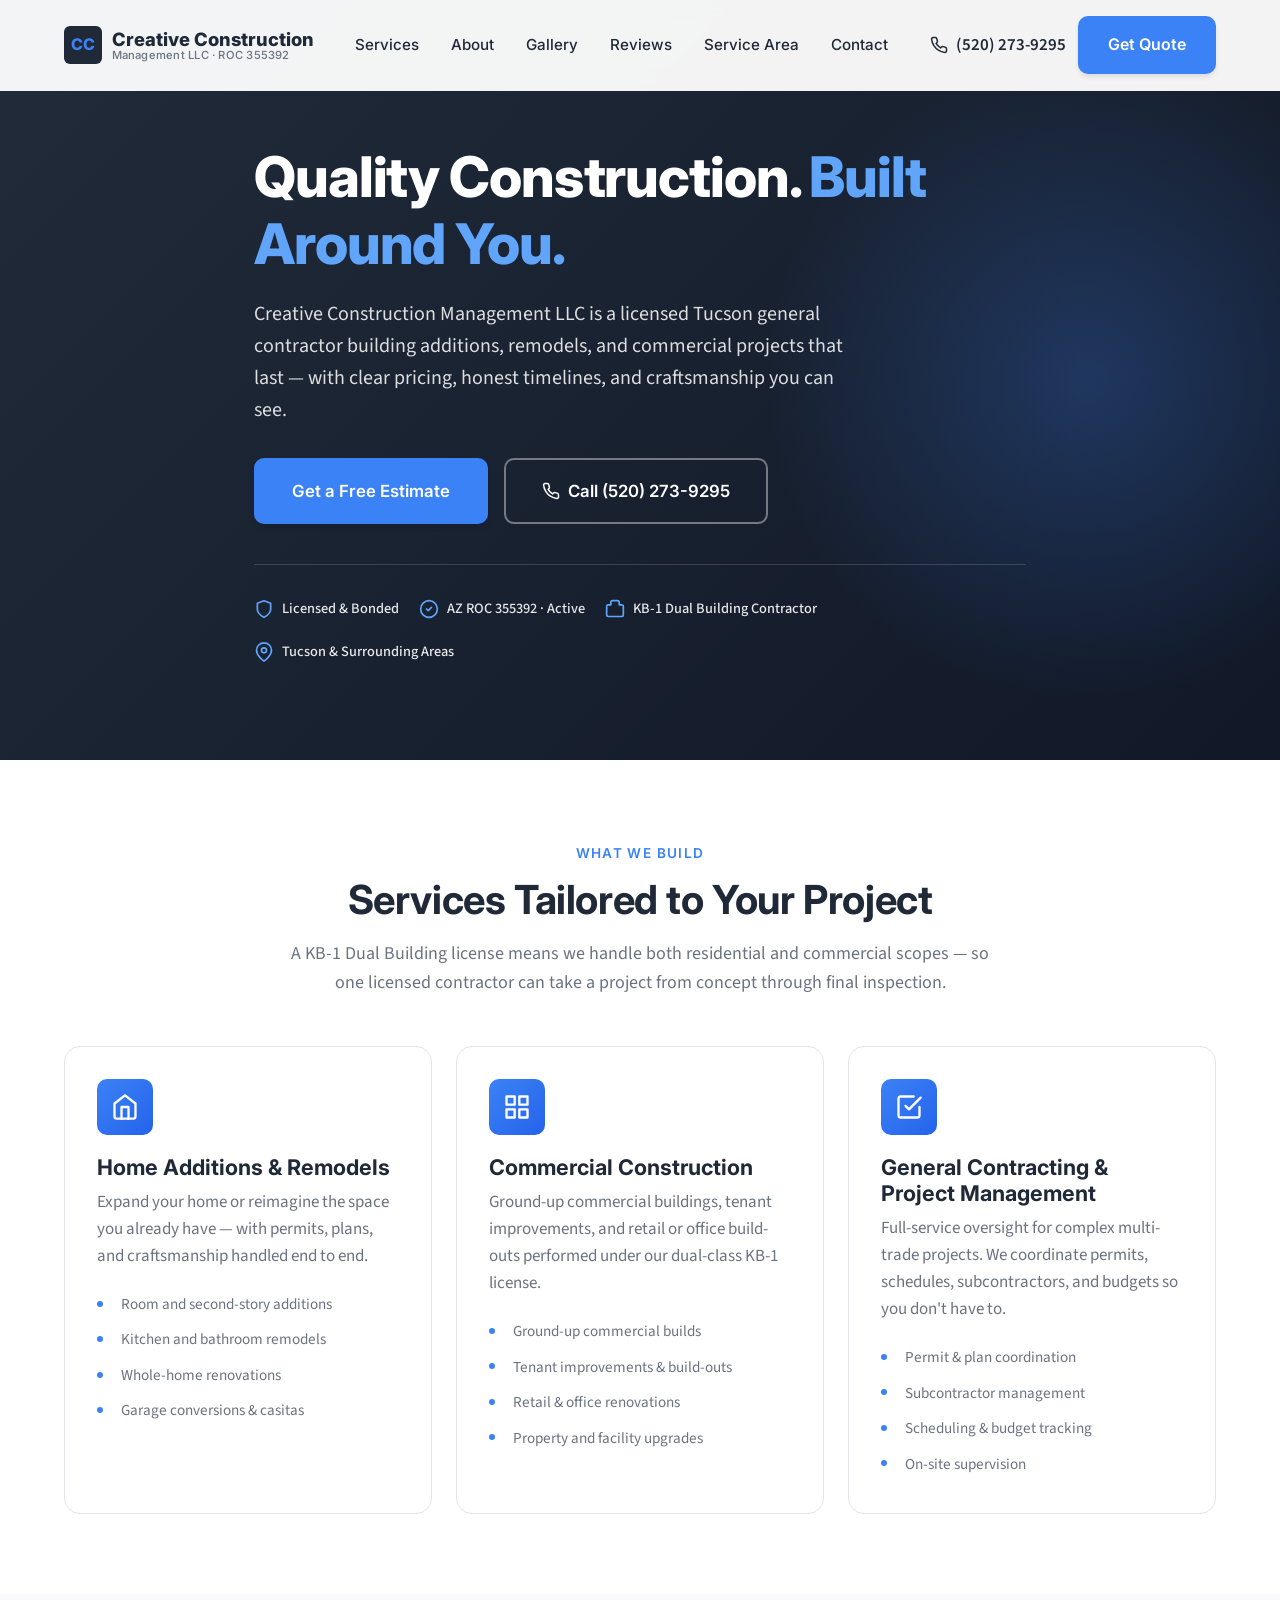
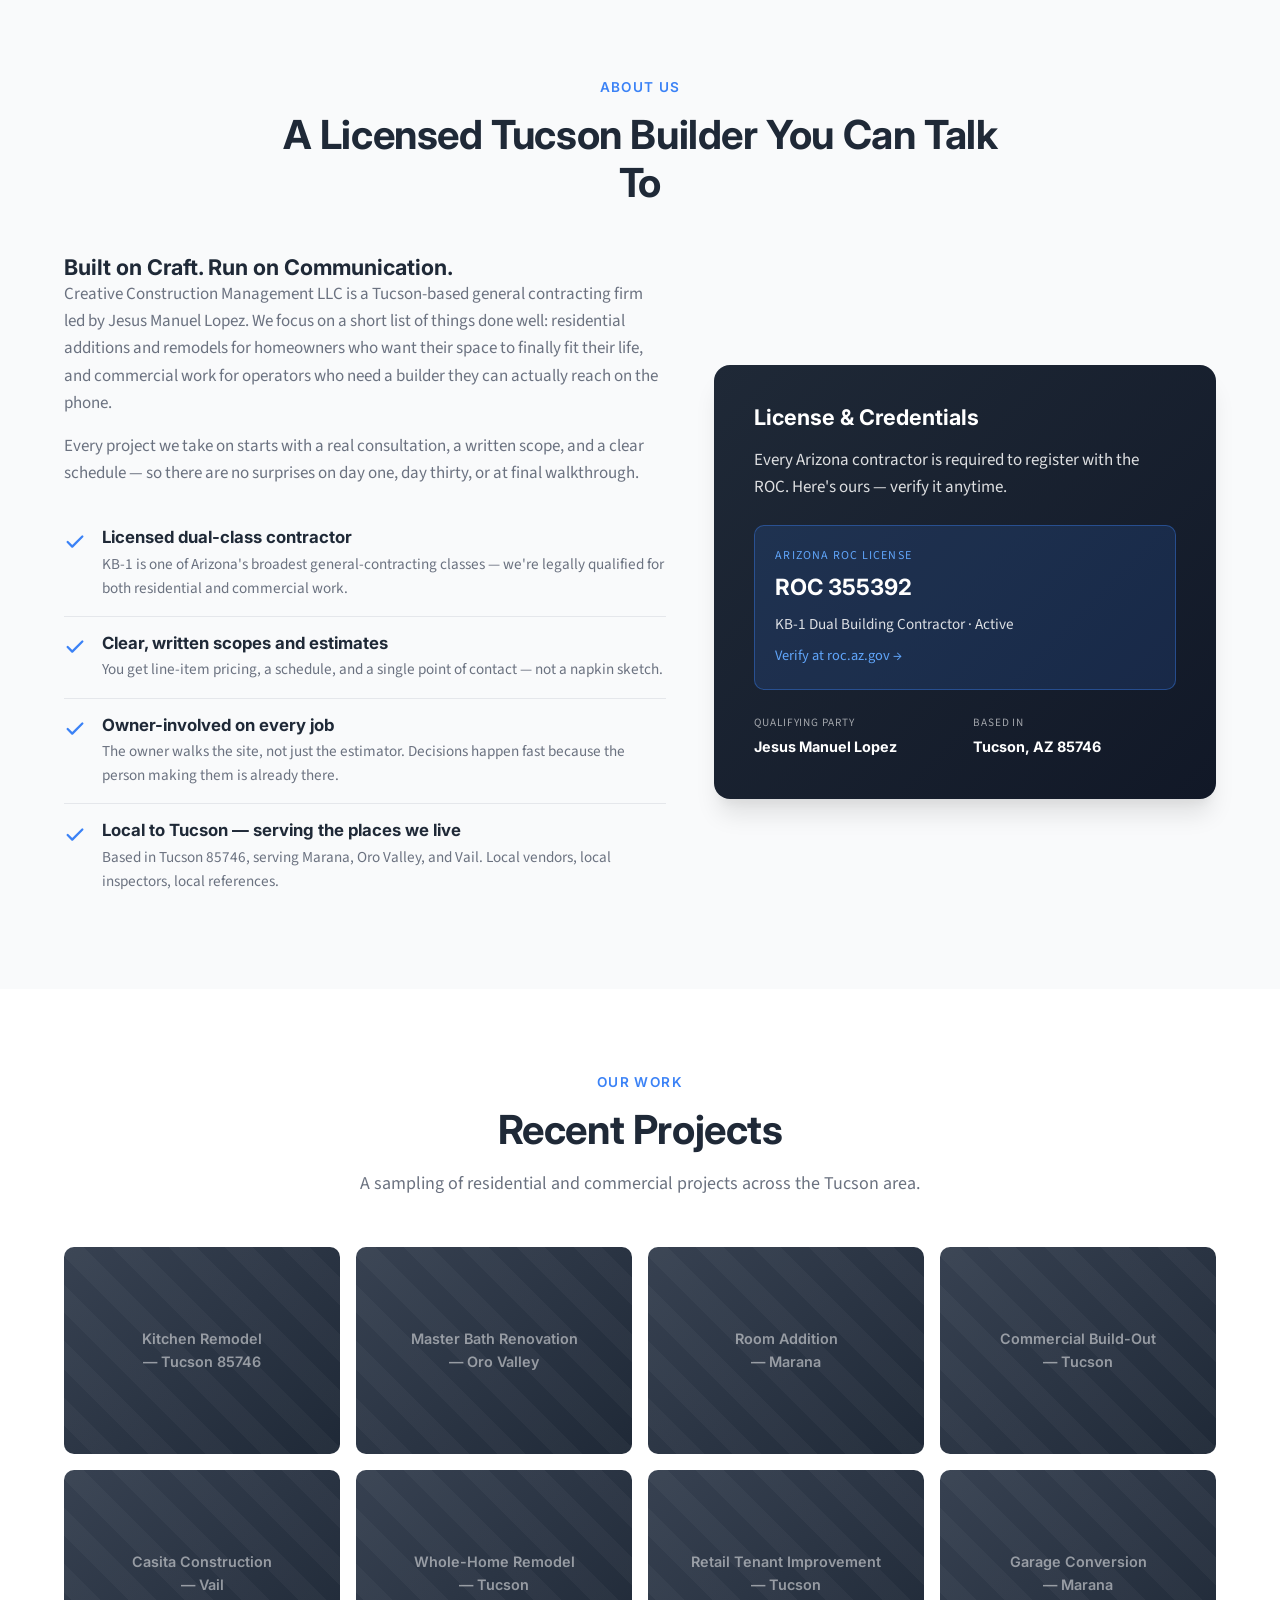
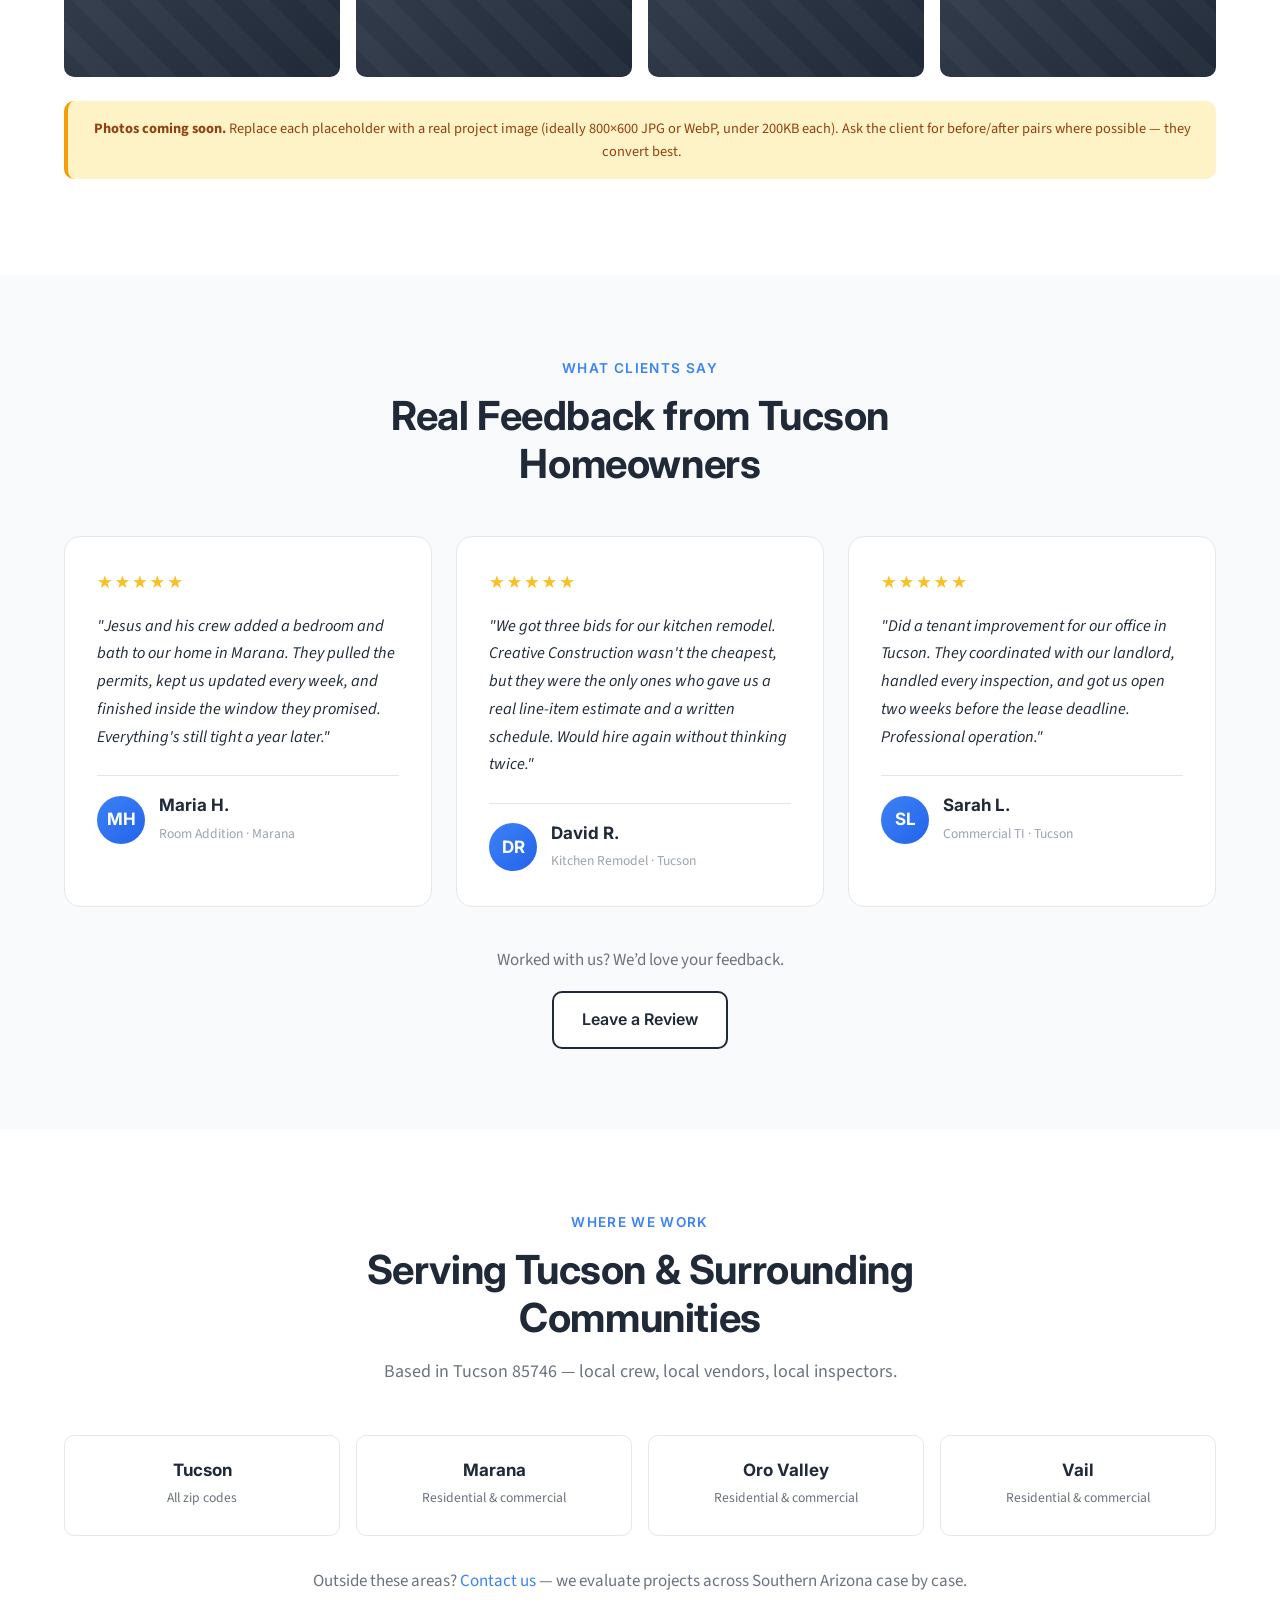
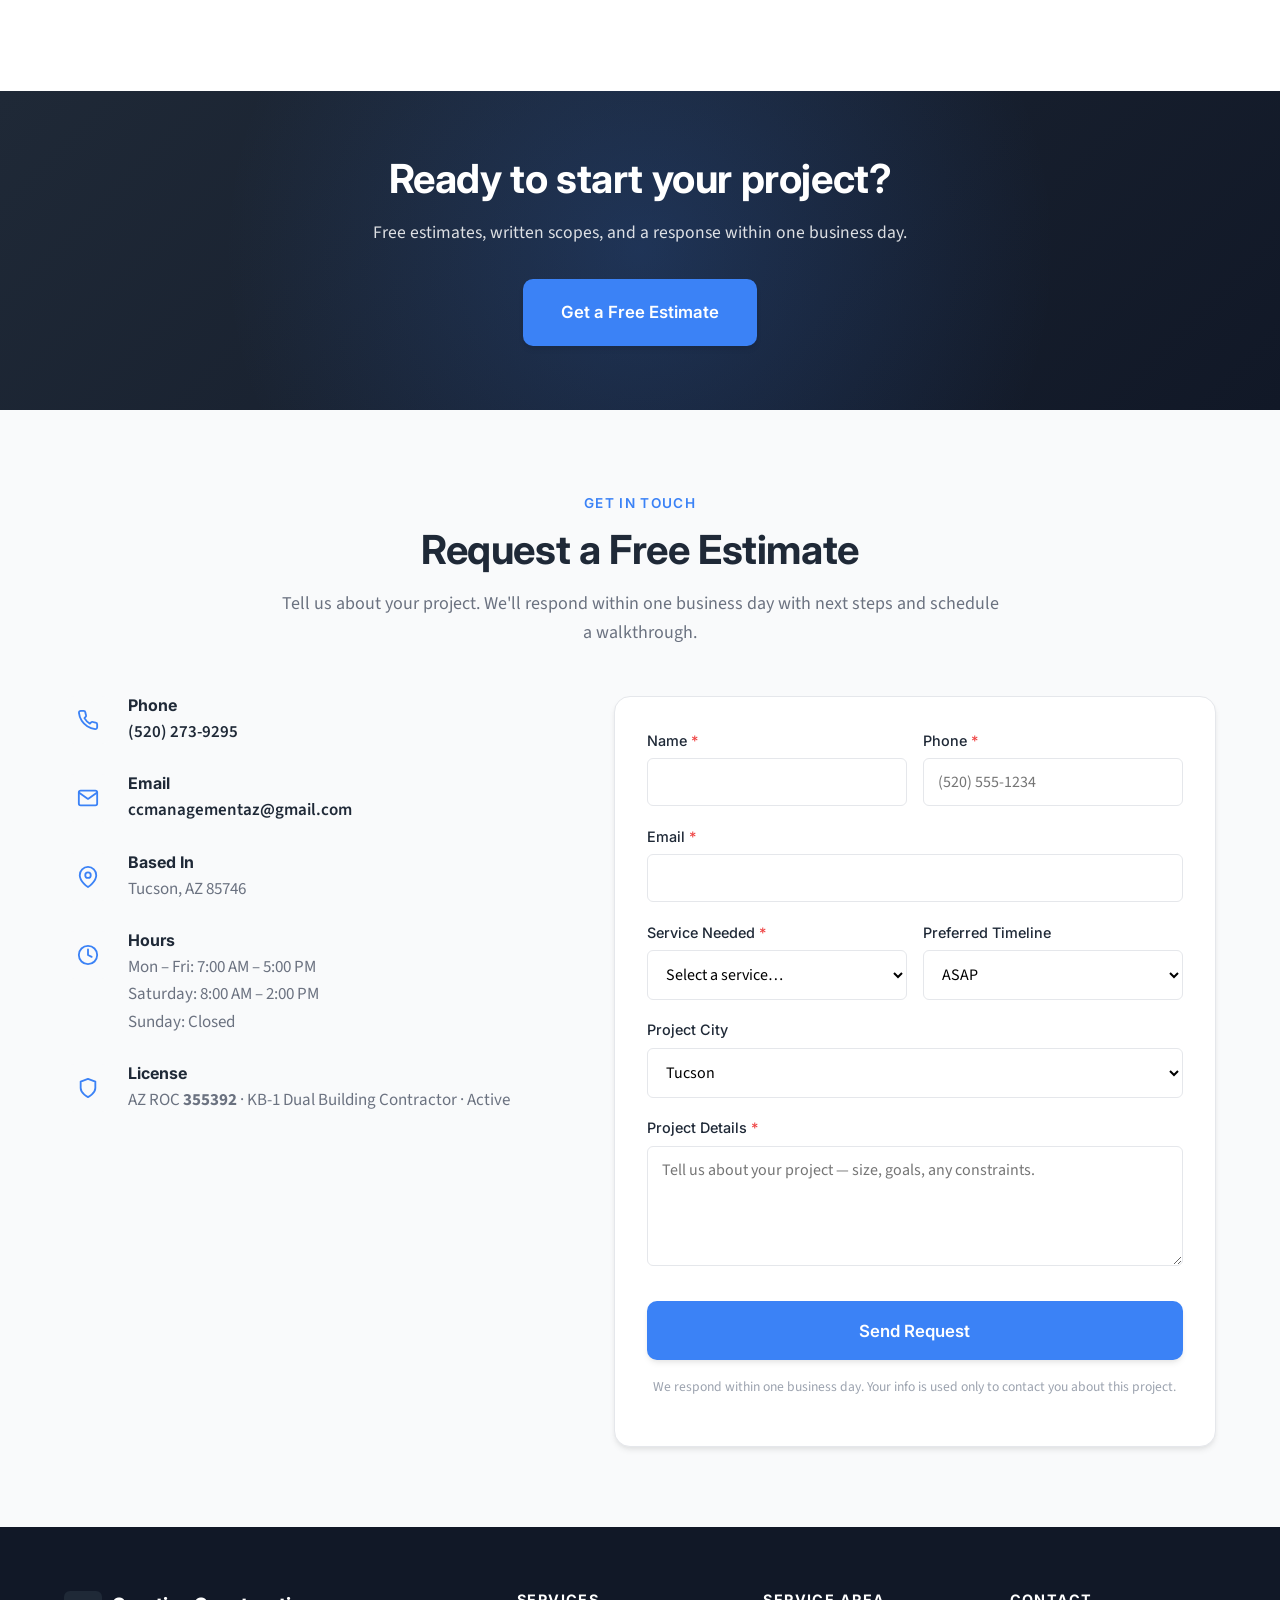
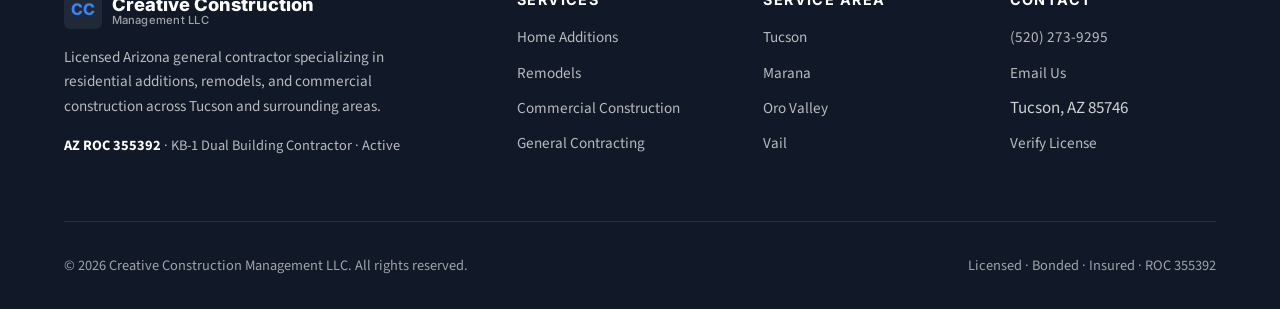
==== index.html @ 7d5b752c "Add files via upload" ====
<!DOCTYPE html>
<html lang="en">
<head>
<meta charset="UTF-8" />
<meta name="viewport" content="width=device-width, initial-scale=1.0" />
<title>Creative Construction Management LLC | Licensed Tucson General Contractor | ROC 355392</title>
<meta name="description" content="Licensed KB-1 Dual Building Contractor in Tucson, AZ. Home additions, remodels, and commercial construction. ROC 355392. Call (520) 273-9295 for a free estimate." />
<meta name="keywords" content="Tucson general contractor, home additions Tucson, remodel Tucson, commercial construction Tucson, licensed contractor AZ, ROC 355392, KB-1 contractor, Marana contractor, Oro Valley contractor, Vail contractor" />
<meta name="author" content="Creative Construction Management LLC" />
<meta name="robots" content="index, follow" />
<link rel="canonical" href="https://creativeconstructionmanagementaz.com/" />

<!-- Open Graph -->
<meta property="og:type" content="website" />
<meta property="og:title" content="Creative Construction Management LLC | Licensed Tucson Contractor" />
<meta property="og:description" content="Quality Construction. Built Around You. Licensed KB-1 contractor serving Tucson, Marana, Oro Valley, and Vail. ROC 355392." />
<meta property="og:url" content="https://creativeconstructionmanagementaz.com/" />
<meta property="og:site_name" content="Creative Construction Management LLC" />
<meta property="og:locale" content="en_US" />

<!-- Twitter Card -->
<meta name="twitter:card" content="summary_large_image" />
<meta name="twitter:title" content="Creative Construction Management LLC | Tucson Contractor" />
<meta name="twitter:description" content="Licensed home additions, remodels, and commercial construction in Tucson, AZ. ROC 355392." />

<!-- Favicon (inline SVG) -->
<link rel="icon" href="data:image/svg+xml,<svg xmlns='http://www.w3.org/2000/svg' viewBox='0 0 64 64'><rect width='64' height='64' rx='10' fill='%231f2937'/><text x='50%25' y='58%25' font-family='Inter,sans-serif' font-size='34' font-weight='800' fill='%233b82f6' text-anchor='middle'>CC</text></svg>" />

<!-- Google Fonts -->
<link rel="preconnect" href="https://fonts.googleapis.com" />
<link rel="preconnect" href="https://fonts.gstatic.com" crossorigin />
<link href="https://fonts.googleapis.com/css2?family=Inter:wght@400;500;600;700;800&family=Source+Sans+3:wght@400;500;600;700&display=swap" rel="stylesheet" />

<!-- JSON-LD: LocalBusiness -->
<script type="application/ld+json">
{
  "@context": "https://schema.org",
  "@type": "GeneralContractor",
  "name": "Creative Construction Management LLC",
  "alternateName": "Creative Construction Management",
  "description": "Licensed KB-1 Dual Building Contractor serving Tucson, Arizona. Specializing in home additions, remodels, commercial construction, and general contracting project management. ROC 355392.",
  "url": "https://creativeconstructionmanagementaz.com/",
  "telephone": "+1-520-273-9295",
  "email": "ccmanagementaz@gmail.com",
  "image": "https://creativeconstructionmanagementaz.com/og-image.jpg",
  "logo": "https://creativeconstructionmanagementaz.com/logo.png",
  "address": {
    "@type": "PostalAddress",
    "addressLocality": "Tucson",
    "addressRegion": "AZ",
    "postalCode": "85746",
    "addressCountry": "US"
  },
  "geo": {
    "@type": "GeoCoordinates",
    "latitude": "32.1540",
    "longitude": "-111.0351"
  },
  "areaServed": [
    { "@type": "City", "name": "Tucson" },
    { "@type": "City", "name": "Marana" },
    { "@type": "City", "name": "Oro Valley" },
    { "@type": "City", "name": "Vail" }
  ],
  "hasCredential": {
    "@type": "EducationalOccupationalCredential",
    "credentialCategory": "Arizona ROC License",
    "name": "KB-1 Dual Building Contractor",
    "identifier": "355392",
    "recognizedBy": {
      "@type": "GovernmentOrganization",
      "name": "Arizona Registrar of Contractors",
      "url": "https://roc.az.gov/"
    }
  },
  "priceRange": "$$",
  "paymentAccepted": ["Cash", "Check", "Credit Card"],
  "currenciesAccepted": "USD",
  "openingHoursSpecification": [
    {
      "@type": "OpeningHoursSpecification",
      "dayOfWeek": ["Monday","Tuesday","Wednesday","Thursday","Friday"],
      "opens": "07:00",
      "closes": "17:00"
    },
    {
      "@type": "OpeningHoursSpecification",
      "dayOfWeek": "Saturday",
      "opens": "08:00",
      "closes": "14:00"
    }
  ],
  "founder": { "@type": "Person", "name": "Jesus Manuel Lopez" },
  "slogan": "Quality Construction. Built Around You."
}
</script>

<!-- JSON-LD: Services -->
<script type="application/ld+json">
{
  "@context": "https://schema.org",
  "@type": "ItemList",
  "name": "Creative Construction Management Services",
  "itemListElement": [
    {
      "@type": "Service",
      "position": 1,
      "name": "Home Additions & Remodels",
      "serviceType": "Residential Construction",
      "provider": { "@type": "GeneralContractor", "name": "Creative Construction Management LLC", "identifier": "ROC 355392" },
      "areaServed": ["Tucson, AZ", "Marana, AZ", "Oro Valley, AZ", "Vail, AZ"],
      "description": "Room additions, kitchen and bathroom remodels, whole-home renovations, and custom upgrades for Tucson-area homeowners. Permits, plans, and project management handled end-to-end."
    },
    {
      "@type": "Service",
      "position": 2,
      "name": "Commercial Construction",
      "serviceType": "Commercial Construction",
      "provider": { "@type": "GeneralContractor", "name": "Creative Construction Management LLC", "identifier": "ROC 355392" },
      "areaServed": ["Tucson, AZ", "Marana, AZ", "Oro Valley, AZ", "Vail, AZ"],
      "description": "Ground-up commercial buildings, tenant improvements, and retail or office build-outs. KB-1 dual license covers both residential and commercial scopes."
    },
    {
      "@type": "Service",
      "position": 3,
      "name": "General Contracting & Project Management",
      "serviceType": "Construction Project Management",
      "provider": { "@type": "GeneralContractor", "name": "Creative Construction Management LLC", "identifier": "ROC 355392" },
      "areaServed": ["Tucson, AZ", "Marana, AZ", "Oro Valley, AZ", "Vail, AZ"],
      "description": "Full-service general contracting: permit coordination, subcontractor management, scheduling, budgets, and on-site supervision from pre-construction through final inspection."
    }
  ]
}
</script>

<!-- JSON-LD: FAQPage -->
<script type="application/ld+json">
{
  "@context": "https://schema.org",
  "@type": "FAQPage",
  "mainEntity": [
    {
      "@type": "Question",
      "name": "Is Creative Construction Management a licensed contractor in Arizona?",
      "acceptedAnswer": {
        "@type": "Answer",
        "text": "Yes. Creative Construction Management LLC is a fully licensed Arizona contractor holding a KB-1 Dual Building Contractor license, ROC 355392, in active status. The license covers both residential and commercial general construction and can be verified on the Arizona Registrar of Contractors website at roc.az.gov."
      }
    },
    {
      "@type": "Question",
      "name": "What areas around Tucson do you serve?",
      "acceptedAnswer": {
        "@type": "Answer",
        "text": "We serve Tucson and the surrounding communities including Marana, Oro Valley, and Vail. For projects outside these areas in Southern Arizona, call (520) 273-9295 to discuss feasibility."
      }
    },
    {
      "@type": "Question",
      "name": "Do you offer free estimates?",
      "acceptedAnswer": {
        "@type": "Answer",
        "text": "Yes. Free, no-obligation estimates are available for home additions, remodels, and commercial projects in our service area. Request one using the quote form on this site or call (520) 273-9295. We typically respond within one business day."
      }
    },
    {
      "@type": "Question",
      "name": "What does your project process look like?",
      "acceptedAnswer": {
        "@type": "Answer",
        "text": "Every project follows a clear four-step process: (1) consultation and on-site assessment, (2) detailed written estimate and project plan, (3) permits, scheduling, and construction with regular progress updates, (4) final walkthrough, inspection, and warranty handoff. Most residential remodels begin within two to four weeks of contract signing, depending on scope and permit timing."
      }
    },
    {
      "@type": "Question",
      "name": "Does your KB-1 license cover both residential and commercial work?",
      "acceptedAnswer": {
        "@type": "Answer",
        "text": "Yes. A KB-1 is a Dual Building Contractor license, which means we are legally permitted to perform both residential (homes, additions, remodels) and commercial (retail, office, light industrial) general construction in the state of Arizona. This is one of the broadest general-contracting license classes issued by the Arizona ROC."
      }
    },
    {
      "@type": "Question",
      "name": "How long do home additions and remodels typically take?",
      "acceptedAnswer": {
        "@type": "Answer",
        "text": "Timeline depends on scope. A bathroom remodel typically runs three to six weeks. A kitchen remodel runs six to ten weeks. Room additions commonly take three to six months from permit approval to final inspection. We provide a realistic written schedule with every estimate so you know what to expect."
      }
    }
  ]
}
</script>

<!-- JSON-LD: Organization -->
<script type="application/ld+json">
{
  "@context": "https://schema.org",
  "@type": "Organization",
  "name": "Creative Construction Management LLC",
  "url": "https://creativeconstructionmanagementaz.com/",
  "telephone": "+1-520-273-9295",
  "email": "ccmanagementaz@gmail.com",
  "contactPoint": {
    "@type": "ContactPoint",
    "telephone": "+1-520-273-9295",
    "email": "ccmanagementaz@gmail.com",
    "contactType": "Customer Service",
    "areaServed": "US-AZ",
    "availableLanguage": ["English", "Spanish"]
  },
  "address": {
    "@type": "PostalAddress",
    "addressLocality": "Tucson",
    "addressRegion": "AZ",
    "postalCode": "85746",
    "addressCountry": "US"
  }
}
</script>

<style>
:root {
  --primary: #1f2937;
  --primary-light: #374151;
  --primary-dark: #111827;
  --accent: #3b82f6;
  --accent-light: #60a5fa;
  --accent-dark: #2563eb;
  --text: #1f2937;
  --text-light: #6b7280;
  --text-muted: #9ca3af;
  --bg: #ffffff;
  --bg-alt: #f9fafb;
  --bg-card: #ffffff;
  --border: #e5e7eb;
  --shadow-sm: 0 1px 2px rgba(0,0,0,.05);
  --shadow-md: 0 4px 6px -1px rgba(0,0,0,.08), 0 2px 4px -1px rgba(0,0,0,.04);
  --shadow-lg: 0 10px 15px -3px rgba(0,0,0,.1), 0 4px 6px -2px rgba(0,0,0,.05);
  --shadow-xl: 0 20px 25px -5px rgba(0,0,0,.1), 0 10px 10px -5px rgba(0,0,0,.04);
  --radius-sm: 6px;
  --radius: 10px;
  --radius-lg: 16px;
  --font-heading: 'Inter', system-ui, sans-serif;
  --font-body: 'Source Sans 3', system-ui, sans-serif;
  --container: 1200px;
}

* { margin: 0; padding: 0; box-sizing: border-box; }
html { scroll-behavior: smooth; }
body {
  font-family: var(--font-body);
  font-size: 17px;
  line-height: 1.6;
  color: var(--text);
  background: var(--bg);
  -webkit-font-smoothing: antialiased;
}
h1, h2, h3, h4 { font-family: var(--font-heading); font-weight: 700; line-height: 1.2; color: var(--primary); }
h1 { font-size: clamp(2rem, 5vw, 3.5rem); font-weight: 800; letter-spacing: -.02em; }
h2 { font-size: clamp(1.75rem, 3.5vw, 2.5rem); letter-spacing: -.01em; }
h3 { font-size: 1.35rem; }
p { margin-bottom: 1rem; color: var(--text-light); }
a { color: var(--accent); text-decoration: none; transition: color .2s; }
a:hover { color: var(--accent-dark); }
img { max-width: 100%; height: auto; display: block; }

.container { max-width: var(--container); margin: 0 auto; padding: 0 1.5rem; }
.section { padding: 5rem 0; }
.section-alt { background: var(--bg-alt); }
.section-header { text-align: center; max-width: 720px; margin: 0 auto 3rem; }
.section-header .eyebrow {
  display: inline-block;
  font-family: var(--font-heading);
  font-size: .85rem;
  font-weight: 600;
  color: var(--accent);
  text-transform: uppercase;
  letter-spacing: .1em;
  margin-bottom: .75rem;
}
.section-header h2 { margin-bottom: 1rem; }
.section-header p { font-size: 1.125rem; }

/* Buttons */
.btn {
  display: inline-flex;
  align-items: center;
  justify-content: center;
  gap: .5rem;
  padding: .9rem 1.75rem;
  border-radius: var(--radius);
  font-family: var(--font-heading);
  font-weight: 600;
  font-size: 1rem;
  cursor: pointer;
  border: 2px solid transparent;
  transition: all .2s;
  white-space: nowrap;
  text-decoration: none;
}
.btn-primary {
  background: var(--accent);
  color: #fff;
  box-shadow: var(--shadow-md);
}
.btn-primary:hover { background: var(--accent-dark); color: #fff; transform: translateY(-2px); box-shadow: var(--shadow-lg); }
.btn-secondary {
  background: #fff;
  color: var(--primary);
  border-color: var(--primary);
}
.btn-secondary:hover { background: var(--primary); color: #fff; }
.btn-ghost { background: transparent; color: #fff; border-color: rgba(255,255,255,.4); }
.btn-ghost:hover { background: rgba(255,255,255,.1); color: #fff; border-color: #fff; }
.btn-lg { padding: 1.1rem 2.25rem; font-size: 1.05rem; }

/* Nav */
.nav {
  position: fixed;
  top: 0; left: 0; right: 0;
  z-index: 100;
  background: rgba(255,255,255,.95);
  backdrop-filter: blur(10px);
  border-bottom: 1px solid transparent;
  transition: all .3s;
}
.nav.scrolled { box-shadow: var(--shadow-md); border-bottom-color: var(--border); }
.nav-inner {
  display: flex;
  align-items: center;
  justify-content: space-between;
  padding: 1rem 1.5rem;
  max-width: var(--container);
  margin: 0 auto;
}
.nav-logo {
  display: flex;
  align-items: center;
  gap: .6rem;
  font-family: var(--font-heading);
  font-weight: 800;
  font-size: 1.15rem;
  color: var(--primary);
}
.nav-logo-mark {
  width: 38px; height: 38px;
  background: var(--primary);
  border-radius: var(--radius-sm);
  display: flex; align-items: center; justify-content: center;
  color: var(--accent);
  font-weight: 800;
  font-size: 1rem;
}
.nav-logo-text { line-height: 1.1; }
.nav-logo-text small { display: block; font-size: .7rem; font-weight: 500; color: var(--text-light); letter-spacing: .02em; }
.nav-links {
  display: flex;
  align-items: center;
  gap: 2rem;
  list-style: none;
}
.nav-links a {
  font-family: var(--font-heading);
  color: var(--primary);
  font-weight: 500;
  font-size: .95rem;
}
.nav-links a:hover { color: var(--accent); }
.nav-cta { display: flex; align-items: center; gap: .75rem; }
.nav-phone {
  display: none;
  align-items: center;
  gap: .5rem;
  color: var(--primary);
  font-weight: 600;
}
.mobile-toggle {
  display: none;
  background: none;
  border: none;
  cursor: pointer;
  padding: .5rem;
  color: var(--primary);
}
.mobile-toggle svg { width: 28px; height: 28px; }

@media (max-width: 900px) {
  .nav-links {
    position: fixed;
    top: 70px;
    left: 0; right: 0;
    flex-direction: column;
    background: #fff;
    padding: 1.5rem;
    gap: 1rem;
    box-shadow: var(--shadow-lg);
    transform: translateY(-150%);
    transition: transform .3s;
    align-items: flex-start;
  }
  .nav-links.open { transform: translateY(0); }
  .mobile-toggle { display: block; }
  .nav-cta .btn { display: none; }
}
@media (min-width: 901px) {
  .nav-phone { display: flex; }
}

/* Hero */
.hero {
  background:
    linear-gradient(135deg, rgba(31,41,55,.92) 0%, rgba(17,24,39,.88) 100%),
    linear-gradient(135deg, #334155 0%, #0f172a 100%);
  color: #fff;
  padding: 9rem 0 6rem;
  position: relative;
  overflow: hidden;
}
.hero::before {
  content: '';
  position: absolute;
  top: 0; right: -15%;
  width: 60%; height: 100%;
  background: radial-gradient(circle, rgba(59,130,246,.25) 0%, transparent 60%);
  pointer-events: none;
}
.hero-inner { position: relative; z-index: 1; max-width: 820px; }
.hero h1 { color: #fff; margin-bottom: 1.25rem; }
.hero h1 .accent { color: var(--accent-light); }
.hero-tagline {
  font-size: 1.25rem;
  color: rgba(255,255,255,.85);
  margin-bottom: 2rem;
  max-width: 600px;
}
.hero-ctas { display: flex; gap: 1rem; flex-wrap: wrap; margin-bottom: 2.5rem; }
.hero-badges {
  display: flex;
  gap: 1.25rem;
  flex-wrap: wrap;
  padding-top: 2rem;
  border-top: 1px solid rgba(255,255,255,.15);
}
.badge {
  display: flex;
  align-items: center;
  gap: .5rem;
  font-size: .9rem;
  color: rgba(255,255,255,.9);
  font-weight: 500;
}
.badge svg { color: var(--accent-light); }

/* Services */
.services-grid {
  display: grid;
  grid-template-columns: repeat(auto-fit, minmax(300px, 1fr));
  gap: 1.5rem;
}
.service-card {
  background: var(--bg-card);
  border: 1px solid var(--border);
  border-radius: var(--radius-lg);
  padding: 2rem;
  transition: all .3s;
  position: relative;
  overflow: hidden;
}
.service-card::before {
  content: '';
  position: absolute;
  top: 0; left: 0;
  width: 4px; height: 100%;
  background: var(--accent);
  transform: scaleY(0);
  transform-origin: top;
  transition: transform .3s;
}
.service-card:hover { border-color: var(--accent); box-shadow: var(--shadow-lg); transform: translateY(-4px); }
.service-card:hover::before { transform: scaleY(1); }
.service-icon {
  width: 56px; height: 56px;
  background: linear-gradient(135deg, var(--accent) 0%, var(--accent-dark) 100%);
  border-radius: var(--radius);
  display: flex; align-items: center; justify-content: center;
  color: #fff;
  margin-bottom: 1.25rem;
}
.service-card h3 { margin-bottom: .5rem; }
.service-card ul {
  list-style: none;
  margin-top: 1rem;
}
.service-card ul li {
  padding: .35rem 0 .35rem 1.5rem;
  position: relative;
  color: var(--text-light);
  font-size: .95rem;
}
.service-card ul li::before {
  content: '';
  position: absolute;
  left: 0; top: .9rem;
  width: 6px; height: 6px;
  background: var(--accent);
  border-radius: 50%;
}

/* About */
.about-grid {
  display: grid;
  grid-template-columns: 1.2fr 1fr;
  gap: 3rem;
  align-items: center;
}
@media (max-width: 800px) { .about-grid { grid-template-columns: 1fr; } }
.about-card {
  background: linear-gradient(135deg, var(--primary) 0%, var(--primary-dark) 100%);
  color: #fff;
  border-radius: var(--radius-lg);
  padding: 2.5rem;
  box-shadow: var(--shadow-xl);
}
.about-card h3 { color: #fff; margin-bottom: 1rem; }
.about-card .roc-card {
  background: rgba(59,130,246,.15);
  border: 1px solid rgba(59,130,246,.4);
  border-radius: var(--radius);
  padding: 1.25rem;
  margin: 1.5rem 0;
}
.about-card .roc-card small {
  display: block;
  font-size: .75rem;
  text-transform: uppercase;
  letter-spacing: .1em;
  color: var(--accent-light);
  margin-bottom: .25rem;
}
.about-card .roc-card strong { font-size: 1.4rem; font-family: var(--font-heading); }
.about-card .roc-card a { display: inline-block; margin-top: .5rem; color: var(--accent-light); font-size: .9rem; }
.about-card p { color: rgba(255,255,255,.85); }
.why-list { list-style: none; margin-top: 1.5rem; }
.why-list li {
  display: flex;
  gap: 1rem;
  padding: 1rem 0;
  border-bottom: 1px solid var(--border);
}
.why-list li:last-child { border-bottom: none; }
.why-list svg {
  flex-shrink: 0;
  color: var(--accent);
  margin-top: .2rem;
}
.why-list h4 { font-size: 1.05rem; margin-bottom: .25rem; color: var(--primary); }
.why-list p { font-size: .95rem; margin: 0; }

/* Gallery */
.gallery-grid {
  display: grid;
  grid-template-columns: repeat(auto-fit, minmax(250px, 1fr));
  gap: 1rem;
}
.gallery-item {
  aspect-ratio: 4/3;
  border-radius: var(--radius);
  background: linear-gradient(135deg, var(--primary-light) 0%, var(--primary) 100%);
  display: flex;
  align-items: center;
  justify-content: center;
  color: rgba(255,255,255,.5);
  font-family: var(--font-heading);
  font-weight: 600;
  font-size: .9rem;
  text-align: center;
  padding: 1rem;
  cursor: pointer;
  transition: transform .3s;
  position: relative;
  overflow: hidden;
}
.gallery-item::before {
  content: '';
  position: absolute;
  inset: 0;
  background: repeating-linear-gradient(45deg, transparent, transparent 20px, rgba(255,255,255,.03) 20px, rgba(255,255,255,.03) 40px);
}
.gallery-item:hover { transform: scale(1.02); }
.gallery-item span { position: relative; z-index: 1; }
.gallery-note {
  text-align: center;
  margin-top: 1.5rem;
  padding: 1rem;
  background: #fef3c7;
  color: #92400e;
  border-radius: var(--radius);
  font-size: .9rem;
  border-left: 4px solid #f59e0b;
}

/* Reviews */
.reviews-grid {
  display: grid;
  grid-template-columns: repeat(auto-fit, minmax(300px, 1fr));
  gap: 1.5rem;
}
.review-card {
  background: #fff;
  border: 1px solid var(--border);
  border-radius: var(--radius-lg);
  padding: 2rem;
  position: relative;
}
.review-stars {
  color: #fbbf24;
  font-size: 1.1rem;
  margin-bottom: 1rem;
  letter-spacing: .1em;
}
.review-text {
  font-size: 1.02rem;
  color: var(--text);
  font-style: italic;
  margin-bottom: 1.5rem;
  line-height: 1.7;
}
.review-author {
  display: flex;
  align-items: center;
  gap: .9rem;
  padding-top: 1rem;
  border-top: 1px solid var(--border);
}
.review-avatar {
  width: 48px; height: 48px;
  border-radius: 50%;
  background: linear-gradient(135deg, var(--accent) 0%, var(--accent-dark) 100%);
  color: #fff;
  display: flex; align-items: center; justify-content: center;
  font-family: var(--font-heading);
  font-weight: 700;
}
.review-author strong { display: block; color: var(--primary); font-family: var(--font-heading); }
.review-author small { color: var(--text-muted); font-size: .85rem; }

/* Service Area */
.area-grid {
  display: grid;
  grid-template-columns: repeat(auto-fit, minmax(200px, 1fr));
  gap: 1rem;
}
.area-card {
  background: #fff;
  border: 1px solid var(--border);
  border-radius: var(--radius);
  padding: 1.5rem;
  text-align: center;
  transition: all .2s;
}
.area-card:hover {
  border-color: var(--accent);
  transform: translateY(-2px);
  box-shadow: var(--shadow-md);
}
.area-card h4 { color: var(--primary); margin-bottom: .25rem; }
.area-card small { color: var(--text-light); font-size: .85rem; }

/* Contact */
.contact-grid {
  display: grid;
  grid-template-columns: 1fr 1.2fr;
  gap: 3rem;
  align-items: start;
}
@media (max-width: 800px) { .contact-grid { grid-template-columns: 1fr; } }
.contact-info { }
.contact-info-item {
  display: flex;
  gap: 1rem;
  margin-bottom: 1.75rem;
}
.contact-info-icon {
  flex-shrink: 0;
  width: 48px; height: 48px;
  background: var(--bg-alt);
  border-radius: var(--radius);
  display: flex; align-items: center; justify-content: center;
  color: var(--accent);
}
.contact-info-item h4 { color: var(--primary); font-size: 1rem; margin-bottom: .25rem; }
.contact-info-item p { margin: 0; }
.contact-info-item a { color: var(--primary); font-weight: 600; }

.contact-form {
  background: #fff;
  border: 1px solid var(--border);
  border-radius: var(--radius-lg);
  padding: 2rem;
  box-shadow: var(--shadow-md);
}
.form-row {
  display: grid;
  grid-template-columns: 1fr 1fr;
  gap: 1rem;
}
@media (max-width: 600px) { .form-row { grid-template-columns: 1fr; } }
.form-group { margin-bottom: 1.15rem; }
.form-group label {
  display: block;
  font-family: var(--font-heading);
  font-weight: 500;
  font-size: .9rem;
  color: var(--primary);
  margin-bottom: .4rem;
}
.form-group label .req { color: #ef4444; }
.form-group input,
.form-group select,
.form-group textarea {
  width: 100%;
  padding: .75rem .9rem;
  border: 1px solid var(--border);
  border-radius: var(--radius-sm);
  font-family: var(--font-body);
  font-size: 1rem;
  background: #fff;
  transition: border-color .2s, box-shadow .2s;
}
.form-group input:focus,
.form-group select:focus,
.form-group textarea:focus {
  outline: none;
  border-color: var(--accent);
  box-shadow: 0 0 0 3px rgba(59,130,246,.15);
}
.form-group textarea { resize: vertical; min-height: 120px; }
.form-submit { width: 100%; margin-top: .5rem; }
.form-status {
  margin-top: 1rem;
  padding: 1rem;
  border-radius: var(--radius);
  font-size: .95rem;
  display: none;
}
.form-status.success { background: #d1fae5; color: #065f46; border: 1px solid #10b981; display: block; }
.form-status.error { background: #fee2e2; color: #991b1b; border: 1px solid #ef4444; display: block; }

/* CTA Banner */
.cta-banner {
  background: linear-gradient(135deg, var(--primary) 0%, var(--primary-dark) 100%);
  color: #fff;
  padding: 4rem 1.5rem;
  text-align: center;
  position: relative;
  overflow: hidden;
}
.cta-banner::before {
  content: '';
  position: absolute;
  top: -50%; left: -10%;
  width: 120%; height: 200%;
  background: radial-gradient(circle at center, rgba(59,130,246,.2) 0%, transparent 50%);
}
.cta-banner-inner { position: relative; z-index: 1; max-width: 720px; margin: 0 auto; }
.cta-banner h2 { color: #fff; margin-bottom: 1rem; }
.cta-banner p { color: rgba(255,255,255,.85); font-size: 1.1rem; margin-bottom: 2rem; }
.cta-banner .btn-primary { background: var(--accent); }

/* Footer */
.footer {
  background: var(--primary-dark);
  color: rgba(255,255,255,.8);
  padding: 4rem 0 2rem;
}
.footer-grid {
  display: grid;
  grid-template-columns: 2fr 1fr 1fr 1fr;
  gap: 2.5rem;
  margin-bottom: 3rem;
}
@media (max-width: 800px) { .footer-grid { grid-template-columns: 1fr 1fr; } }
@media (max-width: 500px) { .footer-grid { grid-template-columns: 1fr; } }
.footer h4 {
  color: #fff;
  font-size: .9rem;
  text-transform: uppercase;
  letter-spacing: .1em;
  margin-bottom: 1rem;
}
.footer-brand .nav-logo { color: #fff; margin-bottom: 1rem; }
.footer-brand .nav-logo-text small { color: rgba(255,255,255,.6); }
.footer-brand p { color: rgba(255,255,255,.7); max-width: 340px; font-size: .95rem; }
.footer ul { list-style: none; }
.footer ul li { margin-bottom: .5rem; }
.footer ul a { color: rgba(255,255,255,.7); font-size: .95rem; }
.footer ul a:hover { color: var(--accent-light); }
.footer-bottom {
  padding-top: 2rem;
  border-top: 1px solid rgba(255,255,255,.1);
  display: flex;
  justify-content: space-between;
  flex-wrap: wrap;
  gap: 1rem;
  font-size: .9rem;
  color: rgba(255,255,255,.6);
}
.footer-bottom a { color: rgba(255,255,255,.8); }

/* Scroll animations */
.reveal {
  opacity: 0;
  transform: translateY(30px);
  transition: opacity .7s ease, transform .7s ease;
}
.reveal.visible { opacity: 1; transform: translateY(0); }

/* Click-to-call mobile sticky */
.sticky-call {
  display: none;
  position: fixed;
  bottom: 1rem;
  right: 1rem;
  z-index: 90;
  background: var(--accent);
  color: #fff;
  width: 60px; height: 60px;
  border-radius: 50%;
  box-shadow: var(--shadow-xl);
  align-items: center;
  justify-content: center;
}
@media (max-width: 600px) { .sticky-call { display: flex; } }

/* Print */
@media print {
  .nav, .mobile-toggle, .sticky-call, .hero-ctas, .cta-banner, .footer-bottom { display: none; }
  .hero { background: #fff; color: #000; padding: 2rem 0; }
  .hero h1, .hero h1 .accent, .hero-tagline { color: #000; }
  body { font-size: 11pt; }
}
</style>
</head>
<body>

<!-- NAV -->
<nav class="nav" id="nav">
  <div class="nav-inner">
    <a href="#top" class="nav-logo">
      <div class="nav-logo-mark">CC</div>
      <div class="nav-logo-text">
        Creative Construction
        <small>Management LLC &middot; ROC 355392</small>
      </div>
    </a>
    <ul class="nav-links" id="navLinks">
      <li><a href="#services">Services</a></li>
      <li><a href="#about">About</a></li>
      <li><a href="#gallery">Gallery</a></li>
      <li><a href="#reviews">Reviews</a></li>
      <li><a href="#area">Service Area</a></li>
      <li><a href="#contact">Contact</a></li>
    </ul>
    <div class="nav-cta">
      <a href="tel:+15202739295" class="nav-phone" aria-label="Call (520) 273-9295">
        <svg width="18" height="18" viewBox="0 0 24 24" fill="none" stroke="currentColor" stroke-width="2" stroke-linecap="round" stroke-linejoin="round"><path d="M22 16.92v3a2 2 0 0 1-2.18 2 19.79 19.79 0 0 1-8.63-3.07 19.5 19.5 0 0 1-6-6 19.79 19.79 0 0 1-3.07-8.67A2 2 0 0 1 4.11 2h3a2 2 0 0 1 2 1.72 12.84 12.84 0 0 0 .7 2.81 2 2 0 0 1-.45 2.11L8.09 9.91a16 16 0 0 0 6 6l1.27-1.27a2 2 0 0 1 2.11-.45 12.84 12.84 0 0 0 2.81.7A2 2 0 0 1 22 16.92z"/></svg>
        (520) 273-9295
      </a>
      <a href="#contact" class="btn btn-primary">Get Quote</a>
      <button class="mobile-toggle" id="mobileToggle" aria-label="Toggle menu">
        <svg viewBox="0 0 24 24" fill="none" stroke="currentColor" stroke-width="2" stroke-linecap="round" stroke-linejoin="round"><line x1="3" y1="6" x2="21" y2="6"/><line x1="3" y1="12" x2="21" y2="12"/><line x1="3" y1="18" x2="21" y2="18"/></svg>
      </button>
    </div>
  </div>
</nav>

<!-- HERO -->
<header class="hero" id="top">
  <div class="container hero-inner">
    <h1>Quality Construction. <span class="accent">Built Around You.</span></h1>
    <p class="hero-tagline">Creative Construction Management LLC is a licensed Tucson general contractor building additions, remodels, and commercial projects that last &mdash; with clear pricing, honest timelines, and craftsmanship you can see.</p>
    <div class="hero-ctas">
      <a href="#contact" class="btn btn-primary btn-lg">Get a Free Estimate</a>
      <a href="tel:+15202739295" class="btn btn-ghost btn-lg">
        <svg width="18" height="18" viewBox="0 0 24 24" fill="none" stroke="currentColor" stroke-width="2" stroke-linecap="round" stroke-linejoin="round"><path d="M22 16.92v3a2 2 0 0 1-2.18 2 19.79 19.79 0 0 1-8.63-3.07 19.5 19.5 0 0 1-6-6 19.79 19.79 0 0 1-3.07-8.67A2 2 0 0 1 4.11 2h3a2 2 0 0 1 2 1.72 12.84 12.84 0 0 0 .7 2.81 2 2 0 0 1-.45 2.11L8.09 9.91a16 16 0 0 0 6 6l1.27-1.27a2 2 0 0 1 2.11-.45 12.84 12.84 0 0 0 2.81.7A2 2 0 0 1 22 16.92z"/></svg>
        Call (520) 273-9295
      </a>
    </div>
    <div class="hero-badges">
      <div class="badge">
        <svg width="20" height="20" viewBox="0 0 24 24" fill="none" stroke="currentColor" stroke-width="2" stroke-linecap="round" stroke-linejoin="round"><path d="M12 22s8-4 8-10V5l-8-3-8 3v7c0 6 8 10 8 10z"/></svg>
        Licensed & Bonded
      </div>
      <div class="badge">
        <svg width="20" height="20" viewBox="0 0 24 24" fill="none" stroke="currentColor" stroke-width="2" stroke-linecap="round" stroke-linejoin="round"><circle cx="12" cy="12" r="10"/><path d="M9 12l2 2 4-4"/></svg>
        AZ ROC 355392 &middot; Active
      </div>
      <div class="badge">
        <svg width="20" height="20" viewBox="0 0 24 24" fill="none" stroke="currentColor" stroke-width="2" stroke-linecap="round" stroke-linejoin="round"><path d="M20 7h-3V4a2 2 0 0 0-2-2H9a2 2 0 0 0-2 2v3H4a2 2 0 0 0-2 2v10a2 2 0 0 0 2 2h16a2 2 0 0 0 2-2V9a2 2 0 0 0-2-2z"/></svg>
        KB-1 Dual Building Contractor
      </div>
      <div class="badge">
        <svg width="20" height="20" viewBox="0 0 24 24" fill="none" stroke="currentColor" stroke-width="2" stroke-linecap="round" stroke-linejoin="round"><path d="M21 10c0 7-9 13-9 13s-9-6-9-13a9 9 0 0 1 18 0z"/><circle cx="12" cy="10" r="3"/></svg>
        Tucson & Surrounding Areas
      </div>
    </div>
  </div>
</header>

<!-- SERVICES -->
<section class="section" id="services">
  <div class="container">
    <div class="section-header reveal">
      <span class="eyebrow">What We Build</span>
      <h2>Services Tailored to Your Project</h2>
      <p>A KB-1 Dual Building license means we handle both residential and commercial scopes &mdash; so one licensed contractor can take a project from concept through final inspection.</p>
    </div>
    <div class="services-grid">

      <article class="service-card reveal">
        <div class="service-icon">
          <svg width="28" height="28" viewBox="0 0 24 24" fill="none" stroke="currentColor" stroke-width="2" stroke-linecap="round" stroke-linejoin="round"><path d="M3 9l9-7 9 7v11a2 2 0 0 1-2 2H5a2 2 0 0 1-2-2z"/><polyline points="9 22 9 12 15 12 15 22"/></svg>
        </div>
        <h3>Home Additions &amp; Remodels</h3>
        <p>Expand your home or reimagine the space you already have &mdash; with permits, plans, and craftsmanship handled end to end.</p>
        <ul>
          <li>Room and second-story additions</li>
          <li>Kitchen and bathroom remodels</li>
          <li>Whole-home renovations</li>
          <li>Garage conversions &amp; casitas</li>
        </ul>
      </article>

      <article class="service-card reveal">
        <div class="service-icon">
          <svg width="28" height="28" viewBox="0 0 24 24" fill="none" stroke="currentColor" stroke-width="2" stroke-linecap="round" stroke-linejoin="round"><rect x="3" y="3" width="7" height="7"/><rect x="14" y="3" width="7" height="7"/><rect x="3" y="14" width="7" height="7"/><rect x="14" y="14" width="7" height="7"/></svg>
        </div>
        <h3>Commercial Construction</h3>
        <p>Ground-up commercial buildings, tenant improvements, and retail or office build-outs performed under our dual-class KB-1 license.</p>
        <ul>
          <li>Ground-up commercial builds</li>
          <li>Tenant improvements &amp; build-outs</li>
          <li>Retail &amp; office renovations</li>
          <li>Property and facility upgrades</li>
        </ul>
      </article>

      <article class="service-card reveal">
        <div class="service-icon">
          <svg width="28" height="28" viewBox="0 0 24 24" fill="none" stroke="currentColor" stroke-width="2" stroke-linecap="round" stroke-linejoin="round"><path d="M9 11l3 3L22 4"/><path d="M21 12v7a2 2 0 0 1-2 2H5a2 2 0 0 1-2-2V5a2 2 0 0 1 2-2h11"/></svg>
        </div>
        <h3>General Contracting &amp; Project Management</h3>
        <p>Full-service oversight for complex multi-trade projects. We coordinate permits, schedules, subcontractors, and budgets so you don't have to.</p>
        <ul>
          <li>Permit &amp; plan coordination</li>
          <li>Subcontractor management</li>
          <li>Scheduling &amp; budget tracking</li>
          <li>On-site supervision</li>
        </ul>
      </article>

    </div>
  </div>
</section>

<!-- ABOUT -->
<section class="section section-alt" id="about">
  <div class="container">
    <div class="section-header reveal">
      <span class="eyebrow">About Us</span>
      <h2>A Licensed Tucson Builder You Can Talk To</h2>
    </div>
    <div class="about-grid">
      <div class="reveal">
        <h3>Built on Craft. Run on Communication.</h3>
        <p>Creative Construction Management LLC is a Tucson-based general contracting firm led by Jesus Manuel Lopez. We focus on a short list of things done well: residential additions and remodels for homeowners who want their space to finally fit their life, and commercial work for operators who need a builder they can actually reach on the phone.</p>
        <p>Every project we take on starts with a real consultation, a written scope, and a clear schedule &mdash; so there are no surprises on day one, day thirty, or at final walkthrough.</p>
        <ul class="why-list">
          <li>
            <svg width="22" height="22" viewBox="0 0 24 24" fill="none" stroke="currentColor" stroke-width="2.5" stroke-linecap="round" stroke-linejoin="round"><polyline points="20 6 9 17 4 12"/></svg>
            <div>
              <h4>Licensed dual-class contractor</h4>
              <p>KB-1 is one of Arizona's broadest general-contracting classes &mdash; we're legally qualified for both residential and commercial work.</p>
            </div>
          </li>
          <li>
            <svg width="22" height="22" viewBox="0 0 24 24" fill="none" stroke="currentColor" stroke-width="2.5" stroke-linecap="round" stroke-linejoin="round"><polyline points="20 6 9 17 4 12"/></svg>
            <div>
              <h4>Clear, written scopes and estimates</h4>
              <p>You get line-item pricing, a schedule, and a single point of contact &mdash; not a napkin sketch.</p>
            </div>
          </li>
          <li>
            <svg width="22" height="22" viewBox="0 0 24 24" fill="none" stroke="currentColor" stroke-width="2.5" stroke-linecap="round" stroke-linejoin="round"><polyline points="20 6 9 17 4 12"/></svg>
            <div>
              <h4>Owner-involved on every job</h4>
              <p>The owner walks the site, not just the estimator. Decisions happen fast because the person making them is already there.</p>
            </div>
          </li>
          <li>
            <svg width="22" height="22" viewBox="0 0 24 24" fill="none" stroke="currentColor" stroke-width="2.5" stroke-linecap="round" stroke-linejoin="round"><polyline points="20 6 9 17 4 12"/></svg>
            <div>
              <h4>Local to Tucson &mdash; serving the places we live</h4>
              <p>Based in Tucson 85746, serving Marana, Oro Valley, and Vail. Local vendors, local inspectors, local references.</p>
            </div>
          </li>
        </ul>
      </div>

      <div class="about-card reveal">
        <h3>License &amp; Credentials</h3>
        <p>Every Arizona contractor is required to register with the ROC. Here's ours &mdash; verify it anytime.</p>
        <div class="roc-card">
          <small>Arizona ROC License</small>
          <strong>ROC 355392</strong>
          <div style="margin-top:.4rem;font-size:.95rem;color:rgba(255,255,255,.85);">KB-1 Dual Building Contractor &middot; Active</div>
          <a href="https://roc.az.gov/" target="_blank" rel="noopener">Verify at roc.az.gov &rarr;</a>
        </div>
        <div style="margin-top:1.25rem;">
          <div style="display:grid;grid-template-columns:1fr 1fr;gap:1rem;font-size:.9rem;">
            <div>
              <small style="display:block;color:rgba(255,255,255,.6);text-transform:uppercase;letter-spacing:.08em;font-size:.7rem;margin-bottom:.2rem;">Qualifying Party</small>
              <strong style="font-family:var(--font-heading);">Jesus Manuel Lopez</strong>
            </div>
            <div>
              <small style="display:block;color:rgba(255,255,255,.6);text-transform:uppercase;letter-spacing:.08em;font-size:.7rem;margin-bottom:.2rem;">Based In</small>
              <strong style="font-family:var(--font-heading);">Tucson, AZ 85746</strong>
            </div>
          </div>
        </div>
      </div>
    </div>
  </div>
</section>

<!-- GALLERY -->
<section class="section" id="gallery">
  <div class="container">
    <div class="section-header reveal">
      <span class="eyebrow">Our Work</span>
      <h2>Recent Projects</h2>
      <p>A sampling of residential and commercial projects across the Tucson area.</p>
    </div>
    <div class="gallery-grid">
      <div class="gallery-item reveal"><span>Kitchen Remodel<br/>&mdash; Tucson 85746</span></div>
      <div class="gallery-item reveal"><span>Master Bath Renovation<br/>&mdash; Oro Valley</span></div>
      <div class="gallery-item reveal"><span>Room Addition<br/>&mdash; Marana</span></div>
      <div class="gallery-item reveal"><span>Commercial Build-Out<br/>&mdash; Tucson</span></div>
      <div class="gallery-item reveal"><span>Casita Construction<br/>&mdash; Vail</span></div>
      <div class="gallery-item reveal"><span>Whole-Home Remodel<br/>&mdash; Tucson</span></div>
      <div class="gallery-item reveal"><span>Retail Tenant Improvement<br/>&mdash; Tucson</span></div>
      <div class="gallery-item reveal"><span>Garage Conversion<br/>&mdash; Marana</span></div>
    </div>
    <p class="gallery-note"><strong>Photos coming soon.</strong> Replace each placeholder with a real project image (ideally 800&times;600 JPG or WebP, under 200KB each). Ask the client for before/after pairs where possible &mdash; they convert best.</p>
  </div>
</section>

<!-- REVIEWS -->
<section class="section section-alt" id="reviews">
  <div class="container">
    <div class="section-header reveal">
      <span class="eyebrow">What Clients Say</span>
      <h2>Real Feedback from Tucson Homeowners</h2>
    </div>
    <div class="reviews-grid">

      <article class="review-card reveal">
        <div class="review-stars">&#9733;&#9733;&#9733;&#9733;&#9733;</div>
        <p class="review-text">"Jesus and his crew added a bedroom and bath to our home in Marana. They pulled the permits, kept us updated every week, and finished inside the window they promised. Everything's still tight a year later."</p>
        <div class="review-author">
          <div class="review-avatar">MH</div>
          <div>
            <strong>Maria H.</strong>
            <small>Room Addition &middot; Marana</small>
          </div>
        </div>
      </article>

      <article class="review-card reveal">
        <div class="review-stars">&#9733;&#9733;&#9733;&#9733;&#9733;</div>
        <p class="review-text">"We got three bids for our kitchen remodel. Creative Construction wasn't the cheapest, but they were the only ones who gave us a real line-item estimate and a written schedule. Would hire again without thinking twice."</p>
        <div class="review-author">
          <div class="review-avatar">DR</div>
          <div>
            <strong>David R.</strong>
            <small>Kitchen Remodel &middot; Tucson</small>
          </div>
        </div>
      </article>

      <article class="review-card reveal">
        <div class="review-stars">&#9733;&#9733;&#9733;&#9733;&#9733;</div>
        <p class="review-text">"Did a tenant improvement for our office in Tucson. They coordinated with our landlord, handled every inspection, and got us open two weeks before the lease deadline. Professional operation."</p>
        <div class="review-author">
          <div class="review-avatar">SL</div>
          <div>
            <strong>Sarah L.</strong>
            <small>Commercial TI &middot; Tucson</small>
          </div>
        </div>
      </article>

    </div>
    <div style="text-align:center;margin-top:2.5rem;">
      <p style="color:var(--text-light);margin-bottom:1rem;">Worked with us? We&rsquo;d love your feedback.</p>
      <a href="#contact" class="btn btn-secondary">Leave a Review</a>
    </div>
  </div>
</section>

<!-- SERVICE AREA -->
<section class="section" id="area">
  <div class="container">
    <div class="section-header reveal">
      <span class="eyebrow">Where We Work</span>
      <h2>Serving Tucson &amp; Surrounding Communities</h2>
      <p>Based in Tucson 85746 &mdash; local crew, local vendors, local inspectors.</p>
    </div>
    <div class="area-grid">
      <div class="area-card reveal"><h4>Tucson</h4><small>All zip codes</small></div>
      <div class="area-card reveal"><h4>Marana</h4><small>Residential &amp; commercial</small></div>
      <div class="area-card reveal"><h4>Oro Valley</h4><small>Residential &amp; commercial</small></div>
      <div class="area-card reveal"><h4>Vail</h4><small>Residential &amp; commercial</small></div>
    </div>
    <p style="text-align:center;margin-top:2rem;color:var(--text-light);">Outside these areas? <a href="#contact">Contact us</a> &mdash; we evaluate projects across Southern Arizona case by case.</p>
  </div>
</section>

<!-- CTA -->
<section class="cta-banner">
  <div class="cta-banner-inner">
    <h2>Ready to start your project?</h2>
    <p>Free estimates, written scopes, and a response within one business day.</p>
    <a href="#contact" class="btn btn-primary btn-lg">Get a Free Estimate</a>
  </div>
</section>

<!-- CONTACT -->
<section class="section section-alt" id="contact">
  <div class="container">
    <div class="section-header reveal">
      <span class="eyebrow">Get In Touch</span>
      <h2>Request a Free Estimate</h2>
      <p>Tell us about your project. We'll respond within one business day with next steps and schedule a walkthrough.</p>
    </div>
    <div class="contact-grid">

      <div class="contact-info reveal">
        <div class="contact-info-item">
          <div class="contact-info-icon">
            <svg width="22" height="22" viewBox="0 0 24 24" fill="none" stroke="currentColor" stroke-width="2" stroke-linecap="round" stroke-linejoin="round"><path d="M22 16.92v3a2 2 0 0 1-2.18 2 19.79 19.79 0 0 1-8.63-3.07 19.5 19.5 0 0 1-6-6 19.79 19.79 0 0 1-3.07-8.67A2 2 0 0 1 4.11 2h3a2 2 0 0 1 2 1.72 12.84 12.84 0 0 0 .7 2.81 2 2 0 0 1-.45 2.11L8.09 9.91a16 16 0 0 0 6 6l1.27-1.27a2 2 0 0 1 2.11-.45 12.84 12.84 0 0 0 2.81.7A2 2 0 0 1 22 16.92z"/></svg>
          </div>
          <div>
            <h4>Phone</h4>
            <p><a href="tel:+15202739295">(520) 273-9295</a></p>
          </div>
        </div>
        <div class="contact-info-item">
          <div class="contact-info-icon">
            <svg width="22" height="22" viewBox="0 0 24 24" fill="none" stroke="currentColor" stroke-width="2" stroke-linecap="round" stroke-linejoin="round"><path d="M4 4h16c1.1 0 2 .9 2 2v12c0 1.1-.9 2-2 2H4c-1.1 0-2-.9-2-2V6c0-1.1.9-2 2-2z"/><polyline points="22,6 12,13 2,6"/></svg>
          </div>
          <div>
            <h4>Email</h4>
            <p><a href="mailto:ccmanagementaz@gmail.com">ccmanagementaz@gmail.com</a></p>
          </div>
        </div>
        <div class="contact-info-item">
          <div class="contact-info-icon">
            <svg width="22" height="22" viewBox="0 0 24 24" fill="none" stroke="currentColor" stroke-width="2" stroke-linecap="round" stroke-linejoin="round"><path d="M21 10c0 7-9 13-9 13s-9-6-9-13a9 9 0 0 1 18 0z"/><circle cx="12" cy="10" r="3"/></svg>
          </div>
          <div>
            <h4>Based In</h4>
            <p>Tucson, AZ 85746</p>
          </div>
        </div>
        <div class="contact-info-item">
          <div class="contact-info-icon">
            <svg width="22" height="22" viewBox="0 0 24 24" fill="none" stroke="currentColor" stroke-width="2" stroke-linecap="round" stroke-linejoin="round"><circle cx="12" cy="12" r="10"/><polyline points="12 6 12 12 16 14"/></svg>
          </div>
          <div>
            <h4>Hours</h4>
            <p>Mon &ndash; Fri: 7:00 AM &ndash; 5:00 PM<br/>Saturday: 8:00 AM &ndash; 2:00 PM<br/>Sunday: Closed</p>
          </div>
        </div>
        <div class="contact-info-item">
          <div class="contact-info-icon">
            <svg width="22" height="22" viewBox="0 0 24 24" fill="none" stroke="currentColor" stroke-width="2" stroke-linecap="round" stroke-linejoin="round"><path d="M12 22s8-4 8-10V5l-8-3-8 3v7c0 6 8 10 8 10z"/></svg>
          </div>
          <div>
            <h4>License</h4>
            <p>AZ ROC <strong>355392</strong> &middot; KB-1 Dual Building Contractor &middot; Active</p>
          </div>
        </div>
      </div>

      <form class="contact-form reveal" id="quoteForm" novalidate>
        <div class="form-row">
          <div class="form-group">
            <label for="name">Name <span class="req">*</span></label>
            <input type="text" id="name" name="name" required autocomplete="name" />
          </div>
          <div class="form-group">
            <label for="phone">Phone <span class="req">*</span></label>
            <input type="tel" id="phone" name="phone" required autocomplete="tel" placeholder="(520) 555-1234" />
          </div>
        </div>
        <div class="form-group">
          <label for="email">Email <span class="req">*</span></label>
          <input type="email" id="email" name="email" required autocomplete="email" />
        </div>
        <div class="form-row">
          <div class="form-group">
            <label for="service">Service Needed <span class="req">*</span></label>
            <select id="service" name="service" required>
              <option value="">Select a service&hellip;</option>
              <option value="Home Addition">Home Addition</option>
              <option value="Kitchen Remodel">Kitchen Remodel</option>
              <option value="Bathroom Remodel">Bathroom Remodel</option>
              <option value="Whole-Home Renovation">Whole-Home Renovation</option>
              <option value="Commercial Construction">Commercial Construction</option>
              <option value="Tenant Improvement">Tenant Improvement</option>
              <option value="General Contracting">General Contracting / Project Management</option>
              <option value="Other">Other</option>
            </select>
          </div>
          <div class="form-group">
            <label for="timeline">Preferred Timeline</label>
            <select id="timeline" name="timeline">
              <option value="ASAP">ASAP</option>
              <option value="1-3 months">1 &ndash; 3 months</option>
              <option value="3-6 months">3 &ndash; 6 months</option>
              <option value="6+ months">6+ months</option>
              <option value="Just planning">Just planning / exploring</option>
            </select>
          </div>
        </div>
        <div class="form-group">
          <label for="city">Project City</label>
          <select id="city" name="city">
            <option value="Tucson">Tucson</option>
            <option value="Marana">Marana</option>
            <option value="Oro Valley">Oro Valley</option>
            <option value="Vail">Vail</option>
            <option value="Other">Other (please note in message)</option>
          </select>
        </div>
        <div class="form-group">
          <label for="message">Project Details <span class="req">*</span></label>
          <textarea id="message" name="message" required placeholder="Tell us about your project &mdash; size, goals, any constraints."></textarea>
        </div>
        <button type="submit" class="btn btn-primary form-submit btn-lg">Send Request</button>
        <div class="form-status" id="formStatus" role="status" aria-live="polite"></div>
        <p style="margin-top:1rem;font-size:.85rem;color:var(--text-muted);text-align:center;">We respond within one business day. Your info is used only to contact you about this project.</p>
      </form>

    </div>
  </div>
</section>

<!-- FOOTER -->
<footer class="footer">
  <div class="container">
    <div class="footer-grid">
      <div class="footer-brand">
        <div class="nav-logo">
          <div class="nav-logo-mark">CC</div>
          <div class="nav-logo-text">
            Creative Construction
            <small>Management LLC</small>
          </div>
        </div>
        <p>Licensed Arizona general contractor specializing in residential additions, remodels, and commercial construction across Tucson and surrounding areas.</p>
        <p style="margin-top:1rem;font-size:.9rem;">
          <strong style="color:#fff;">AZ ROC 355392</strong> &middot; KB-1 Dual Building Contractor &middot; Active
        </p>
      </div>
      <div>
        <h4>Services</h4>
        <ul>
          <li><a href="#services">Home Additions</a></li>
          <li><a href="#services">Remodels</a></li>
          <li><a href="#services">Commercial Construction</a></li>
          <li><a href="#services">General Contracting</a></li>
        </ul>
      </div>
      <div>
        <h4>Service Area</h4>
        <ul>
          <li><a href="#area">Tucson</a></li>
          <li><a href="#area">Marana</a></li>
          <li><a href="#area">Oro Valley</a></li>
          <li><a href="#area">Vail</a></li>
        </ul>
      </div>
      <div>
        <h4>Contact</h4>
        <ul>
          <li><a href="tel:+15202739295">(520) 273-9295</a></li>
          <li><a href="mailto:ccmanagementaz@gmail.com">Email Us</a></li>
          <li>Tucson, AZ 85746</li>
          <li><a href="https://roc.az.gov/" target="_blank" rel="noopener">Verify License</a></li>
        </ul>
      </div>
    </div>
    <div class="footer-bottom">
      <div>&copy; <span id="year">2026</span> Creative Construction Management LLC. All rights reserved.</div>
      <div>Licensed &middot; Bonded &middot; Insured &middot; ROC 355392</div>
    </div>
  </div>
</footer>

<!-- Sticky mobile call button -->
<a href="tel:+15202739295" class="sticky-call" aria-label="Call (520) 273-9295">
  <svg width="26" height="26" viewBox="0 0 24 24" fill="none" stroke="currentColor" stroke-width="2.2" stroke-linecap="round" stroke-linejoin="round"><path d="M22 16.92v3a2 2 0 0 1-2.18 2 19.79 19.79 0 0 1-8.63-3.07 19.5 19.5 0 0 1-6-6 19.79 19.79 0 0 1-3.07-8.67A2 2 0 0 1 4.11 2h3a2 2 0 0 1 2 1.72 12.84 12.84 0 0 0 .7 2.81 2 2 0 0 1-.45 2.11L8.09 9.91a16 16 0 0 0 6 6l1.27-1.27a2 2 0 0 1 2.11-.45 12.84 12.84 0 0 0 2.81.7A2 2 0 0 1 22 16.92z"/></svg>
</a>

<script>
// ====== CONFIG ======
// Paste your deployed Google Apps Script Web App URL here once Sheets is set up.
// Leave as 'TBD' to run the form in "demo" mode (shows success without posting).
const GOOGLE_SHEET_URL = 'TBD';

// ====== NAV: scroll state + mobile menu ======
const nav = document.getElementById('nav');
const mobileToggle = document.getElementById('mobileToggle');
const navLinks = document.getElementById('navLinks');

window.addEventListener('scroll', () => {
  if (window.scrollY > 20) nav.classList.add('scrolled');
  else nav.classList.remove('scrolled');
});

mobileToggle.addEventListener('click', () => {
  navLinks.classList.toggle('open');
});

document.querySelectorAll('.nav-links a').forEach(a => {
  a.addEventListener('click', () => navLinks.classList.remove('open'));
});

// ====== Scroll reveal ======
const io = new IntersectionObserver((entries) => {
  entries.forEach(e => {
    if (e.isIntersecting) {
      e.target.classList.add('visible');
      io.unobserve(e.target);
    }
  });
}, { threshold: 0.12, rootMargin: '0px 0px -40px 0px' });

document.querySelectorAll('.reveal').forEach(el => io.observe(el));

// ====== Year ======
document.getElementById('year').textContent = new Date().getFullYear();

// ====== Form submission ======
const form = document.getElementById('quoteForm');
const formStatus = document.getElementById('formStatus');

form.addEventListener('submit', async (e) => {
  e.preventDefault();
  formStatus.className = 'form-status';
  formStatus.textContent = '';

  // Simple validation
  const required = ['name', 'phone', 'email', 'service', 'message'];
  for (const field of required) {
    const el = form.elements[field];
    if (!el.value.trim()) {
      el.focus();
      showStatus('error', 'Please fill out all required fields.');
      return;
    }
  }

  const data = {
    name: form.elements.name.value.trim(),
    phone: form.elements.phone.value.trim(),
    email: form.elements.email.value.trim(),
    service: form.elements.service.value,
    timeline: form.elements.timeline.value,
    city: form.elements.city.value,
    message: form.elements.message.value.trim(),
    submittedAt: new Date().toISOString(),
    source: 'website',
    business: 'Creative Construction Management LLC'
  };

  const submitBtn = form.querySelector('button[type="submit"]');
  submitBtn.disabled = true;
  submitBtn.textContent = 'Sending...';

  try {
    if (GOOGLE_SHEET_URL && GOOGLE_SHEET_URL !== 'TBD') {
      await fetch(GOOGLE_SHEET_URL, {
        method: 'POST',
        mode: 'no-cors',
        headers: { 'Content-Type': 'application/json' },
        body: JSON.stringify(data)
      });
    } else {
      // Demo mode: simulate latency
      await new Promise(r => setTimeout(r, 600));
      console.log('[demo] Form submission (no GOOGLE_SHEET_URL set):', data);
    }
    showStatus('success', 'Thanks! We received your request and will respond within one business day. For urgent matters, call (520) 273-9295.');
    form.reset();
  } catch (err) {
    console.error(err);
    showStatus('error', 'Something went wrong submitting the form. Please call (520) 273-9295 or email ccmanagementaz@gmail.com.');
  } finally {
    submitBtn.disabled = false;
    submitBtn.textContent = 'Send Request';
  }
});

function showStatus(type, msg) {
  formStatus.className = 'form-status ' + type;
  formStatus.textContent = msg;
  formStatus.scrollIntoView({ behavior: 'smooth', block: 'nearest' });
}
</script>

</body>
</html>
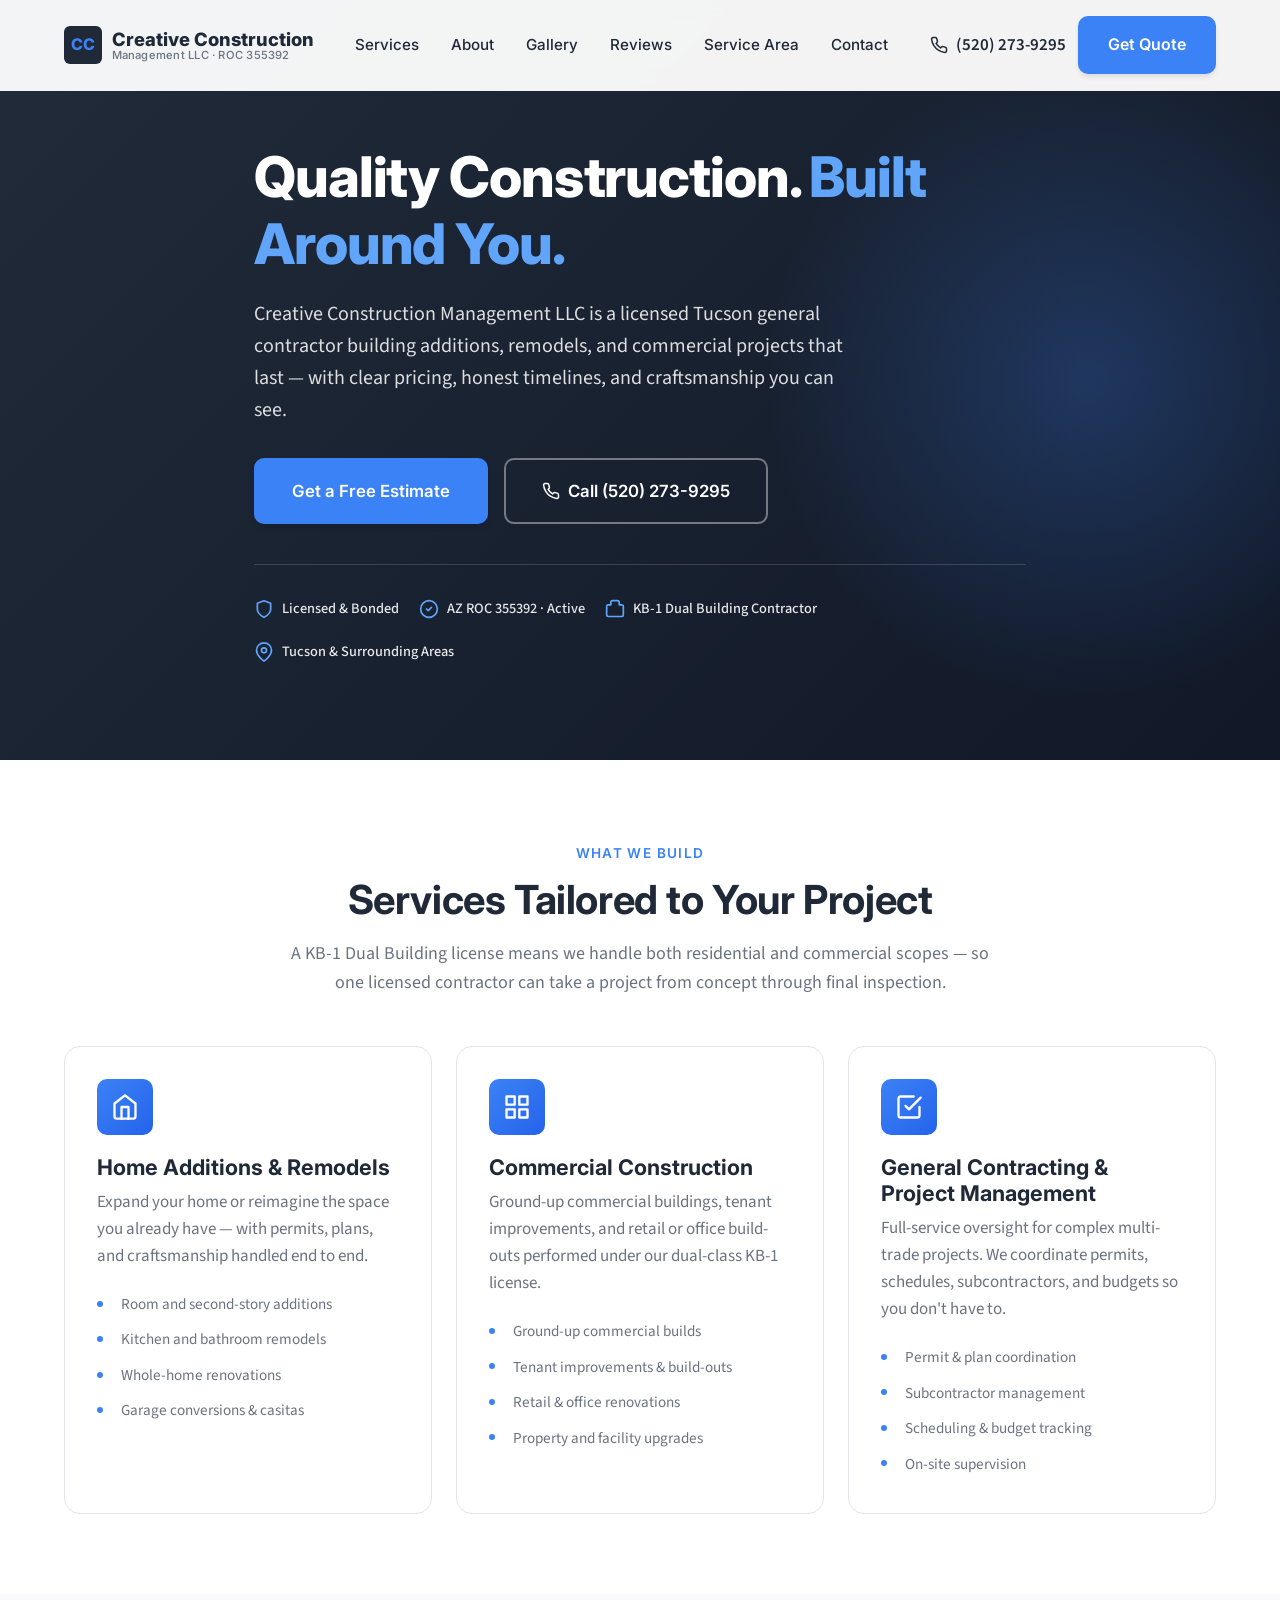
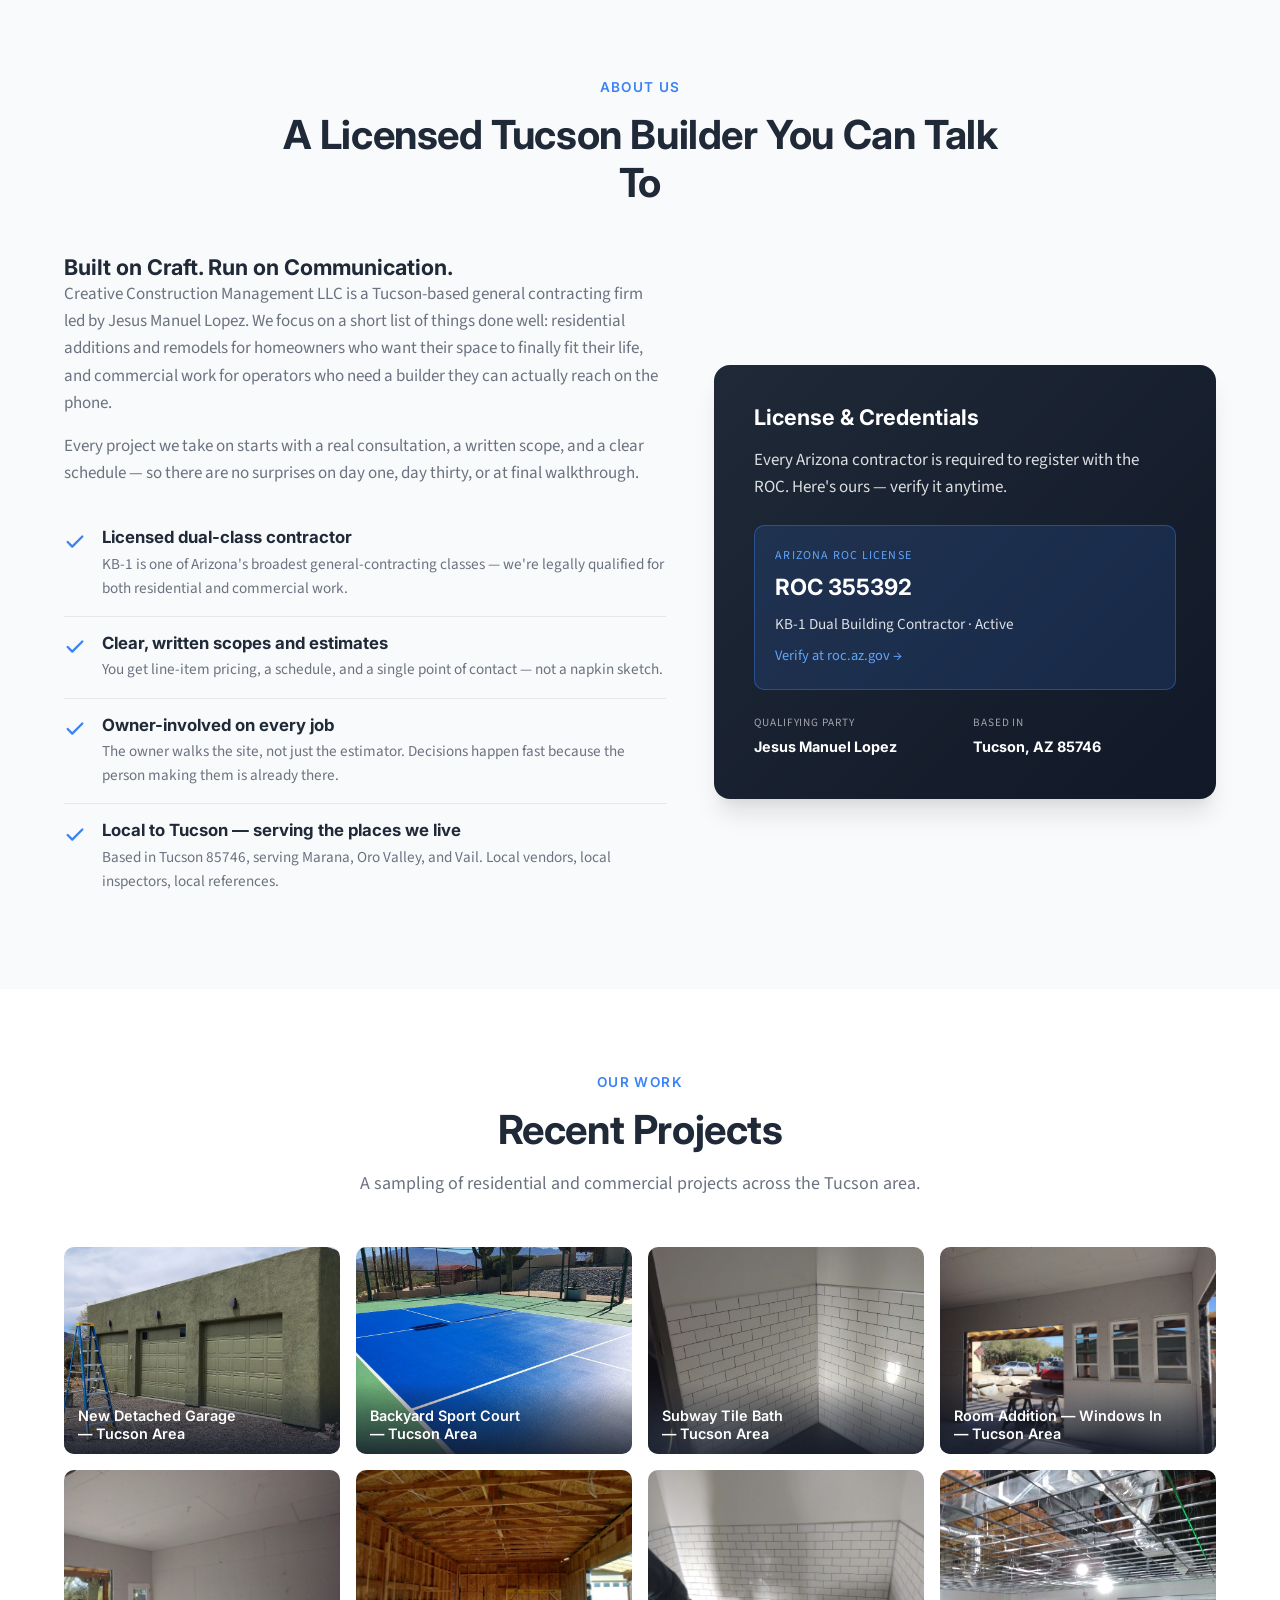
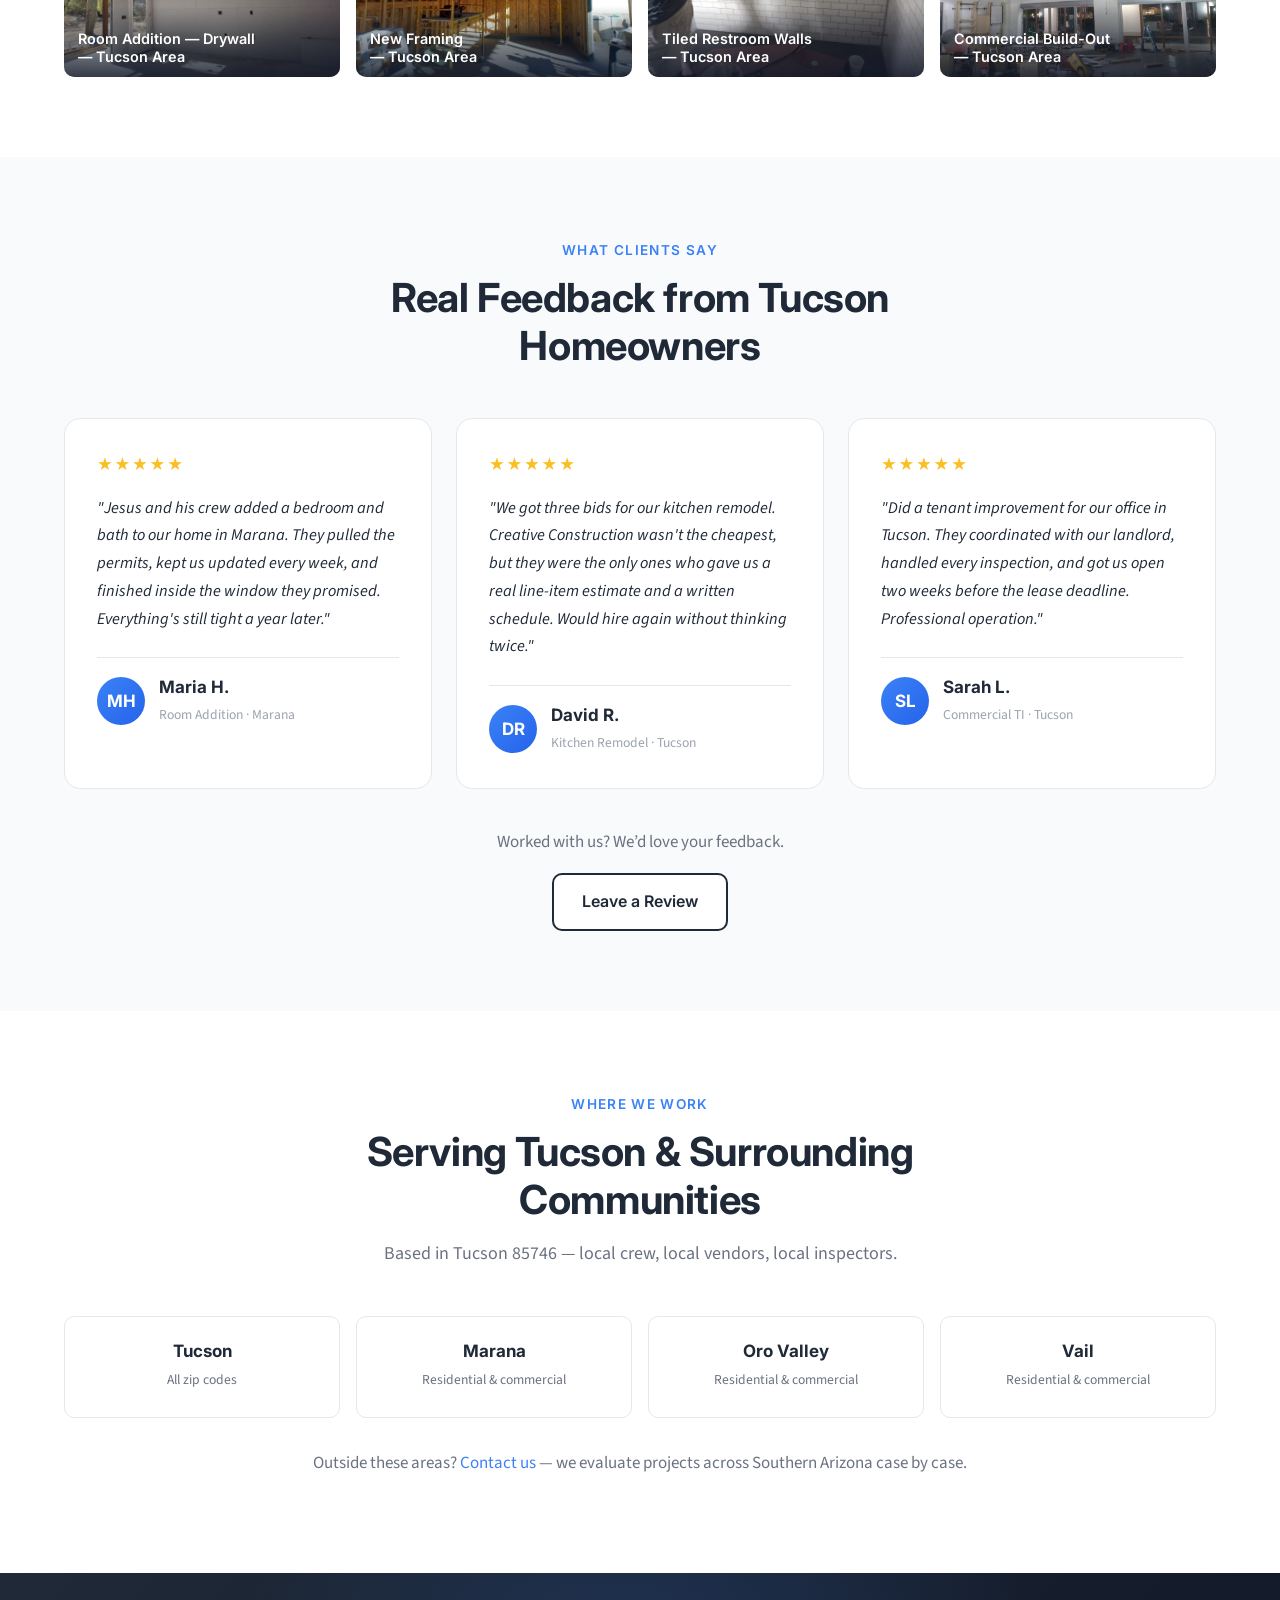
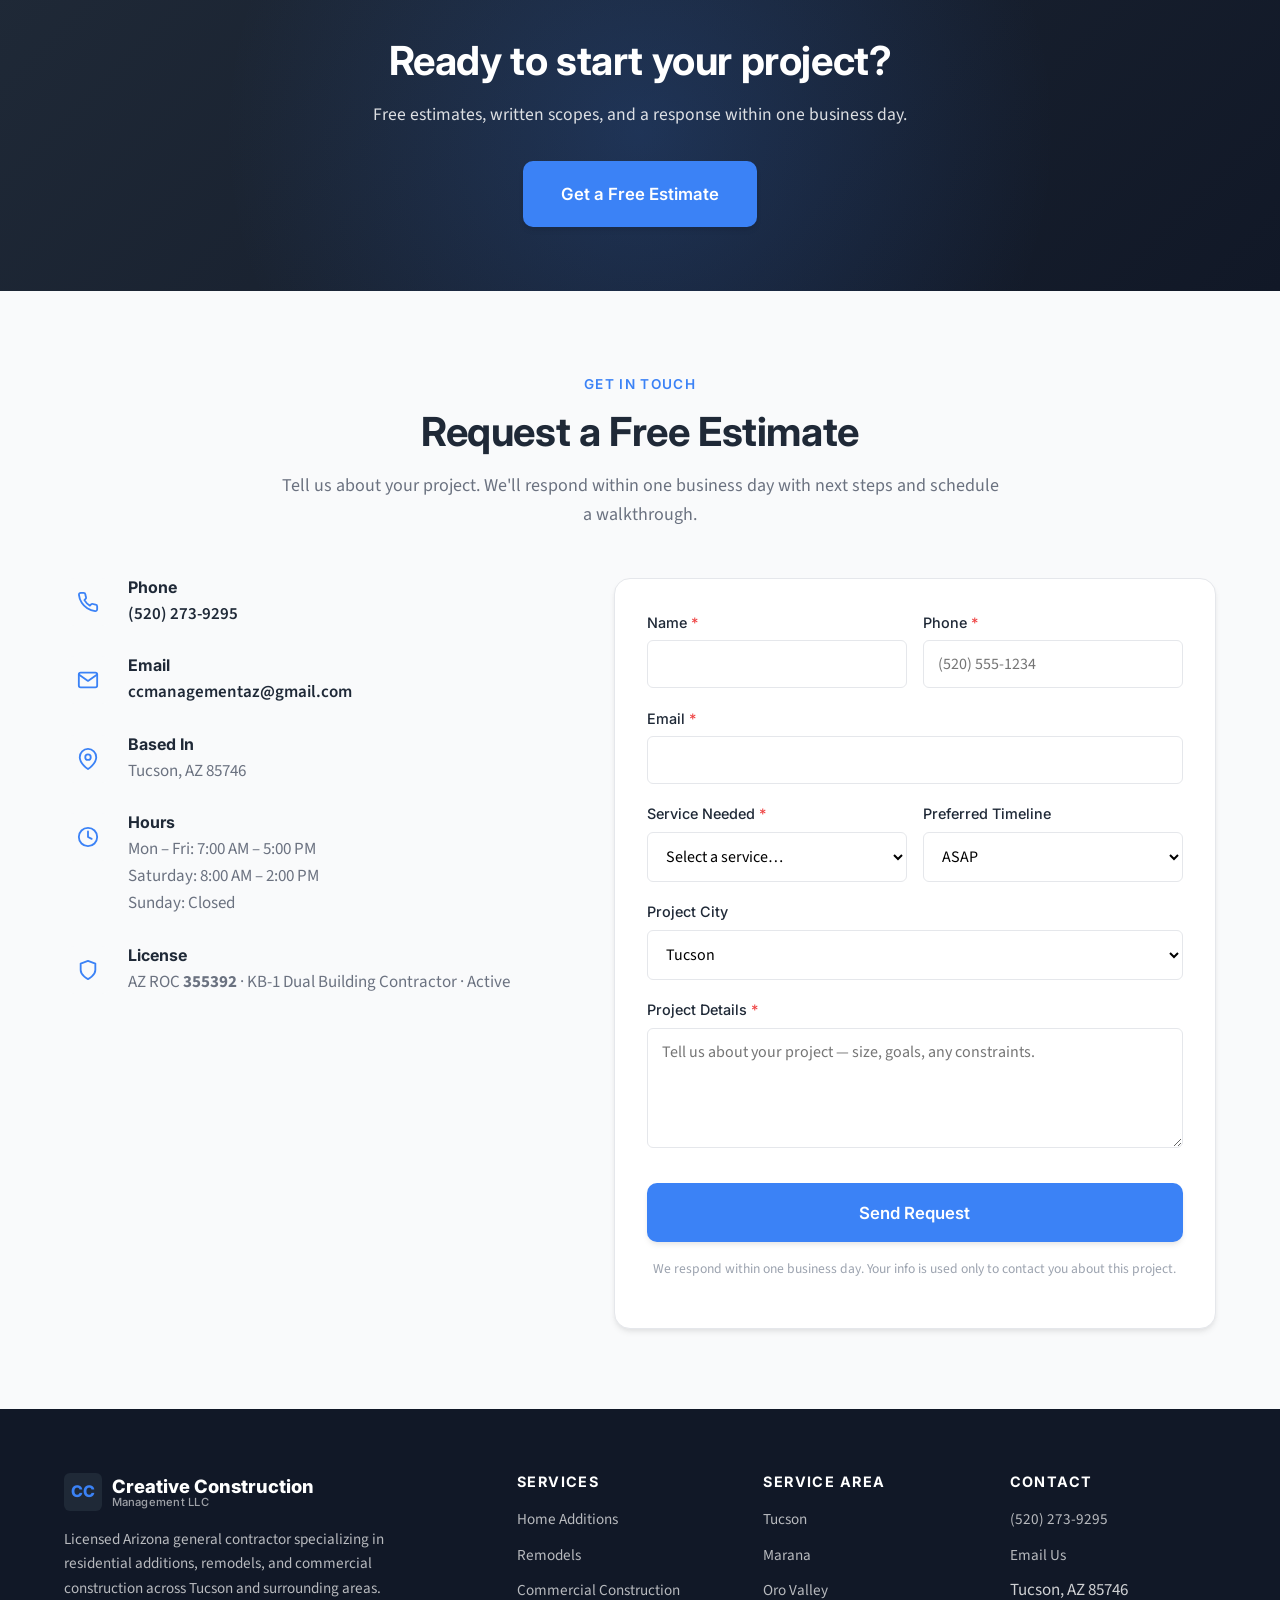
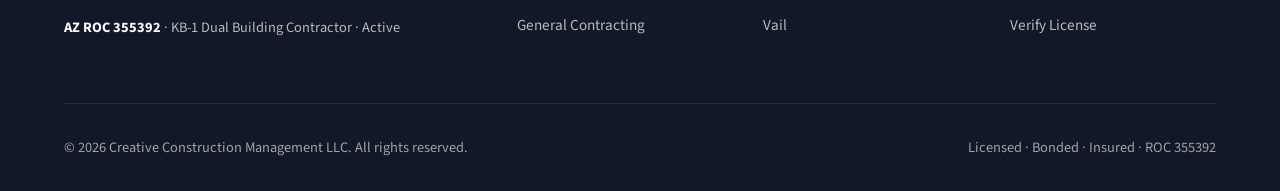
==== commit 6c4b563e: "Replace gallery placeholders with real project photos - Add 8 optimized project photos (images/proje" ====
--- a/index.html
+++ b/index.html
@@ -17,11 +17,16 @@
 <meta property="og:url" content="https://creativeconstructionmanagementaz.com/" />
 <meta property="og:site_name" content="Creative Construction Management LLC" />
 <meta property="og:locale" content="en_US" />
+<meta property="og:image" content="https://creativeconstructionmanagementaz.com/og-image.png" />
+<meta property="og:image:width" content="1200" />
+<meta property="og:image:height" content="630" />
+<meta property="og:image:alt" content="Creative Construction Management LLC — Quality Construction. Built Around You. Licensed Tucson contractor, AZ ROC 355392." />
 
 <!-- Twitter Card -->
 <meta name="twitter:card" content="summary_large_image" />
 <meta name="twitter:title" content="Creative Construction Management LLC | Tucson Contractor" />
 <meta name="twitter:description" content="Licensed home additions, remodels, and commercial construction in Tucson, AZ. ROC 355392." />
+<meta name="twitter:image" content="https://creativeconstructionmanagementaz.com/og-image.png" />
 
 <!-- Favicon (inline SVG) -->
 <link rel="icon" href="data:image/svg+xml,<svg xmlns='http://www.w3.org/2000/svg' viewBox='0 0 64 64'><rect width='64' height='64' rx='10' fill='%231f2937'/><text x='50%25' y='58%25' font-family='Inter,sans-serif' font-size='34' font-weight='800' fill='%233b82f6' text-anchor='middle'>CC</text></svg>" />
@@ -566,28 +571,33 @@
   aspect-ratio: 4/3;
   border-radius: var(--radius);
   background: linear-gradient(135deg, var(--primary-light) 0%, var(--primary) 100%);
-  display: flex;
-  align-items: center;
-  justify-content: center;
-  color: rgba(255,255,255,.5);
+  cursor: pointer;
+  position: relative;
+  overflow: hidden;
+}
+.gallery-item img {
+  width: 100%;
+  height: 100%;
+  object-fit: cover;
+  display: block;
+  transition: transform .45s ease;
+}
+.gallery-item:hover img { transform: scale(1.06); }
+.gallery-item span {
+  position: absolute;
+  left: 0;
+  right: 0;
+  bottom: 0;
+  z-index: 1;
+  padding: 1.5rem .9rem .7rem;
+  color: #fff;
   font-family: var(--font-heading);
   font-weight: 600;
   font-size: .9rem;
-  text-align: center;
-  padding: 1rem;
-  cursor: pointer;
-  transition: transform .3s;
-  position: relative;
-  overflow: hidden;
-}
-.gallery-item::before {
-  content: '';
-  position: absolute;
-  inset: 0;
-  background: repeating-linear-gradient(45deg, transparent, transparent 20px, rgba(255,255,255,.03) 20px, rgba(255,255,255,.03) 40px);
-}
-.gallery-item:hover { transform: scale(1.02); }
-.gallery-item span { position: relative; z-index: 1; }
+  line-height: 1.25;
+  text-align: left;
+  background: linear-gradient(to top, rgba(17,24,39,.85) 0%, rgba(17,24,39,.45) 55%, transparent 100%);
+}
 .gallery-note {
   text-align: center;
   margin-top: 1.5rem;
@@ -1042,16 +1052,15 @@
       <p>A sampling of residential and commercial projects across the Tucson area.</p>
     </div>
     <div class="gallery-grid">
-      <div class="gallery-item reveal"><span>Kitchen Remodel<br/>&mdash; Tucson 85746</span></div>
-      <div class="gallery-item reveal"><span>Master Bath Renovation<br/>&mdash; Oro Valley</span></div>
-      <div class="gallery-item reveal"><span>Room Addition<br/>&mdash; Marana</span></div>
-      <div class="gallery-item reveal"><span>Commercial Build-Out<br/>&mdash; Tucson</span></div>
-      <div class="gallery-item reveal"><span>Casita Construction<br/>&mdash; Vail</span></div>
-      <div class="gallery-item reveal"><span>Whole-Home Remodel<br/>&mdash; Tucson</span></div>
-      <div class="gallery-item reveal"><span>Retail Tenant Improvement<br/>&mdash; Tucson</span></div>
-      <div class="gallery-item reveal"><span>Garage Conversion<br/>&mdash; Marana</span></div>
-    </div>
-    <p class="gallery-note"><strong>Photos coming soon.</strong> Replace each placeholder with a real project image (ideally 800&times;600 JPG or WebP, under 200KB each). Ask the client for before/after pairs where possible &mdash; they convert best.</p>
+      <div class="gallery-item reveal"><img src="images/projects/detached-garage-tucson.jpg" alt="Finished detached three-car garage with stucco exterior, Tucson area" loading="lazy" width="900" height="1200" /><span>New Detached Garage<br/>&mdash; Tucson Area</span></div>
+      <div class="gallery-item reveal"><img src="images/projects/sport-court-tucson.jpg" alt="Resurfaced backyard sport court with mountain and saguaro views, Tucson area" loading="lazy" width="900" height="1200" /><span>Backyard Sport Court<br/>&mdash; Tucson Area</span></div>
+      <div class="gallery-item reveal"><img src="images/projects/subway-tile-bath-tucson.jpg" alt="White subway tile wainscot installation in a bathroom, Tucson area" loading="lazy" width="900" height="1200" /><span>Subway Tile Bath<br/>&mdash; Tucson Area</span></div>
+      <div class="gallery-item reveal"><img src="images/projects/room-addition-windows-tucson.jpg" alt="Room addition with new windows installed and drywall hung, Tucson area" loading="lazy" width="1200" height="900" /><span>Room Addition &mdash; Windows In<br/>&mdash; Tucson Area</span></div>
+      <div class="gallery-item reveal"><img src="images/projects/room-addition-drywall-tucson.jpg" alt="Room addition with drywall and exterior door overlooking desert, Tucson area" loading="lazy" width="1200" height="900" /><span>Room Addition &mdash; Drywall<br/>&mdash; Tucson Area</span></div>
+      <div class="gallery-item reveal"><img src="images/projects/new-framing-tucson.jpg" alt="New wood framing for a residential addition, Tucson area" loading="lazy" width="1200" height="900" /><span>New Framing<br/>&mdash; Tucson Area</span></div>
+      <div class="gallery-item reveal"><img src="images/projects/tiled-restroom-tucson.jpg" alt="Subway-tiled restroom walls with dark grout, Tucson area" loading="lazy" width="1200" height="900" /><span>Tiled Restroom Walls<br/>&mdash; Tucson Area</span></div>
+      <div class="gallery-item reveal"><img src="images/projects/commercial-buildout-tucson.jpg" alt="Commercial interior build-out with exposed ductwork and ceiling grid, Tucson area" loading="lazy" width="900" height="1200" /><span>Commercial Build-Out<br/>&mdash; Tucson Area</span></div>
+    </div>
   </div>
 </section>
 
@@ -1318,7 +1327,7 @@
 // ====== CONFIG ======
 // Paste your deployed Google Apps Script Web App URL here once Sheets is set up.
 // Leave as 'TBD' to run the form in "demo" mode (shows success without posting).
-const GOOGLE_SHEET_URL = 'TBD';
+const GOOGLE_SHEET_URL = 'https://script.google.com/macros/s/AKfycbwlihyUs3vU13qy2AEcAbfmpl5RethtSP72KS4L25szgd2l-7EBZEoEBXR9Z38odhKL/exec';
 
 // ====== NAV: scroll state + mobile menu ======
 const nav = document.getElementById('nav');
@@ -1392,12 +1401,20 @@
 
   try {
     if (GOOGLE_SHEET_URL && GOOGLE_SHEET_URL !== 'TBD') {
-      await fetch(GOOGLE_SHEET_URL, {
-        method: 'POST',
-        mode: 'no-cors',
-        headers: { 'Content-Type': 'application/json' },
-        body: JSON.stringify(data)
-      });
+      // Abort if the request hangs so the button never gets stuck on "Sending...".
+      const controller = new AbortController();
+      const timeout = setTimeout(() => controller.abort(), 15000);
+      try {
+        await fetch(GOOGLE_SHEET_URL, {
+          method: 'POST',
+          mode: 'no-cors',
+          headers: { 'Content-Type': 'application/json' },
+          body: JSON.stringify(data),
+          signal: controller.signal
+        });
+      } finally {
+        clearTimeout(timeout);
+      }
     } else {
       // Demo mode: simulate latency
       await new Promise(r => setTimeout(r, 600));
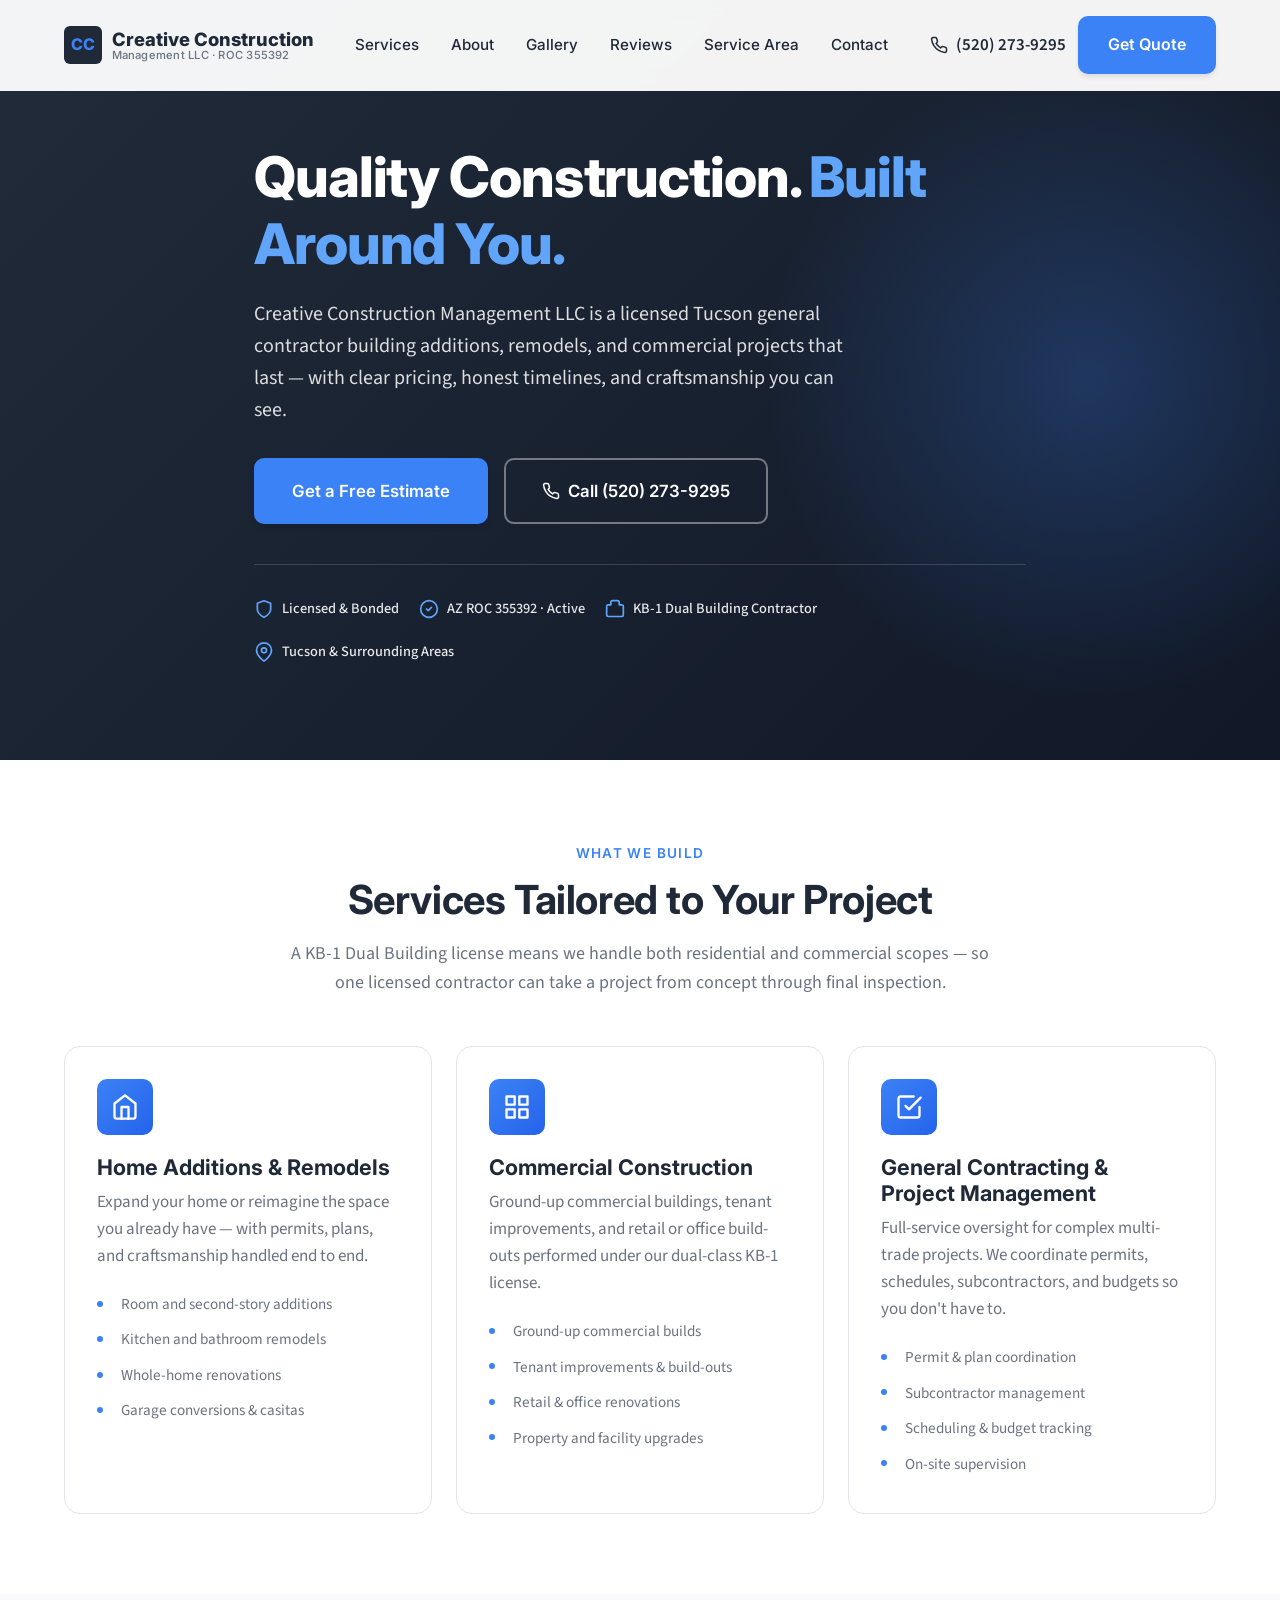
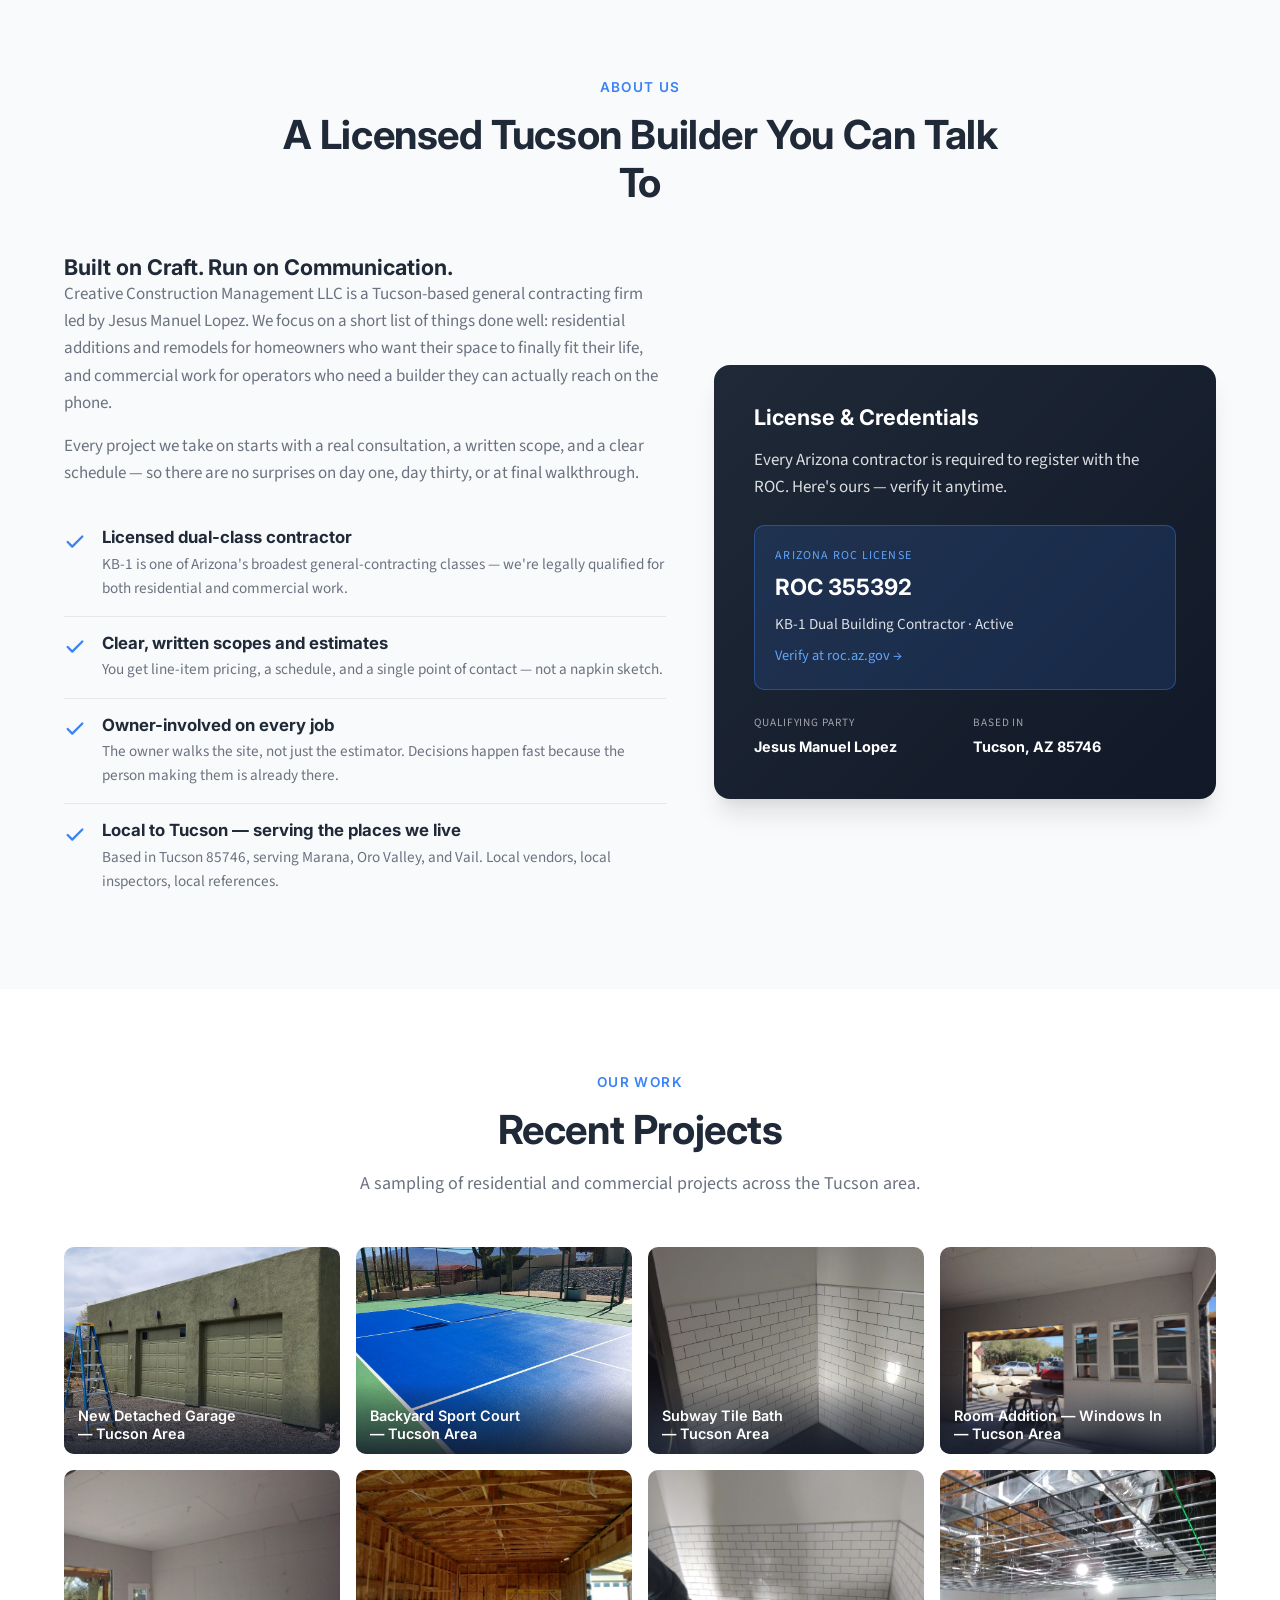
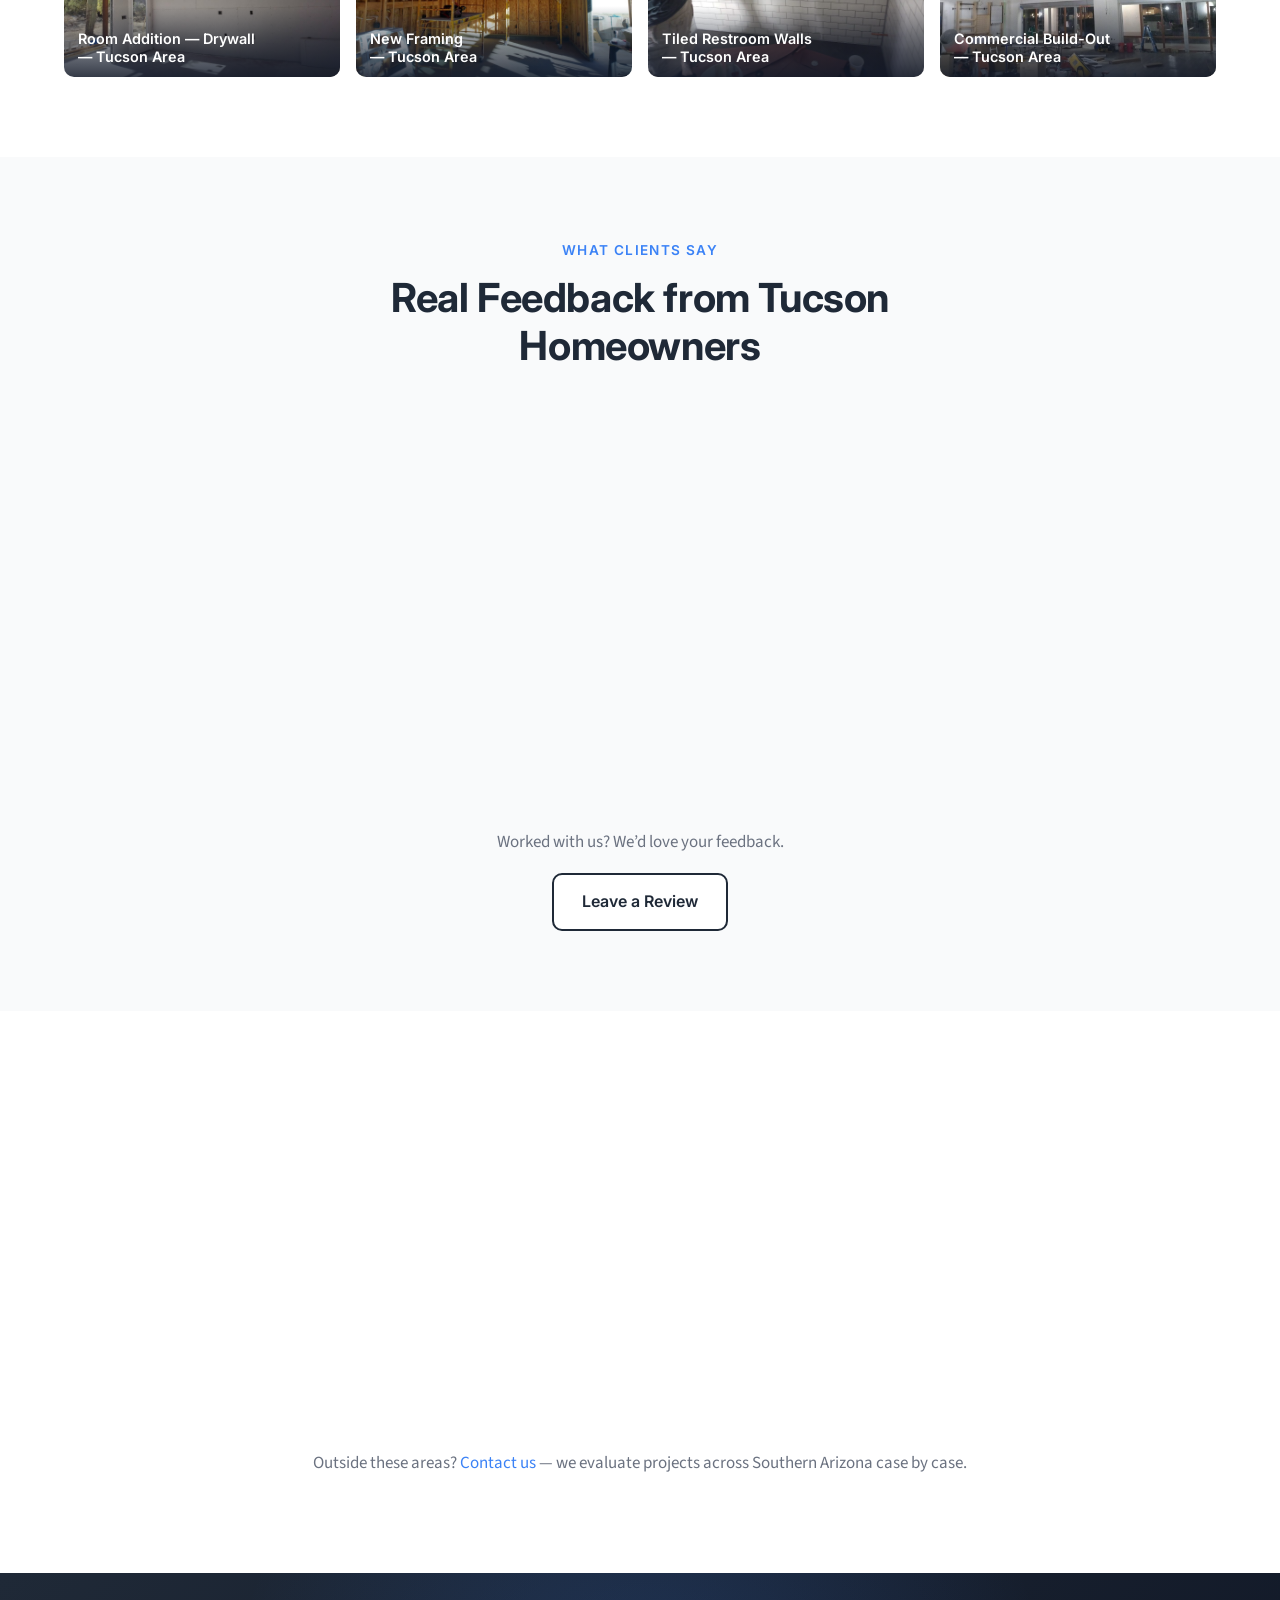
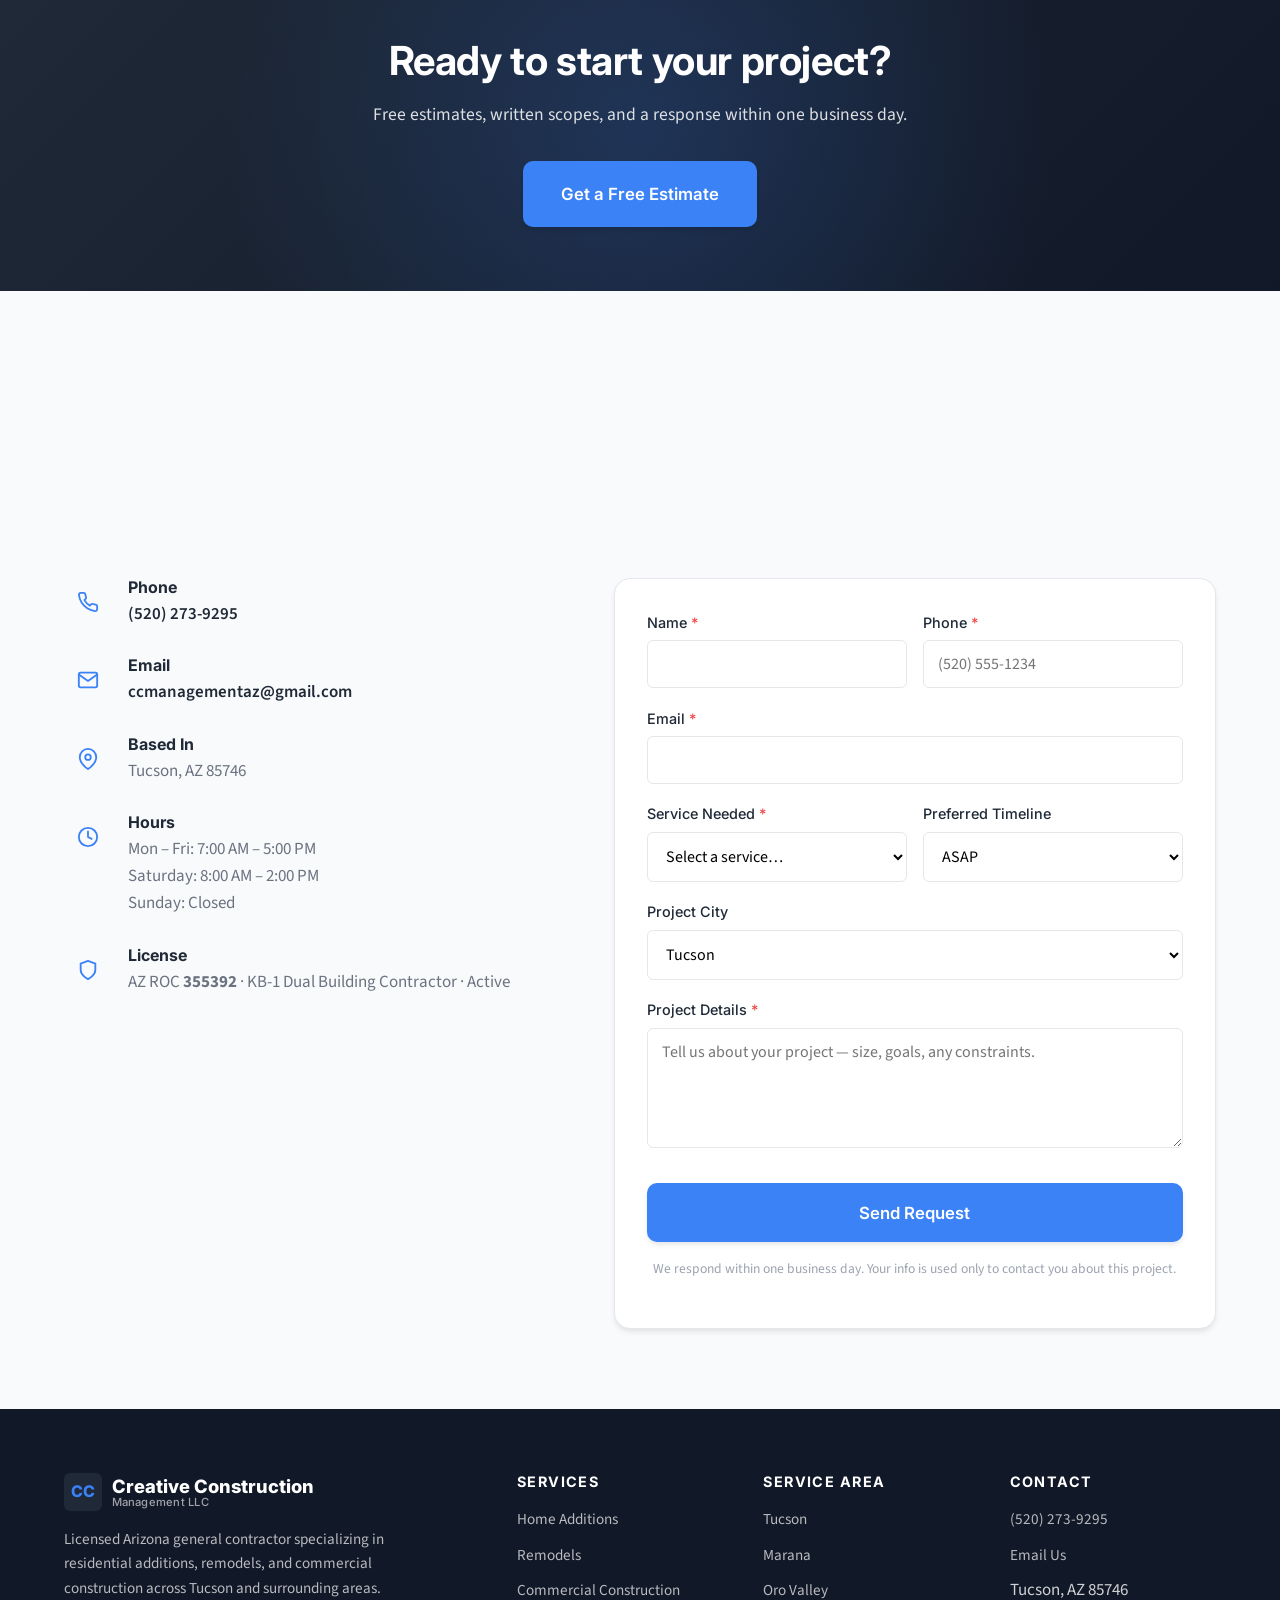
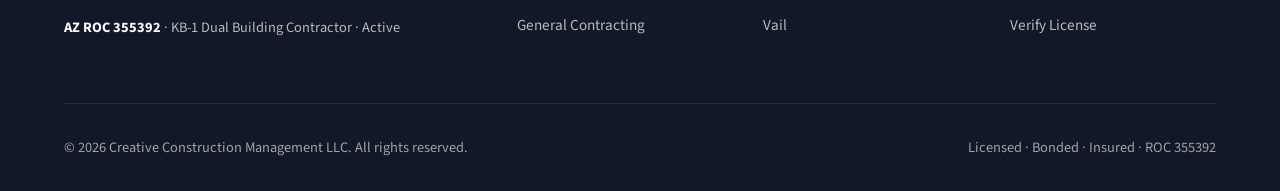
==== commit ea23a41e: "Scroll estimate CTAs directly to the form - Point the 'Get a Free Estimate' buttons and the nav 'Get" ====
--- a/index.html
+++ b/index.html
@@ -252,6 +252,8 @@
 
 * { margin: 0; padding: 0; box-sizing: border-box; }
 html { scroll-behavior: smooth; }
+/* Offset in-page jumps so targets clear the fixed navbar */
+#quoteForm { scroll-margin-top: 96px; }
 body {
   font-family: var(--font-body);
   font-size: 17px;
@@ -876,7 +878,7 @@
         <svg width="18" height="18" viewBox="0 0 24 24" fill="none" stroke="currentColor" stroke-width="2" stroke-linecap="round" stroke-linejoin="round"><path d="M22 16.92v3a2 2 0 0 1-2.18 2 19.79 19.79 0 0 1-8.63-3.07 19.5 19.5 0 0 1-6-6 19.79 19.79 0 0 1-3.07-8.67A2 2 0 0 1 4.11 2h3a2 2 0 0 1 2 1.72 12.84 12.84 0 0 0 .7 2.81 2 2 0 0 1-.45 2.11L8.09 9.91a16 16 0 0 0 6 6l1.27-1.27a2 2 0 0 1 2.11-.45 12.84 12.84 0 0 0 2.81.7A2 2 0 0 1 22 16.92z"/></svg>
         (520) 273-9295
       </a>
-      <a href="#contact" class="btn btn-primary">Get Quote</a>
+      <a href="#quoteForm" class="btn btn-primary">Get Quote</a>
       <button class="mobile-toggle" id="mobileToggle" aria-label="Toggle menu">
         <svg viewBox="0 0 24 24" fill="none" stroke="currentColor" stroke-width="2" stroke-linecap="round" stroke-linejoin="round"><line x1="3" y1="6" x2="21" y2="6"/><line x1="3" y1="12" x2="21" y2="12"/><line x1="3" y1="18" x2="21" y2="18"/></svg>
       </button>
@@ -890,7 +892,7 @@
     <h1>Quality Construction. <span class="accent">Built Around You.</span></h1>
     <p class="hero-tagline">Creative Construction Management LLC is a licensed Tucson general contractor building additions, remodels, and commercial projects that last &mdash; with clear pricing, honest timelines, and craftsmanship you can see.</p>
     <div class="hero-ctas">
-      <a href="#contact" class="btn btn-primary btn-lg">Get a Free Estimate</a>
+      <a href="#quoteForm" class="btn btn-primary btn-lg">Get a Free Estimate</a>
       <a href="tel:+15202739295" class="btn btn-ghost btn-lg">
         <svg width="18" height="18" viewBox="0 0 24 24" fill="none" stroke="currentColor" stroke-width="2" stroke-linecap="round" stroke-linejoin="round"><path d="M22 16.92v3a2 2 0 0 1-2.18 2 19.79 19.79 0 0 1-8.63-3.07 19.5 19.5 0 0 1-6-6 19.79 19.79 0 0 1-3.07-8.67A2 2 0 0 1 4.11 2h3a2 2 0 0 1 2 1.72 12.84 12.84 0 0 0 .7 2.81 2 2 0 0 1-.45 2.11L8.09 9.91a16 16 0 0 0 6 6l1.27-1.27a2 2 0 0 1 2.11-.45 12.84 12.84 0 0 0 2.81.7A2 2 0 0 1 22 16.92z"/></svg>
         Call (520) 273-9295
@@ -1140,7 +1142,7 @@
   <div class="cta-banner-inner">
     <h2>Ready to start your project?</h2>
     <p>Free estimates, written scopes, and a response within one business day.</p>
-    <a href="#contact" class="btn btn-primary btn-lg">Get a Free Estimate</a>
+    <a href="#quoteForm" class="btn btn-primary btn-lg">Get a Free Estimate</a>
   </div>
 </section>
 
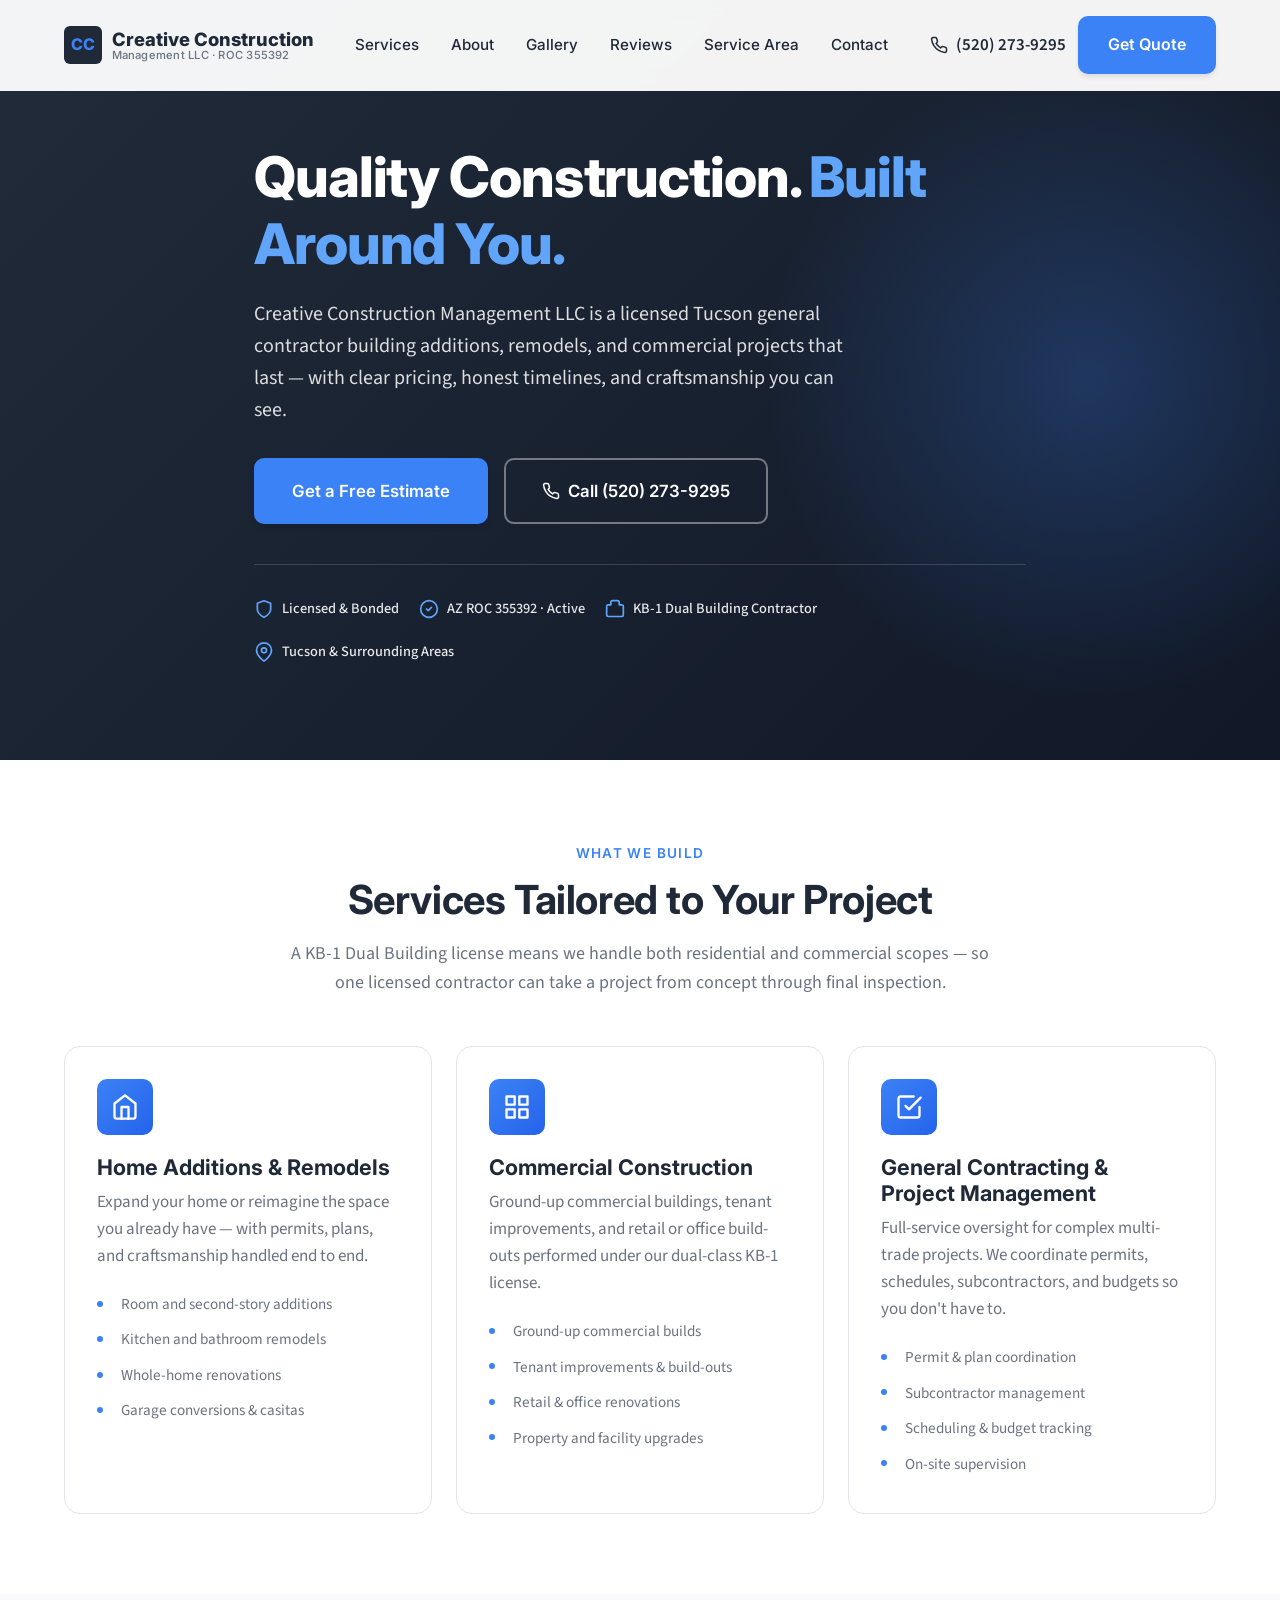
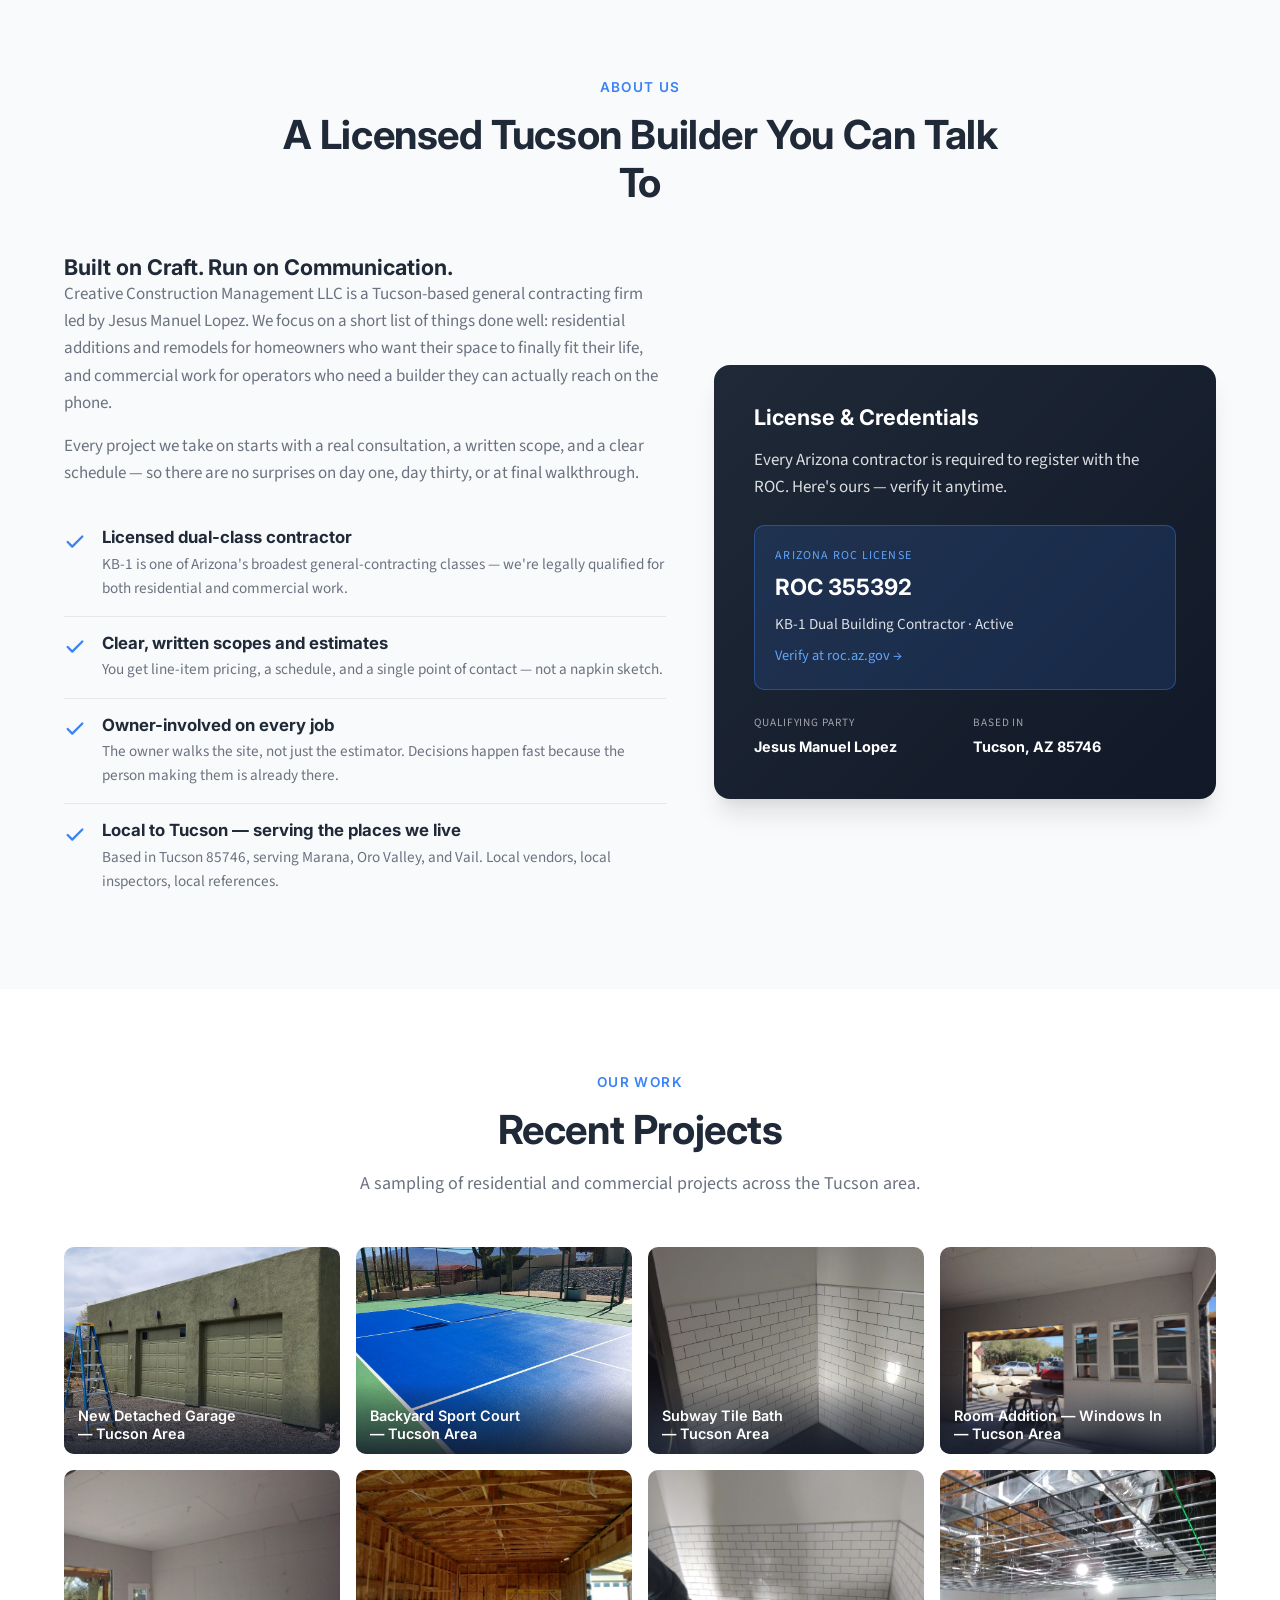
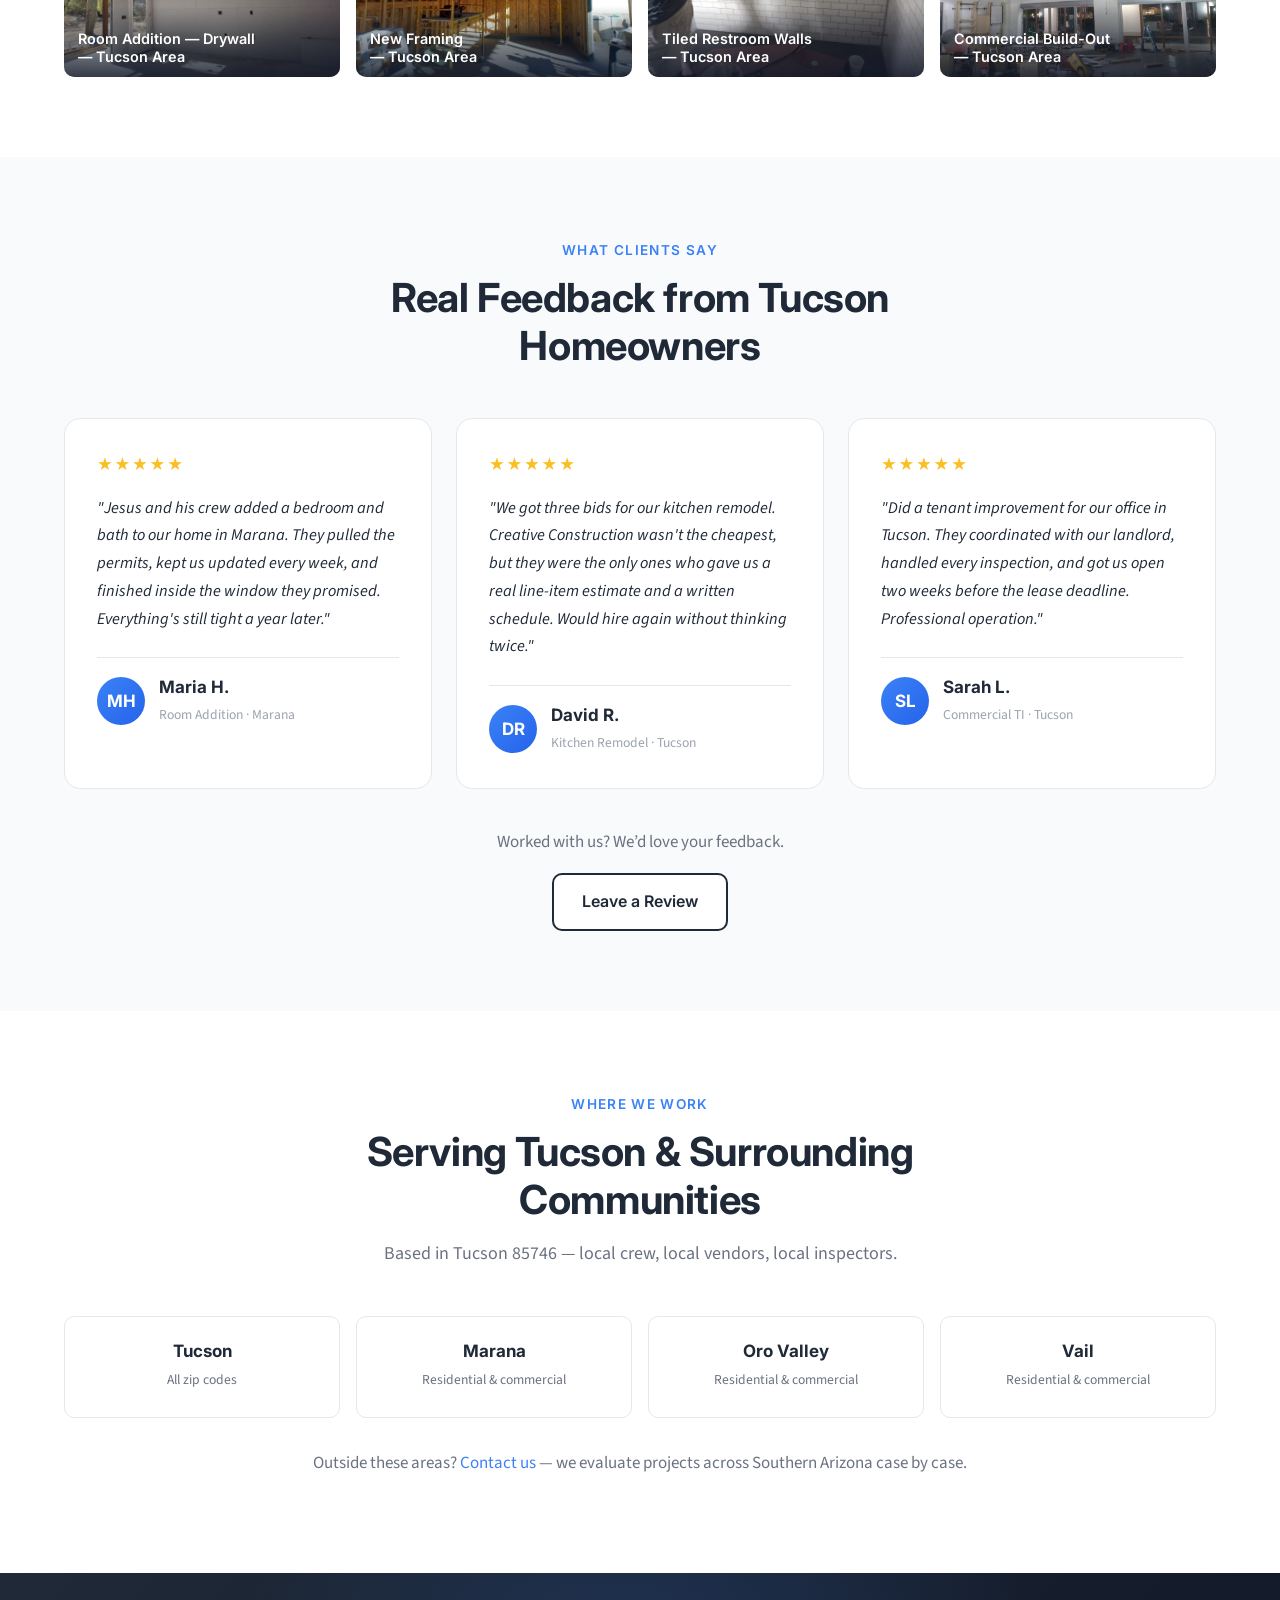
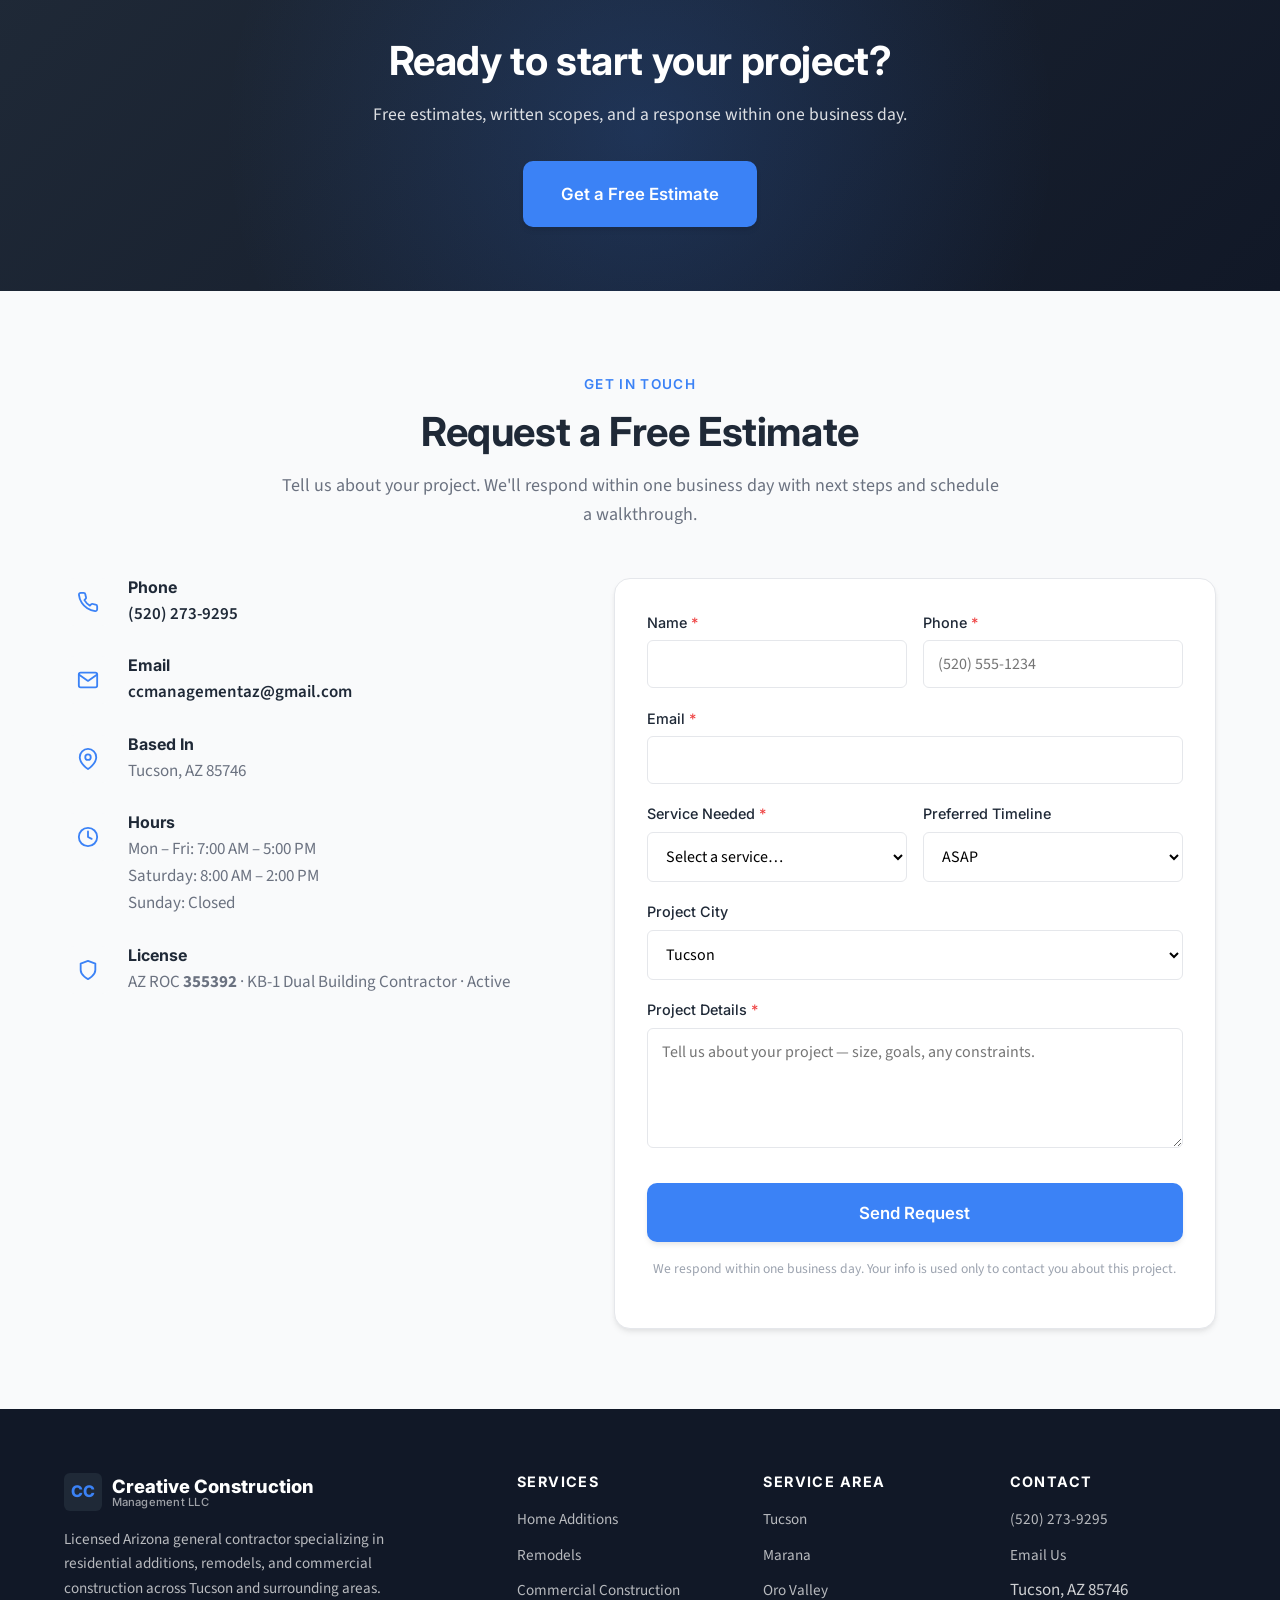
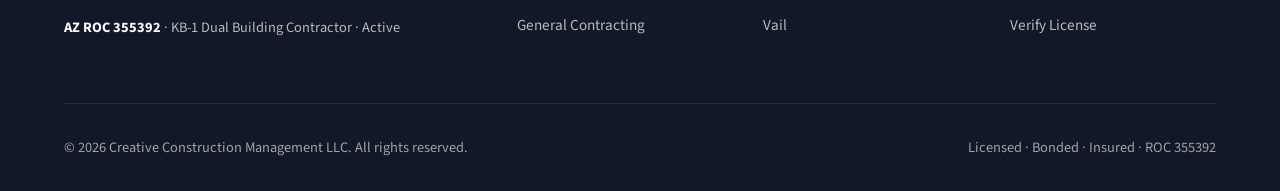
==== commit 3ef0f71b: "Improve SEO and accessibility - Fix broken JSON-LD image/logo URLs (og-image.jpg 404 → .png, remove " ====
--- a/index.html
+++ b/index.html
@@ -47,8 +47,7 @@
   "url": "https://creativeconstructionmanagementaz.com/",
   "telephone": "+1-520-273-9295",
   "email": "ccmanagementaz@gmail.com",
-  "image": "https://creativeconstructionmanagementaz.com/og-image.jpg",
-  "logo": "https://creativeconstructionmanagementaz.com/logo.png",
+  "image": "https://creativeconstructionmanagementaz.com/og-image.png",
   "address": {
     "@type": "PostalAddress",
     "addressLocality": "Tucson",
@@ -271,6 +270,21 @@
 a:hover { color: var(--accent-dark); }
 img { max-width: 100%; height: auto; display: block; }
 
+.skip-link {
+  position: absolute;
+  top: -100px;
+  left: 1rem;
+  z-index: 200;
+  background: var(--accent);
+  color: #fff;
+  padding: .75rem 1.25rem;
+  border-radius: var(--radius-sm);
+  font-family: var(--font-heading);
+  font-weight: 600;
+  transition: top .2s;
+}
+.skip-link:focus { top: 1rem; }
+
 .container { max-width: var(--container); margin: 0 auto; padding: 0 1.5rem; }
 .section { padding: 5rem 0; }
 .section-alt { background: var(--bg-alt); }
@@ -854,6 +868,8 @@
 </style>
 </head>
 <body>
+
+<a href="#top" class="skip-link">Skip to main content</a>
 
 <!-- NAV -->
 <nav class="nav" id="nav">
@@ -879,7 +895,7 @@
         (520) 273-9295
       </a>
       <a href="#quoteForm" class="btn btn-primary">Get Quote</a>
-      <button class="mobile-toggle" id="mobileToggle" aria-label="Toggle menu">
+      <button class="mobile-toggle" id="mobileToggle" aria-label="Toggle menu" aria-expanded="false" aria-controls="navLinks">
         <svg viewBox="0 0 24 24" fill="none" stroke="currentColor" stroke-width="2" stroke-linecap="round" stroke-linejoin="round"><line x1="3" y1="6" x2="21" y2="6"/><line x1="3" y1="12" x2="21" y2="12"/><line x1="3" y1="18" x2="21" y2="18"/></svg>
       </button>
     </div>
@@ -1342,11 +1358,15 @@
 });
 
 mobileToggle.addEventListener('click', () => {
-  navLinks.classList.toggle('open');
+  const isOpen = navLinks.classList.toggle('open');
+  mobileToggle.setAttribute('aria-expanded', String(isOpen));
 });
 
 document.querySelectorAll('.nav-links a').forEach(a => {
-  a.addEventListener('click', () => navLinks.classList.remove('open'));
+  a.addEventListener('click', () => {
+    navLinks.classList.remove('open');
+    mobileToggle.setAttribute('aria-expanded', 'false');
+  });
 });
 
 // ====== Scroll reveal ======
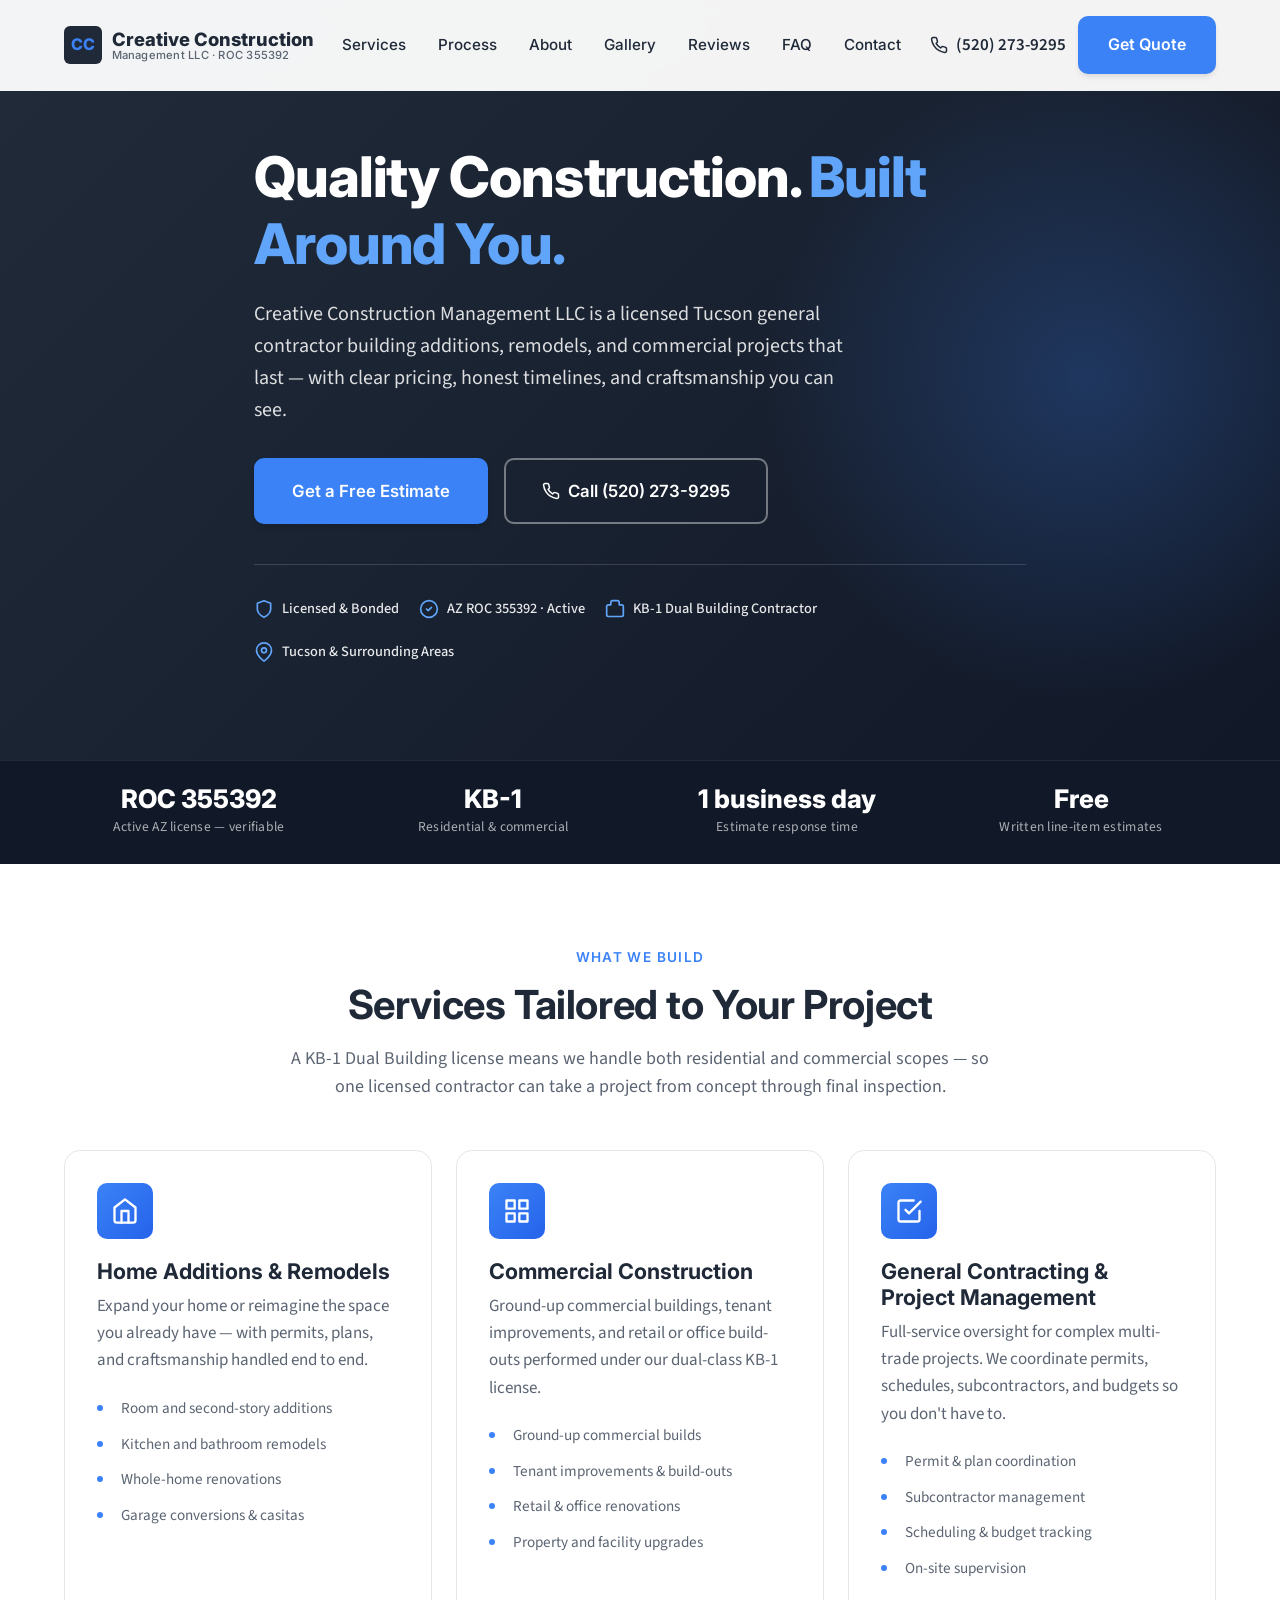
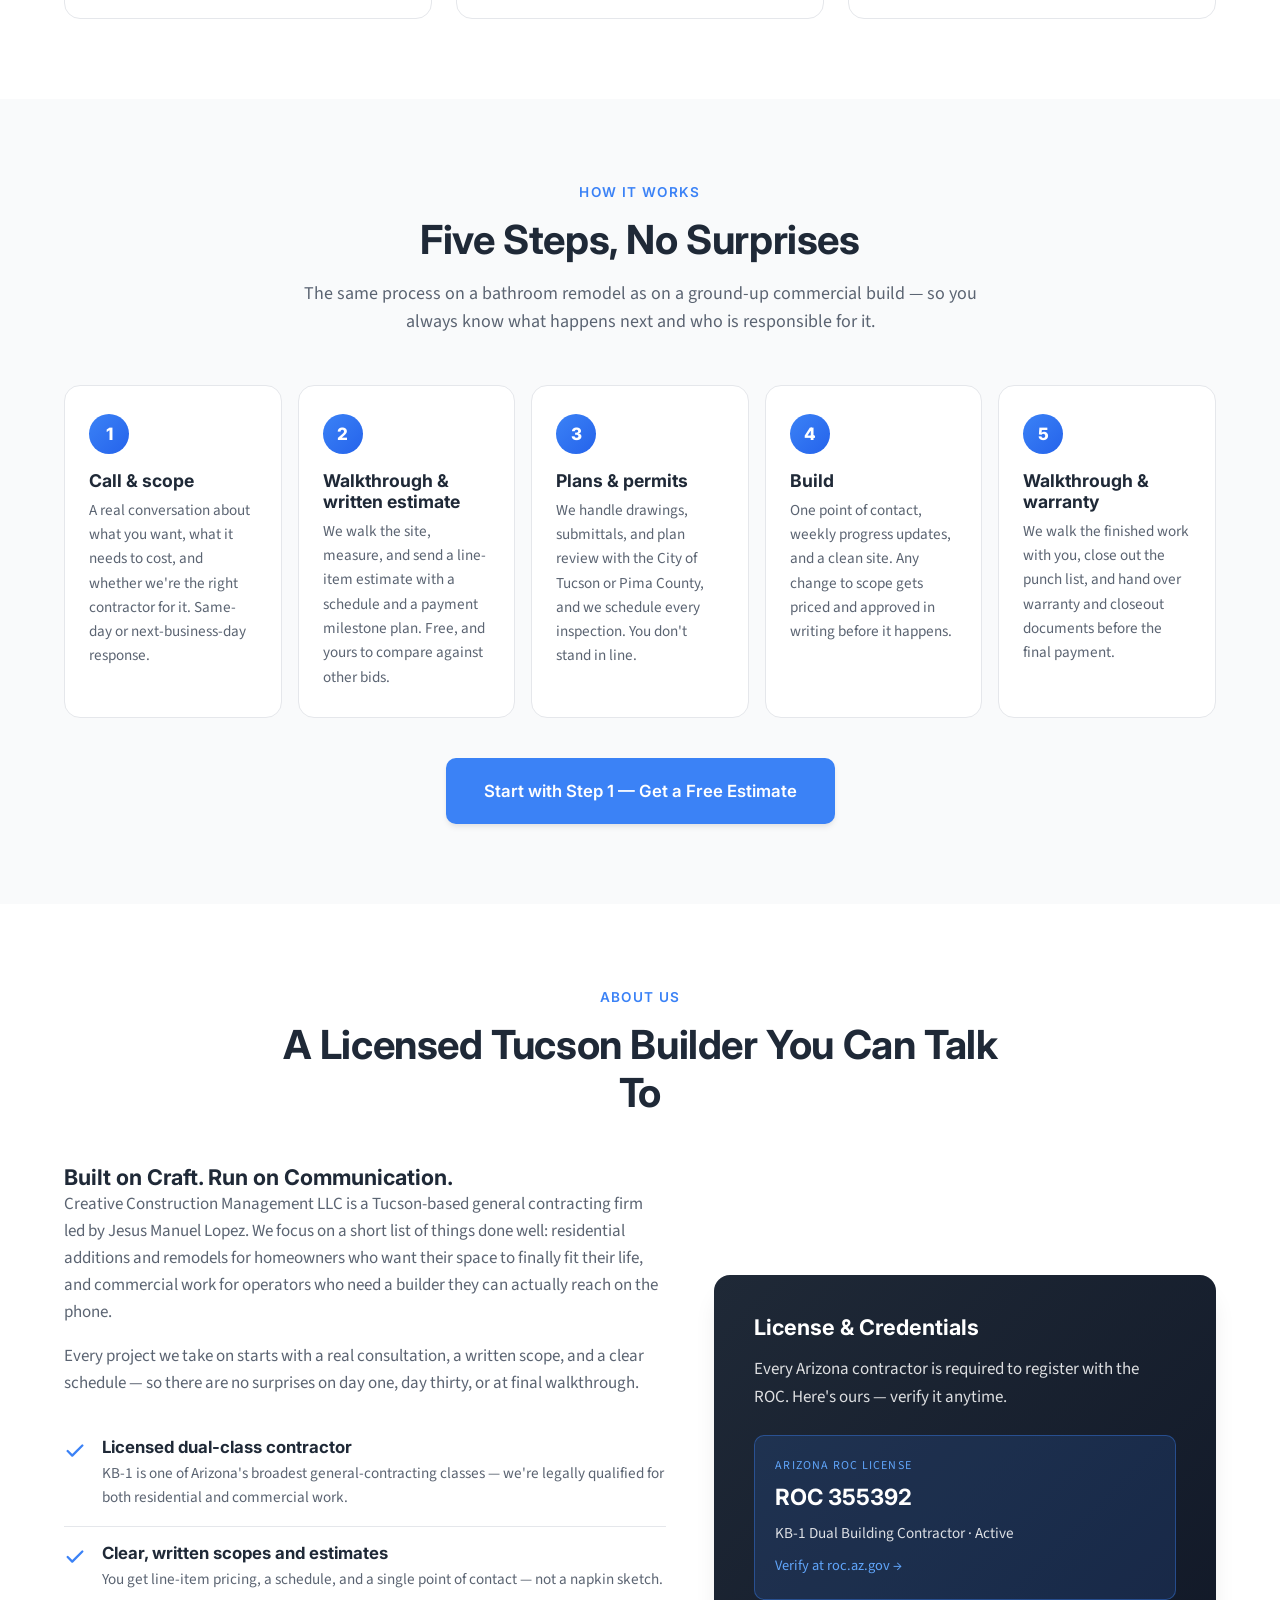
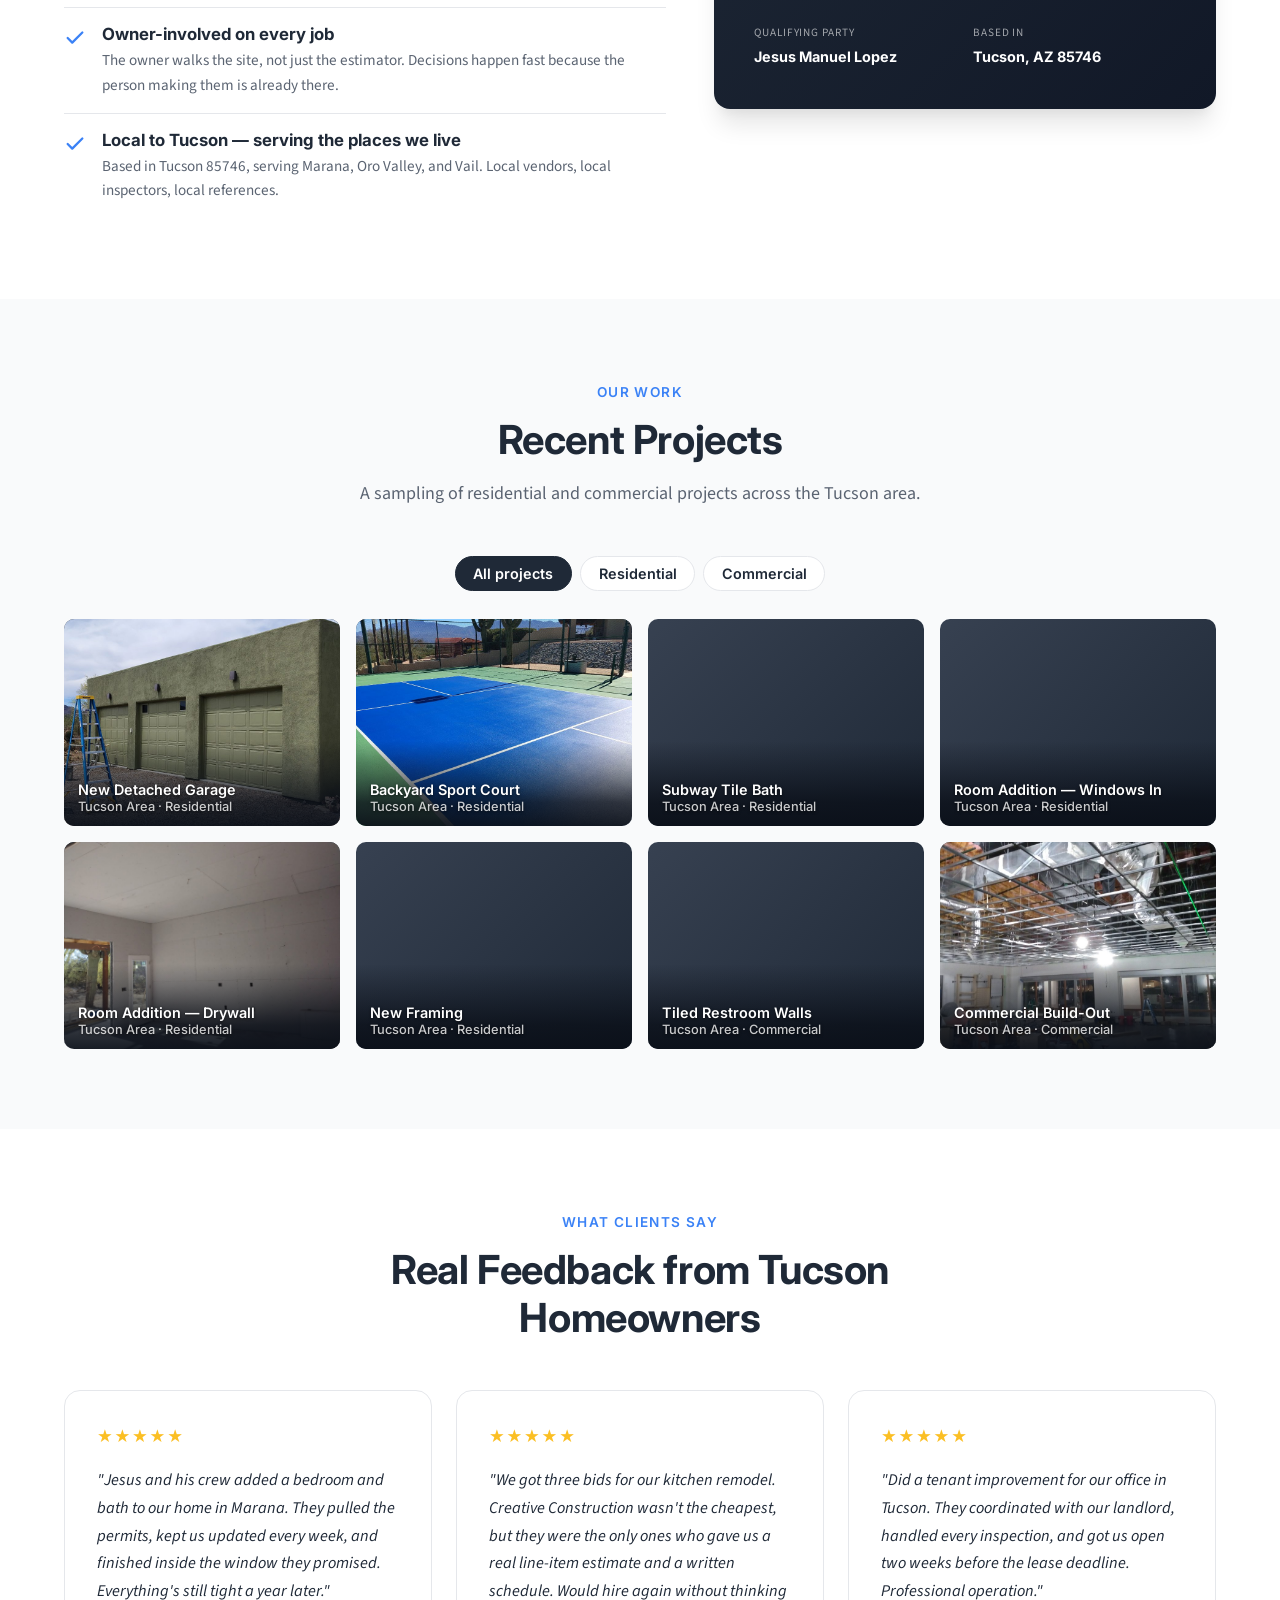
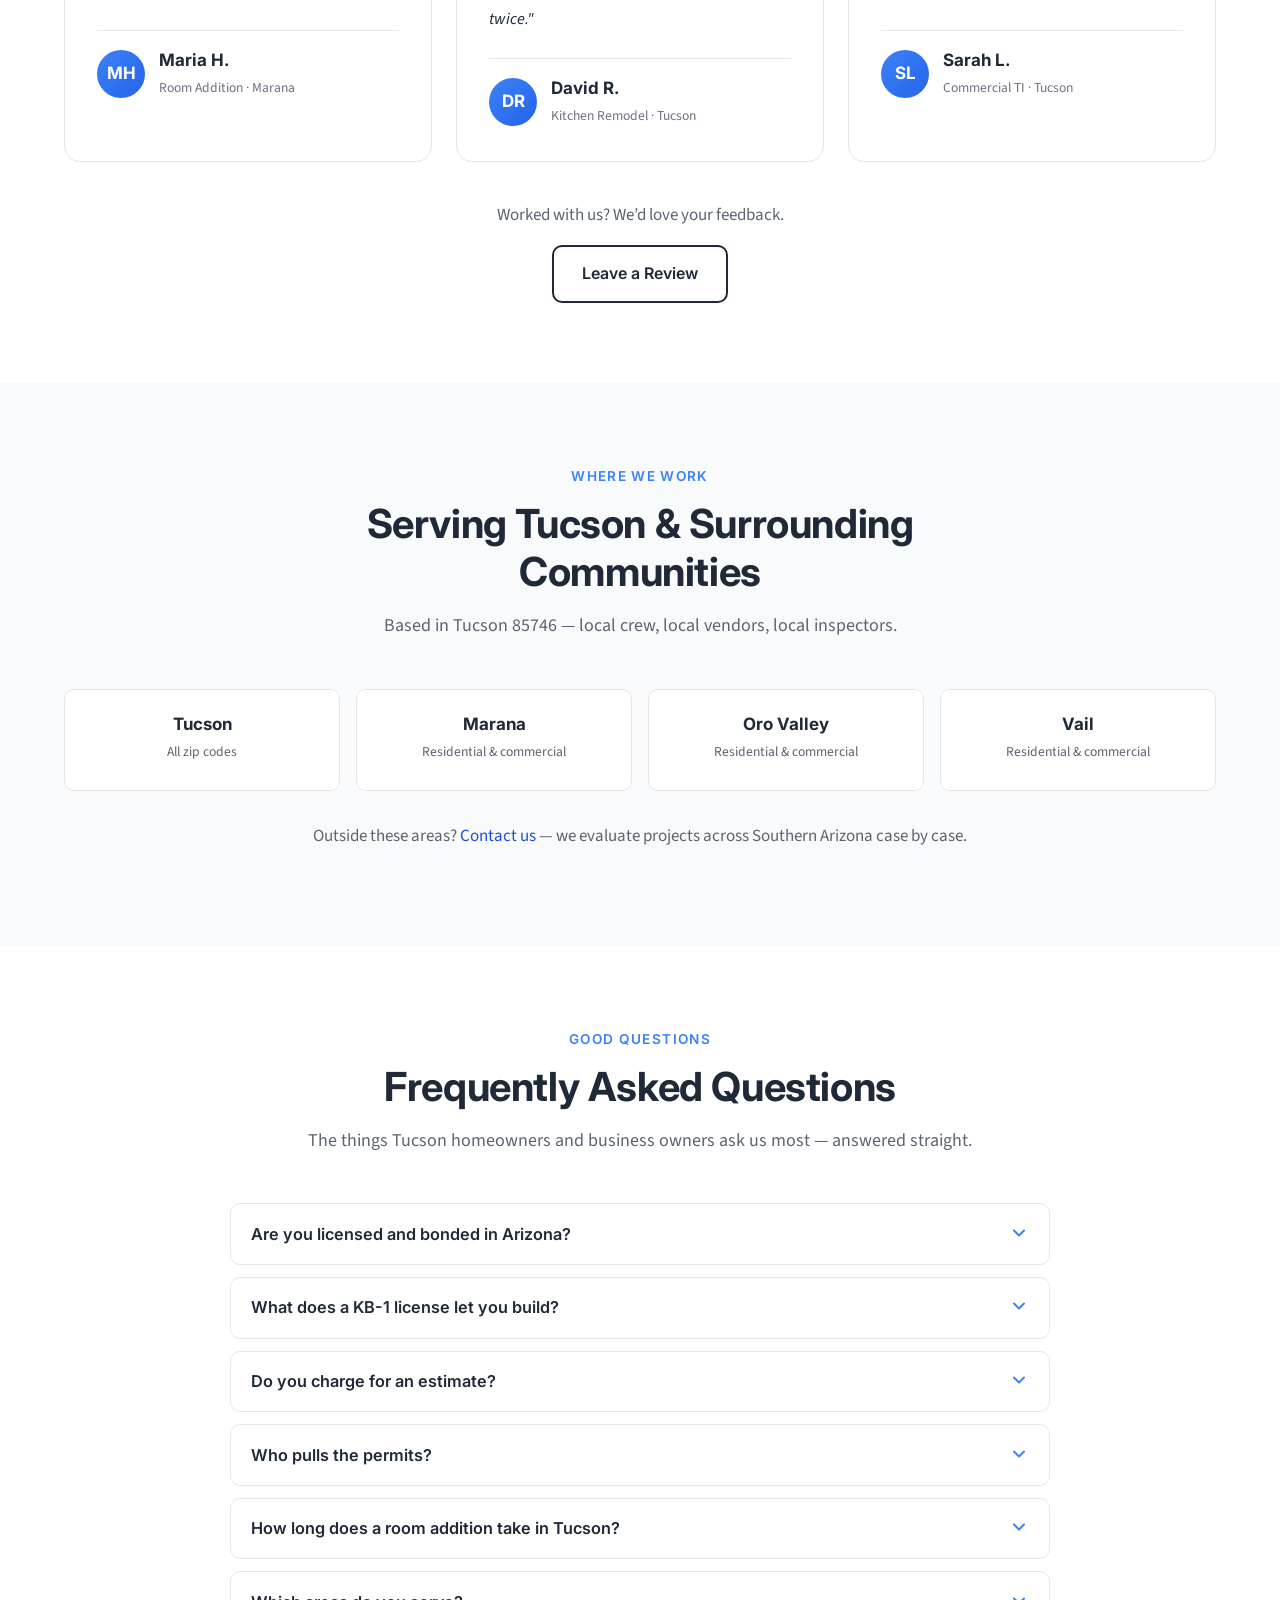
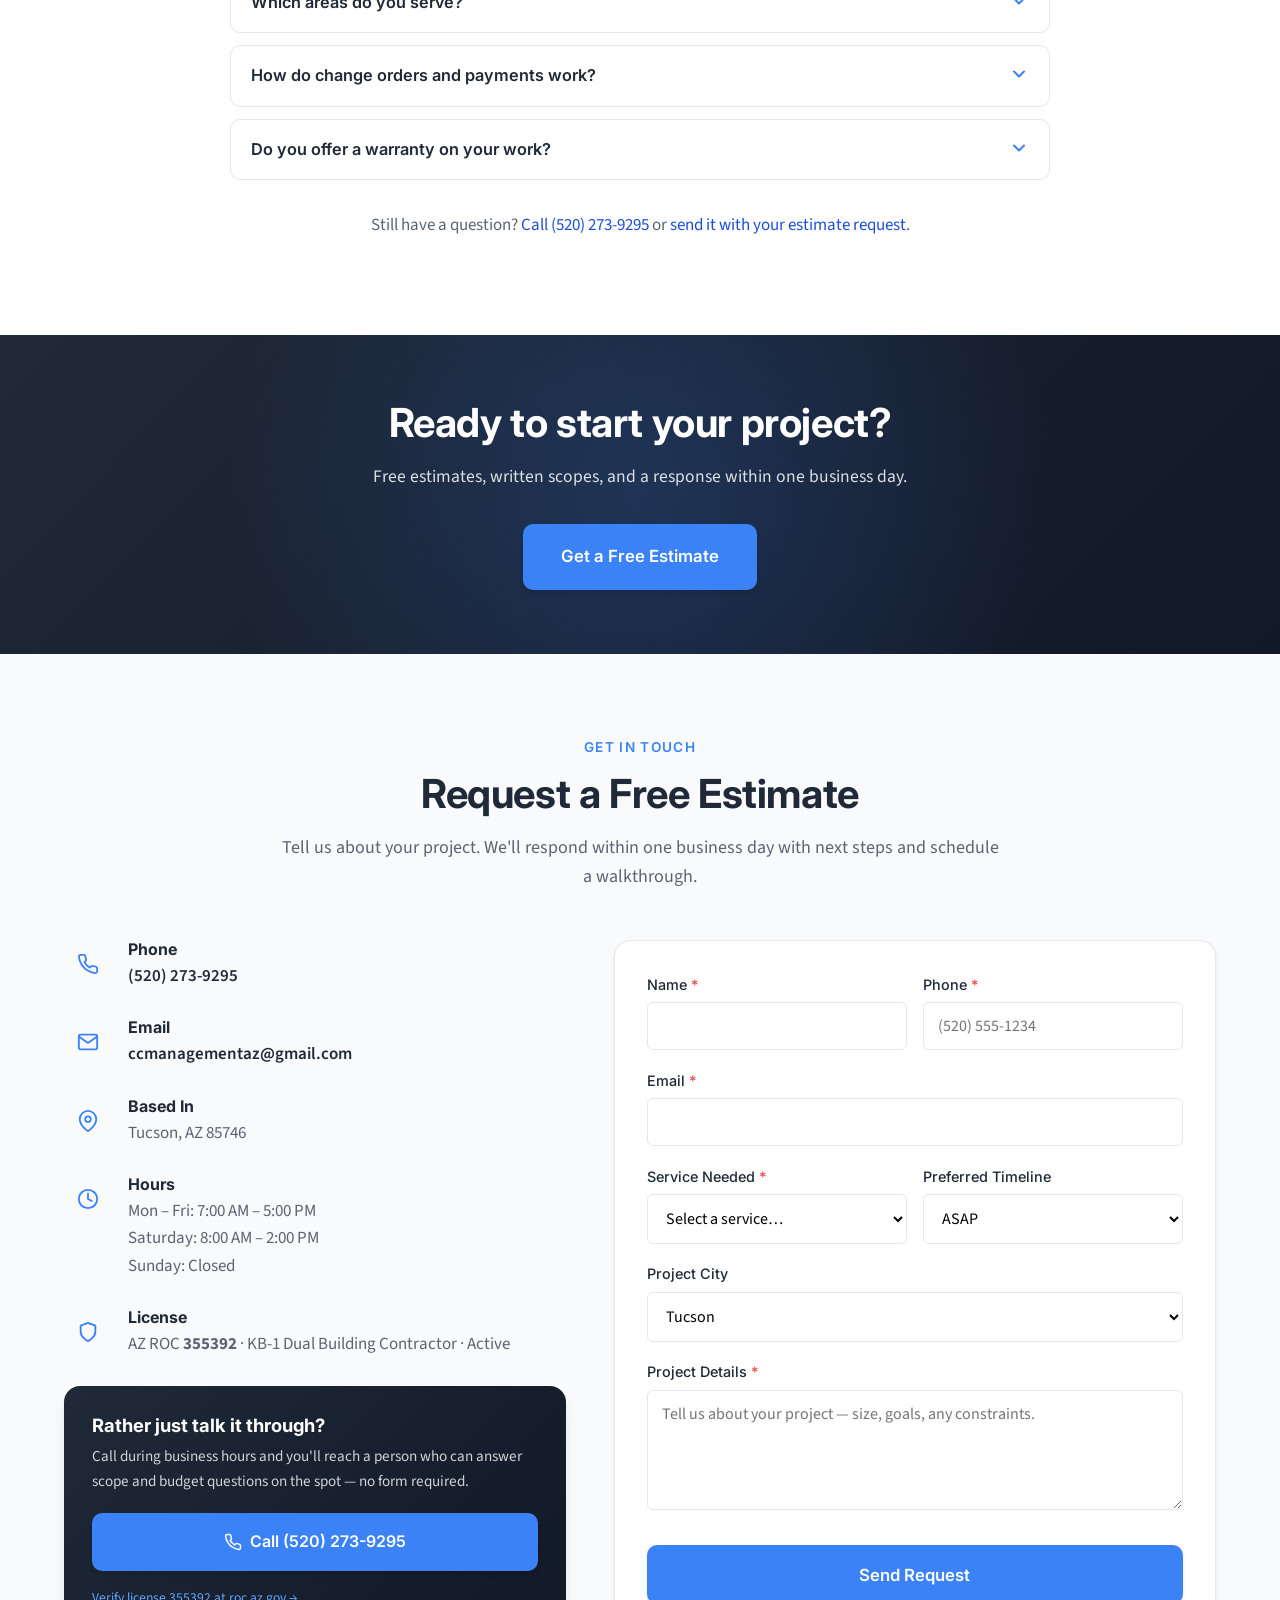
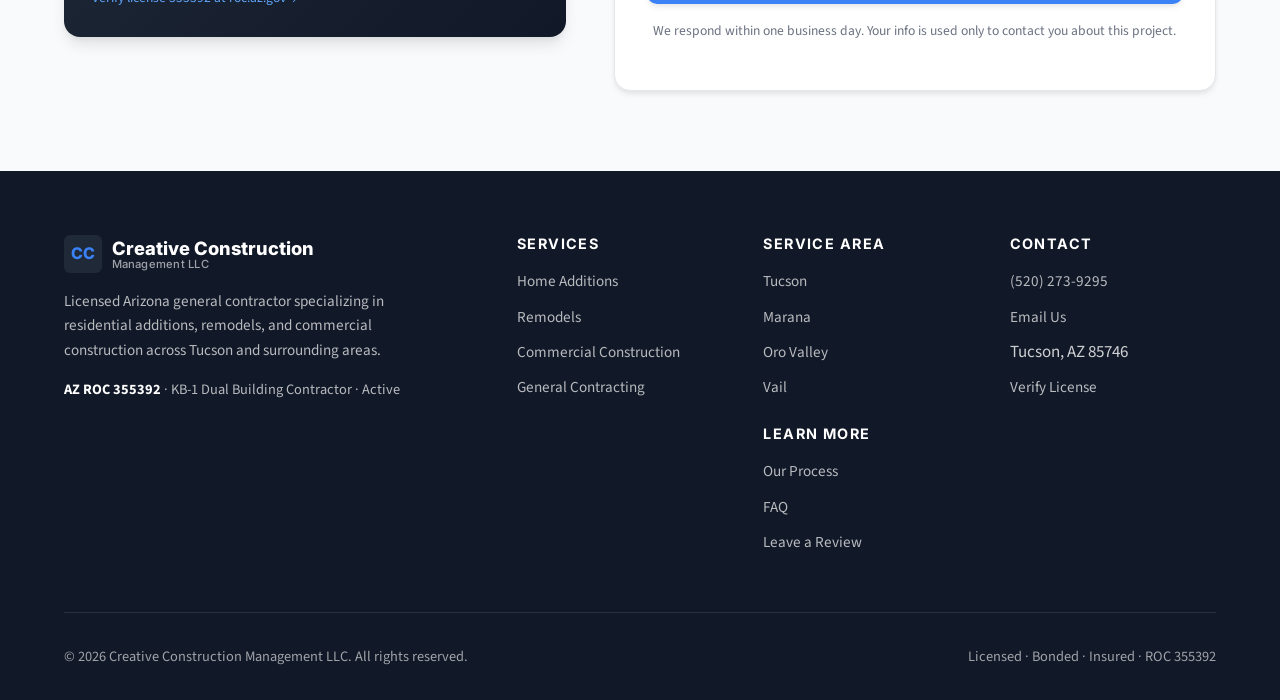
==== commit b715090b: "Add process/FAQ sections, gallery lightbox, and harden the lead form Keeps the Google Apps Script le" ====
--- a/index.html
+++ b/index.html
@@ -8,6 +8,10 @@
 <meta name="keywords" content="Tucson general contractor, home additions Tucson, remodel Tucson, commercial construction Tucson, licensed contractor AZ, ROC 355392, KB-1 contractor, Marana contractor, Oro Valley contractor, Vail contractor" />
 <meta name="author" content="Creative Construction Management LLC" />
 <meta name="robots" content="index, follow" />
+<meta name="theme-color" content="#1f2937" />
+<meta name="format-detection" content="telephone=yes" />
+<meta name="geo.region" content="US-AZ" />
+<meta name="geo.placename" content="Tucson, Arizona" />
 <link rel="canonical" href="https://creativeconstructionmanagementaz.com/" />
 
 <!-- Open Graph -->
@@ -20,6 +24,7 @@
 <meta property="og:image" content="https://creativeconstructionmanagementaz.com/og-image.png" />
 <meta property="og:image:width" content="1200" />
 <meta property="og:image:height" content="630" />
+<meta property="og:image:type" content="image/png" />
 <meta property="og:image:alt" content="Creative Construction Management LLC — Quality Construction. Built Around You. Licensed Tucson contractor, AZ ROC 355392." />
 
 <!-- Twitter Card -->
@@ -34,6 +39,7 @@
 <!-- Google Fonts -->
 <link rel="preconnect" href="https://fonts.googleapis.com" />
 <link rel="preconnect" href="https://fonts.gstatic.com" crossorigin />
+<link rel="preload" as="style" href="https://fonts.googleapis.com/css2?family=Inter:wght@400;500;600;700;800&family=Source+Sans+3:wght@400;500;600;700&display=swap" />
 <link href="https://fonts.googleapis.com/css2?family=Inter:wght@400;500;600;700;800&family=Source+Sans+3:wght@400;500;600;700&display=swap" rel="stylesheet" />
 
 <!-- JSON-LD: LocalBusiness -->
@@ -48,6 +54,7 @@
   "telephone": "+1-520-273-9295",
   "email": "ccmanagementaz@gmail.com",
   "image": "https://creativeconstructionmanagementaz.com/og-image.png",
+  "logo": "https://creativeconstructionmanagementaz.com/logo.svg",
   "address": {
     "@type": "PostalAddress",
     "addressLocality": "Tucson",
@@ -222,6 +229,92 @@
 }
 </script>
 
+<!-- JSON-LD: FAQPage -->
+<script type="application/ld+json">
+{
+  "@context": "https://schema.org",
+  "@type": "FAQPage",
+  "mainEntity": [
+    {
+      "@type": "Question",
+      "name": "Are you licensed and bonded in Arizona?",
+      "acceptedAnswer": {
+        "@type": "Answer",
+        "text": "Yes. Creative Construction Management LLC holds Arizona ROC license 355392 as a KB-1 Dual Building Contractor, and we are bonded and insured. You can verify the license yourself at roc.az.gov using license number 355392."
+      }
+    },
+    {
+      "@type": "Question",
+      "name": "What does a KB-1 license let you build?",
+      "acceptedAnswer": {
+        "@type": "Answer",
+        "text": "KB-1 Dual Building Contractor is one of Arizona's broadest general contracting classifications. It covers both residential and commercial building, so a single licensed contractor can carry a project from plans and permits through final inspection without handing scopes off to a second general."
+      }
+    },
+    {
+      "@type": "Question",
+      "name": "Do you charge for an estimate?",
+      "acceptedAnswer": {
+        "@type": "Answer",
+        "text": "No. Estimates are free. We do a site walkthrough, talk through scope and budget, and send a written line-item estimate with a schedule. We respond to new requests within one business day."
+      }
+    },
+    {
+      "@type": "Question",
+      "name": "Who pulls the permits?",
+      "acceptedAnswer": {
+        "@type": "Answer",
+        "text": "We do. Permit applications, plan coordination, and scheduling inspections with the City of Tucson or Pima County are part of our scope on every permitted project."
+      }
+    },
+    {
+      "@type": "Question",
+      "name": "How long does a room addition take in Tucson?",
+      "acceptedAnswer": {
+        "@type": "Answer",
+        "text": "Most room additions run roughly three to five months from signed contract to final inspection, with four to eight weeks of that spent in plan review and permitting before any ground is broken. Your written schedule gives dates specific to your project and jurisdiction."
+      }
+    },
+    {
+      "@type": "Question",
+      "name": "Which areas do you serve?",
+      "acceptedAnswer": {
+        "@type": "Answer",
+        "text": "Tucson and the surrounding communities, including Marana, Oro Valley, and Vail. We evaluate projects elsewhere in Southern Arizona case by case."
+      }
+    },
+    {
+      "@type": "Question",
+      "name": "How do change orders and payments work?",
+      "acceptedAnswer": {
+        "@type": "Answer",
+        "text": "Payments follow a progress schedule tied to milestones that is written into your contract, not a single lump sum up front. Any change to scope is priced and approved in writing before the work happens, so the number you approved is the number you pay."
+      }
+    },
+    {
+      "@type": "Question",
+      "name": "Do you offer a warranty on your work?",
+      "acceptedAnswer": {
+        "@type": "Answer",
+        "text": "Yes. Workmanship is warranted after final walkthrough, and manufacturer warranties on materials and fixtures are passed through to you with the closeout documents. Arizona ROC rules also give licensed work additional recourse through the Registrar."
+      }
+    }
+  ]
+}
+</script>
+
+<!-- JSON-LD: WebSite -->
+<script type="application/ld+json">
+{
+  "@context": "https://schema.org",
+  "@type": "WebSite",
+  "name": "Creative Construction Management LLC",
+  "url": "https://creativeconstructionmanagementaz.com/",
+  "inLanguage": "en-US",
+  "publisher": { "@type": "Organization", "name": "Creative Construction Management LLC" }
+}
+</script>
+
 <style>
 :root {
   --primary: #1f2937;
@@ -231,8 +324,9 @@
   --accent-light: #60a5fa;
   --accent-dark: #2563eb;
   --text: #1f2937;
-  --text-light: #6b7280;
-  --text-muted: #9ca3af;
+  --text-light: #5b6472;   /* 6.0:1 on white */
+  --text-muted: #6b7280;   /* 5.0:1 on white — was #9ca3af (2.5:1, failed AA) */
+  --link: #1d4ed8;         /* 6.3:1 on white — body links */
   --bg: #ffffff;
   --bg-alt: #f9fafb;
   --bg-card: #ffffff;
@@ -252,7 +346,7 @@
 * { margin: 0; padding: 0; box-sizing: border-box; }
 html { scroll-behavior: smooth; }
 /* Offset in-page jumps so targets clear the fixed navbar */
-#quoteForm { scroll-margin-top: 96px; }
+section[id], header[id], #quoteForm { scroll-margin-top: 96px; }
 body {
   font-family: var(--font-body);
   font-size: 17px;
@@ -266,16 +360,24 @@
 h2 { font-size: clamp(1.75rem, 3.5vw, 2.5rem); letter-spacing: -.01em; }
 h3 { font-size: 1.35rem; }
 p { margin-bottom: 1rem; color: var(--text-light); }
-a { color: var(--accent); text-decoration: none; transition: color .2s; }
+a { color: var(--link); text-decoration: none; transition: color .2s; }
 a:hover { color: var(--accent-dark); }
 img { max-width: 100%; height: auto; display: block; }
 
+/* Visible keyboard focus on everything, not just inputs */
+:focus-visible {
+  outline: 3px solid var(--accent-dark);
+  outline-offset: 2px;
+  border-radius: 4px;
+}
+
+/* Skip link */
 .skip-link {
   position: absolute;
-  top: -100px;
   left: 1rem;
+  top: -4rem;
   z-index: 200;
-  background: var(--accent);
+  background: var(--primary-dark);
   color: #fff;
   padding: .75rem 1.25rem;
   border-radius: var(--radius-sm);
@@ -283,7 +385,29 @@
   font-weight: 600;
   transition: top .2s;
 }
-.skip-link:focus { top: 1rem; }
+.skip-link:focus { top: 1rem; color: #fff; }
+
+.visually-hidden {
+  position: absolute !important;
+  width: 1px; height: 1px;
+  margin: -1px; padding: 0;
+  overflow: hidden;
+  clip: rect(0 0 0 0);
+  white-space: nowrap;
+  border: 0;
+}
+
+/* Respect the OS "reduce motion" setting */
+@media (prefers-reduced-motion: reduce) {
+  html { scroll-behavior: auto; }
+  *, *::before, *::after {
+    animation-duration: .001ms !important;
+    animation-iteration-count: 1 !important;
+    transition-duration: .001ms !important;
+    scroll-behavior: auto !important;
+  }
+  .reveal { opacity: 1 !important; transform: none !important; }
+}
 
 .container { max-width: var(--container); margin: 0 auto; padding: 0 1.5rem; }
 .section { padding: 5rem 0; }
@@ -599,31 +723,7 @@
   transition: transform .45s ease;
 }
 .gallery-item:hover img { transform: scale(1.06); }
-.gallery-item span {
-  position: absolute;
-  left: 0;
-  right: 0;
-  bottom: 0;
-  z-index: 1;
-  padding: 1.5rem .9rem .7rem;
-  color: #fff;
-  font-family: var(--font-heading);
-  font-weight: 600;
-  font-size: .9rem;
-  line-height: 1.25;
-  text-align: left;
-  background: linear-gradient(to top, rgba(17,24,39,.85) 0%, rgba(17,24,39,.45) 55%, transparent 100%);
-}
-.gallery-note {
-  text-align: center;
-  margin-top: 1.5rem;
-  padding: 1rem;
-  background: #fef3c7;
-  color: #92400e;
-  border-radius: var(--radius);
-  font-size: .9rem;
-  border-left: 4px solid #f59e0b;
-}
+/* Gallery captions are styled on figcaption in the additions block below. */
 
 /* Reviews */
 .reviews-grid {
@@ -865,11 +965,394 @@
   .hero h1, .hero h1 .accent, .hero-tagline { color: #000; }
   body { font-size: 11pt; }
 }
+
+/* ===================================================================
+   Additions: process, FAQ, gallery lightbox + filters, form validation,
+   active-nav state, back-to-top, trust strip
+   =================================================================== */
+
+/* Active section in the navbar */
+.nav-links a {
+  position: relative;
+  padding-bottom: 2px;
+}
+.nav-links a::after {
+  content: '';
+  position: absolute;
+  left: 0; right: 0; bottom: -2px;
+  height: 2px;
+  background: var(--accent);
+  transform: scaleX(0);
+  transform-origin: left;
+  transition: transform .25s;
+}
+.nav-links a[aria-current="true"] { color: var(--accent-dark); font-weight: 600; }
+.nav-links a[aria-current="true"]::after { transform: scaleX(1); }
+
+/* Mobile menu gets its own CTA + phone row (desktop hides them) */
+.nav-links .nav-mobile-only { display: none; }
+@media (max-width: 900px) {
+  .nav-links {
+    max-height: calc(100vh - 70px);
+    overflow-y: auto;
+  }
+  .nav-links .nav-mobile-only { display: block; width: 100%; }
+  .nav-links .nav-mobile-only .btn { width: 100%; }
+  .nav-links a::after { display: none; }
+}
+
+/* Trust strip under the hero */
+.trust-strip {
+  background: var(--primary-dark);
+  border-top: 1px solid rgba(255,255,255,.08);
+  padding: 1.5rem 0;
+}
+.trust-strip-inner {
+  display: grid;
+  /* 140px keeps phones at 2-up instead of a four-row stack. */
+  grid-template-columns: repeat(auto-fit, minmax(140px, 1fr));
+  gap: 1.25rem 1.5rem;
+  text-align: center;
+}
+@media (max-width: 420px) { .trust-stat strong { font-size: 1.35rem; } }
+.trust-stat strong {
+  display: block;
+  font-family: var(--font-heading);
+  font-size: 1.6rem;
+  font-weight: 800;
+  color: #fff;
+  line-height: 1.1;
+}
+.trust-stat span {
+  font-size: .85rem;
+  color: rgba(255,255,255,.65);
+  letter-spacing: .02em;
+}
+
+/* Process */
+.process-grid {
+  display: grid;
+  grid-template-columns: repeat(auto-fit, minmax(230px, 1fr));
+  gap: 1.25rem;
+}
+/* Five steps: auto-fit would leave a lone orphan card on a 4-up row, so pin the
+   column count at the widths where that happens. */
+@media (min-width: 1080px) { .process-grid { grid-template-columns: repeat(5, 1fr); gap: 1rem; } }
+@media (min-width: 760px) and (max-width: 1079px) { .process-grid { grid-template-columns: repeat(3, 1fr); } }
+@media (min-width: 1080px) { .process-step { padding: 1.5rem 1.25rem; } }
+.process-step {
+  background: var(--bg-card);
+  border: 1px solid var(--border);
+  border-radius: var(--radius-lg);
+  padding: 1.75rem 1.5rem;
+  position: relative;
+  transition: border-color .25s, box-shadow .25s, transform .25s;
+}
+.process-step:hover { border-color: var(--accent); box-shadow: var(--shadow-md); transform: translateY(-3px); }
+.process-step .step-num {
+  width: 40px; height: 40px;
+  border-radius: 50%;
+  background: linear-gradient(135deg, var(--accent) 0%, var(--accent-dark) 100%);
+  color: #fff;
+  display: flex; align-items: center; justify-content: center;
+  font-family: var(--font-heading);
+  font-weight: 800;
+  margin-bottom: 1rem;
+}
+.process-step h3 { font-size: 1.1rem; margin-bottom: .4rem; }
+.process-step p { font-size: .95rem; margin: 0; }
+
+/* FAQ accordion */
+.faq-list {
+  max-width: 820px;
+  margin: 0 auto;
+  display: grid;
+  gap: .75rem;
+}
+.faq-item {
+  background: var(--bg-card);
+  border: 1px solid var(--border);
+  border-radius: var(--radius);
+  overflow: hidden;
+}
+.faq-item.open { border-color: var(--accent); box-shadow: var(--shadow-sm); }
+.faq-q {
+  width: 100%;
+  display: flex;
+  align-items: flex-start;
+  justify-content: space-between;
+  gap: 1rem;
+  text-align: left;
+  background: none;
+  border: none;
+  cursor: pointer;
+  padding: 1.15rem 1.25rem;
+  font-family: var(--font-heading);
+  font-weight: 600;
+  font-size: 1.02rem;
+  color: var(--primary);
+  line-height: 1.4;
+}
+.faq-q:hover { color: var(--accent-dark); }
+.faq-q .chev {
+  flex-shrink: 0;
+  width: 20px; height: 20px;
+  color: var(--accent);
+  transition: transform .25s;
+}
+.faq-item.open .faq-q .chev { transform: rotate(180deg); }
+.faq-a {
+  padding: 0 1.25rem;
+  max-height: 0;
+  overflow: hidden;
+  transition: max-height .3s ease, padding .3s ease;
+}
+.faq-item.open .faq-a { padding: 0 1.25rem 1.25rem; }
+.faq-a p { margin: 0; font-size: 1rem; }
+
+/* Gallery: semantic figure + filters + lightbox */
+.gallery-filters {
+  display: flex;
+  justify-content: center;
+  flex-wrap: wrap;
+  gap: .5rem;
+  margin-bottom: 1.75rem;
+}
+.filter-chip {
+  background: #fff;
+  border: 1px solid var(--border);
+  border-radius: 999px;
+  padding: .5rem 1.1rem;
+  font-family: var(--font-heading);
+  font-weight: 600;
+  font-size: .9rem;
+  color: var(--primary);
+  cursor: pointer;
+  transition: all .2s;
+}
+.filter-chip:hover { border-color: var(--accent); color: var(--accent-dark); }
+.filter-chip[aria-pressed="true"] {
+  background: var(--primary);
+  border-color: var(--primary);
+  color: #fff;
+}
+.gallery-item[hidden] { display: none; }
+.gallery-item {
+  margin: 0;
+  border: none;
+  padding: 0;
+}
+.gallery-item button.gallery-trigger {
+  display: block;
+  width: 100%;
+  height: 100%;
+  padding: 0;
+  border: none;
+  background: none;
+  cursor: zoom-in;
+  position: relative;
+}
+.gallery-item figcaption {
+  position: absolute;
+  left: 0; right: 0; bottom: 0;
+  z-index: 1;
+  padding: 1.5rem .9rem .7rem;
+  color: #fff;
+  font-family: var(--font-heading);
+  font-weight: 600;
+  font-size: .9rem;
+  line-height: 1.25;
+  text-align: left;
+  /* Photos range from dark framing to bright white tile, so the scrim has to be
+     heavy enough to keep the caption legible over the brightest of them. */
+  background: linear-gradient(to top, rgba(10,15,24,.94) 0%, rgba(10,15,24,.82) 28%, rgba(10,15,24,.42) 62%, transparent 100%);
+  text-shadow: 0 1px 3px rgba(0,0,0,.6);
+  padding-top: 2.5rem;
+}
+.gallery-item figcaption em {
+  display: block;
+  font-style: normal;
+  font-weight: 500;
+  font-size: .8rem;
+  color: rgba(255,255,255,.78);
+}
+.gallery-item .zoom-hint {
+  position: absolute;
+  top: .6rem; right: .6rem;
+  z-index: 2;
+  width: 32px; height: 32px;
+  border-radius: 50%;
+  background: rgba(17,24,39,.6);
+  color: #fff;
+  display: flex; align-items: center; justify-content: center;
+  opacity: 0;
+  transition: opacity .2s;
+}
+.gallery-item:hover .zoom-hint,
+.gallery-item button:focus-visible .zoom-hint { opacity: 1; }
+
+.lightbox {
+  position: fixed;
+  inset: 0;
+  z-index: 200;
+  background: rgba(8,11,17,.94);
+  display: none;
+  align-items: center;
+  justify-content: center;
+  padding: 1.5rem;
+}
+.lightbox.open { display: flex; }
+.lightbox-figure {
+  margin: 0;
+  max-width: min(1100px, 100%);
+  max-height: 100%;
+  display: flex;
+  flex-direction: column;
+  gap: .75rem;
+}
+.lightbox-figure img {
+  max-height: calc(100vh - 11rem);
+  width: auto;
+  max-width: 100%;
+  margin: 0 auto;
+  border-radius: var(--radius);
+  box-shadow: var(--shadow-xl);
+}
+.lightbox-figure figcaption {
+  text-align: center;
+  color: rgba(255,255,255,.9);
+  font-family: var(--font-heading);
+  font-weight: 600;
+  font-size: 1rem;
+}
+.lightbox-figure figcaption span {
+  display: block;
+  font-weight: 400;
+  font-size: .85rem;
+  color: rgba(255,255,255,.6);
+  margin-top: .2rem;
+}
+.lb-btn {
+  position: absolute;
+  background: rgba(255,255,255,.12);
+  border: 1px solid rgba(255,255,255,.25);
+  color: #fff;
+  width: 48px; height: 48px;
+  border-radius: 50%;
+  cursor: pointer;
+  display: flex; align-items: center; justify-content: center;
+  transition: background .2s;
+}
+.lb-btn:hover { background: rgba(255,255,255,.25); }
+.lb-close { top: 1rem; right: 1rem; }
+.lb-prev { left: 1rem; top: 50%; transform: translateY(-50%); }
+.lb-next { right: 1rem; top: 50%; transform: translateY(-50%); }
+@media (max-width: 600px) {
+  .lb-prev { left: .5rem; }
+  .lb-next { right: .5rem; }
+  .lb-btn { width: 42px; height: 42px; }
+}
+
+/* Form: per-field validation */
+.form-group .field-error {
+  display: none;
+  margin-top: .35rem;
+  font-size: .85rem;
+  color: #b91c1c;
+  font-weight: 500;
+}
+.form-group.invalid .field-error { display: block; }
+.form-group.invalid input,
+.form-group.invalid select,
+.form-group.invalid textarea {
+  border-color: #ef4444;
+  background: #fff5f5;
+}
+.form-group.invalid input:focus,
+.form-group.invalid select:focus,
+.form-group.invalid textarea:focus {
+  box-shadow: 0 0 0 3px rgba(239,68,68,.18);
+}
+.hp-field {
+  position: absolute !important;
+  left: -9999px;
+  width: 1px; height: 1px;
+  overflow: hidden;
+}
+.form-status.success strong { display: block; margin-bottom: .35rem; }
+.form-status ul { margin: .5rem 0 0 1.1rem; font-size: .9rem; }
+
+/* "Rather talk?" callout that balances the contact column */
+.contact-callout {
+  background: linear-gradient(135deg, var(--primary) 0%, var(--primary-dark) 100%);
+  color: #fff;
+  border-radius: var(--radius-lg);
+  padding: 1.75rem;
+  box-shadow: var(--shadow-lg);
+  margin-top: .5rem;
+}
+.contact-callout h4 { color: #fff; font-size: 1.15rem; margin-bottom: .5rem; }
+.contact-callout p { color: rgba(255,255,255,.8); font-size: .95rem; margin-bottom: 1.25rem; }
+.contact-callout .btn { width: 100%; }
+.contact-callout .verify {
+  display: block;
+  margin-top: 1rem;
+  font-size: .85rem;
+  color: var(--accent-light);
+}
+.contact-callout .verify:hover { color: #fff; }
+
+/* Back to top */
+.to-top {
+  position: fixed;
+  bottom: 1rem;
+  right: 1rem;
+  z-index: 90;
+  width: 48px; height: 48px;
+  border-radius: 50%;
+  border: 1px solid var(--border);
+  background: #fff;
+  color: var(--primary);
+  box-shadow: var(--shadow-lg);
+  cursor: pointer;
+  display: flex; align-items: center; justify-content: center;
+  opacity: 0;
+  visibility: hidden;
+  transform: translateY(10px);
+  transition: opacity .25s, transform .25s, visibility .25s;
+}
+.to-top.show { opacity: 1; visibility: visible; transform: translateY(0); }
+.to-top:hover { color: var(--accent-dark); border-color: var(--accent); }
+@media (max-width: 600px) {
+  .to-top { display: none; }   /* sticky call button owns that corner on phones */
+}
+
+/* The sticky call button should read as a labelled control, not a mystery dot */
+.sticky-call {
+  width: auto;
+  padding: 0 1.1rem 0 .9rem;
+  height: 54px;
+  border-radius: 999px;
+  gap: .5rem;
+  font-family: var(--font-heading);
+  font-weight: 700;
+  font-size: .95rem;
+  color: #fff;
+}
+.sticky-call:hover { color: #fff; background: var(--accent-dark); }
+
+@media print {
+  .skip-link, .to-top, .lightbox, .gallery-filters, .faq-q .chev { display: none !important; }
+  .faq-a { max-height: none !important; padding: 0 1.25rem 1rem !important; }
+  .trust-strip { background: #fff; }
+  .trust-stat strong { color: #000; }
+  .trust-stat span { color: #333; }
+}
 </style>
 </head>
 <body>
 
-<a href="#top" class="skip-link">Skip to main content</a>
+<a class="skip-link" href="#main">Skip to main content</a>
 
 <!-- NAV -->
 <nav class="nav" id="nav">
@@ -883,11 +1366,18 @@
     </a>
     <ul class="nav-links" id="navLinks">
       <li><a href="#services">Services</a></li>
+      <li><a href="#process">Process</a></li>
       <li><a href="#about">About</a></li>
       <li><a href="#gallery">Gallery</a></li>
       <li><a href="#reviews">Reviews</a></li>
-      <li><a href="#area">Service Area</a></li>
+      <li><a href="#faq">FAQ</a></li>
       <li><a href="#contact">Contact</a></li>
+      <li class="nav-mobile-only">
+        <a href="tel:+15202739295" class="btn btn-secondary"><svg width="18" height="18" viewBox="0 0 24 24" fill="none" stroke="currentColor" stroke-width="2" stroke-linecap="round" stroke-linejoin="round" aria-hidden="true"><path d="M22 16.92v3a2 2 0 0 1-2.18 2 19.79 19.79 0 0 1-8.63-3.07 19.5 19.5 0 0 1-6-6 19.79 19.79 0 0 1-3.07-8.67A2 2 0 0 1 4.11 2h3a2 2 0 0 1 2 1.72 12.84 12.84 0 0 0 .7 2.81 2 2 0 0 1-.45 2.11L8.09 9.91a16 16 0 0 0 6 6l1.27-1.27a2 2 0 0 1 2.11-.45 12.84 12.84 0 0 0 2.81.7A2 2 0 0 1 22 16.92z"/></svg> Call (520) 273-9295</a>
+      </li>
+      <li class="nav-mobile-only">
+        <a href="#quoteForm" class="btn btn-primary">Get a Free Estimate</a>
+      </li>
     </ul>
     <div class="nav-cta">
       <a href="tel:+15202739295" class="nav-phone" aria-label="Call (520) 273-9295">
@@ -895,12 +1385,14 @@
         (520) 273-9295
       </a>
       <a href="#quoteForm" class="btn btn-primary">Get Quote</a>
-      <button class="mobile-toggle" id="mobileToggle" aria-label="Toggle menu" aria-expanded="false" aria-controls="navLinks">
+      <button class="mobile-toggle" id="mobileToggle" aria-label="Open menu" aria-expanded="false" aria-controls="navLinks">
         <svg viewBox="0 0 24 24" fill="none" stroke="currentColor" stroke-width="2" stroke-linecap="round" stroke-linejoin="round"><line x1="3" y1="6" x2="21" y2="6"/><line x1="3" y1="12" x2="21" y2="12"/><line x1="3" y1="18" x2="21" y2="18"/></svg>
       </button>
     </div>
   </div>
 </nav>
+
+<main id="main">
 
 <!-- HERO -->
 <header class="hero" id="top">
@@ -935,6 +1427,16 @@
   </div>
 </header>
 
+<!-- TRUST STRIP -->
+<section class="trust-strip" aria-label="At a glance">
+  <div class="container trust-strip-inner">
+    <div class="trust-stat"><strong>ROC 355392</strong><span>Active AZ license &mdash; verifiable</span></div>
+    <div class="trust-stat"><strong>KB-1</strong><span>Residential &amp; commercial</span></div>
+    <div class="trust-stat"><strong>1 business day</strong><span>Estimate response time</span></div>
+    <div class="trust-stat"><strong>Free</strong><span>Written line-item estimates</span></div>
+  </div>
+</section>
+
 <!-- SERVICES -->
 <section class="section" id="services">
   <div class="container">
@@ -991,8 +1493,50 @@
   </div>
 </section>
 
+
+<!-- PROCESS -->
+<section class="section section-alt" id="process">
+  <div class="container">
+    <div class="section-header reveal">
+      <span class="eyebrow">How It Works</span>
+      <h2>Five Steps, No Surprises</h2>
+      <p>The same process on a bathroom remodel as on a ground-up commercial build &mdash; so you always know what happens next and who is responsible for it.</p>
+    </div>
+    <ol class="process-grid" style="list-style:none;">
+      <li class="process-step reveal">
+        <div class="step-num" aria-hidden="true">1</div>
+        <h3>Call &amp; scope</h3>
+        <p>A real conversation about what you want, what it needs to cost, and whether we're the right contractor for it. Same-day or next-business-day response.</p>
+      </li>
+      <li class="process-step reveal">
+        <div class="step-num" aria-hidden="true">2</div>
+        <h3>Walkthrough &amp; written estimate</h3>
+        <p>We walk the site, measure, and send a line-item estimate with a schedule and a payment milestone plan. Free, and yours to compare against other bids.</p>
+      </li>
+      <li class="process-step reveal">
+        <div class="step-num" aria-hidden="true">3</div>
+        <h3>Plans &amp; permits</h3>
+        <p>We handle drawings, submittals, and plan review with the City of Tucson or Pima County, and we schedule every inspection. You don't stand in line.</p>
+      </li>
+      <li class="process-step reveal">
+        <div class="step-num" aria-hidden="true">4</div>
+        <h3>Build</h3>
+        <p>One point of contact, weekly progress updates, and a clean site. Any change to scope gets priced and approved in writing before it happens.</p>
+      </li>
+      <li class="process-step reveal">
+        <div class="step-num" aria-hidden="true">5</div>
+        <h3>Walkthrough &amp; warranty</h3>
+        <p>We walk the finished work with you, close out the punch list, and hand over warranty and closeout documents before the final payment.</p>
+      </li>
+    </ol>
+    <div style="text-align:center;margin-top:2.5rem;">
+      <a href="#quoteForm" class="btn btn-primary btn-lg">Start with Step 1 &mdash; Get a Free Estimate</a>
+    </div>
+  </div>
+</section>
+
 <!-- ABOUT -->
-<section class="section section-alt" id="about">
+<section class="section" id="about">
   <div class="container">
     <div class="section-header reveal">
       <span class="eyebrow">About Us</span>
@@ -1062,28 +1606,83 @@
 </section>
 
 <!-- GALLERY -->
-<section class="section" id="gallery">
+<section class="section section-alt" id="gallery">
   <div class="container">
     <div class="section-header reveal">
       <span class="eyebrow">Our Work</span>
       <h2>Recent Projects</h2>
       <p>A sampling of residential and commercial projects across the Tucson area.</p>
     </div>
-    <div class="gallery-grid">
-      <div class="gallery-item reveal"><img src="images/projects/detached-garage-tucson.jpg" alt="Finished detached three-car garage with stucco exterior, Tucson area" loading="lazy" width="900" height="1200" /><span>New Detached Garage<br/>&mdash; Tucson Area</span></div>
-      <div class="gallery-item reveal"><img src="images/projects/sport-court-tucson.jpg" alt="Resurfaced backyard sport court with mountain and saguaro views, Tucson area" loading="lazy" width="900" height="1200" /><span>Backyard Sport Court<br/>&mdash; Tucson Area</span></div>
-      <div class="gallery-item reveal"><img src="images/projects/subway-tile-bath-tucson.jpg" alt="White subway tile wainscot installation in a bathroom, Tucson area" loading="lazy" width="900" height="1200" /><span>Subway Tile Bath<br/>&mdash; Tucson Area</span></div>
-      <div class="gallery-item reveal"><img src="images/projects/room-addition-windows-tucson.jpg" alt="Room addition with new windows installed and drywall hung, Tucson area" loading="lazy" width="1200" height="900" /><span>Room Addition &mdash; Windows In<br/>&mdash; Tucson Area</span></div>
-      <div class="gallery-item reveal"><img src="images/projects/room-addition-drywall-tucson.jpg" alt="Room addition with drywall and exterior door overlooking desert, Tucson area" loading="lazy" width="1200" height="900" /><span>Room Addition &mdash; Drywall<br/>&mdash; Tucson Area</span></div>
-      <div class="gallery-item reveal"><img src="images/projects/new-framing-tucson.jpg" alt="New wood framing for a residential addition, Tucson area" loading="lazy" width="1200" height="900" /><span>New Framing<br/>&mdash; Tucson Area</span></div>
-      <div class="gallery-item reveal"><img src="images/projects/tiled-restroom-tucson.jpg" alt="Subway-tiled restroom walls with dark grout, Tucson area" loading="lazy" width="1200" height="900" /><span>Tiled Restroom Walls<br/>&mdash; Tucson Area</span></div>
-      <div class="gallery-item reveal"><img src="images/projects/commercial-buildout-tucson.jpg" alt="Commercial interior build-out with exposed ductwork and ceiling grid, Tucson area" loading="lazy" width="900" height="1200" /><span>Commercial Build-Out<br/>&mdash; Tucson Area</span></div>
+    <div class="gallery-filters reveal" role="group" aria-label="Filter projects by type">
+      <button type="button" class="filter-chip" data-filter="all" aria-pressed="true">All projects</button>
+      <button type="button" class="filter-chip" data-filter="residential" aria-pressed="false">Residential</button>
+      <button type="button" class="filter-chip" data-filter="commercial" aria-pressed="false">Commercial</button>
+    </div>
+    <div class="gallery-grid" id="galleryGrid">
+      <figure class="gallery-item reveal" data-category="residential">
+        <button type="button" class="gallery-trigger" data-index="0" aria-label="View larger: New Detached Garage">
+          <img src="images/projects/detached-garage-tucson.jpg" alt="Finished detached three-car garage with stucco exterior, Tucson area" decoding="async" width="900" height="1200" />
+          <span class="zoom-hint" aria-hidden="true"><svg width="16" height="16" viewBox="0 0 24 24" fill="none" stroke="currentColor" stroke-width="2.2" stroke-linecap="round" stroke-linejoin="round"><circle cx="11" cy="11" r="7"/><line x1="16.5" y1="16.5" x2="21" y2="21"/><line x1="11" y1="8" x2="11" y2="14"/><line x1="8" y1="11" x2="14" y2="11"/></svg></span>
+          <figcaption>New Detached Garage<em>Tucson Area &middot; Residential</em></figcaption>
+        </button>
+      </figure>
+      <figure class="gallery-item reveal" data-category="residential">
+        <button type="button" class="gallery-trigger" data-index="1" aria-label="View larger: Backyard Sport Court">
+          <img src="images/projects/sport-court-tucson.jpg" alt="Resurfaced backyard sport court with mountain and saguaro views, Tucson area" decoding="async" width="900" height="1200" />
+          <span class="zoom-hint" aria-hidden="true"><svg width="16" height="16" viewBox="0 0 24 24" fill="none" stroke="currentColor" stroke-width="2.2" stroke-linecap="round" stroke-linejoin="round"><circle cx="11" cy="11" r="7"/><line x1="16.5" y1="16.5" x2="21" y2="21"/><line x1="11" y1="8" x2="11" y2="14"/><line x1="8" y1="11" x2="14" y2="11"/></svg></span>
+          <figcaption>Backyard Sport Court<em>Tucson Area &middot; Residential</em></figcaption>
+        </button>
+      </figure>
+      <figure class="gallery-item reveal" data-category="residential">
+        <button type="button" class="gallery-trigger" data-index="2" aria-label="View larger: Subway Tile Bath">
+          <img src="images/projects/subway-tile-bath-tucson.jpg" alt="White subway tile wainscot installation in a bathroom, Tucson area" decoding="async" width="900" height="1200" />
+          <span class="zoom-hint" aria-hidden="true"><svg width="16" height="16" viewBox="0 0 24 24" fill="none" stroke="currentColor" stroke-width="2.2" stroke-linecap="round" stroke-linejoin="round"><circle cx="11" cy="11" r="7"/><line x1="16.5" y1="16.5" x2="21" y2="21"/><line x1="11" y1="8" x2="11" y2="14"/><line x1="8" y1="11" x2="14" y2="11"/></svg></span>
+          <figcaption>Subway Tile Bath<em>Tucson Area &middot; Residential</em></figcaption>
+        </button>
+      </figure>
+      <figure class="gallery-item reveal" data-category="residential">
+        <button type="button" class="gallery-trigger" data-index="3" aria-label="View larger: Room Addition — Windows In">
+          <img src="images/projects/room-addition-windows-tucson.jpg" alt="Room addition with new windows installed and drywall hung, Tucson area" loading="lazy" decoding="async" width="1200" height="900" />
+          <span class="zoom-hint" aria-hidden="true"><svg width="16" height="16" viewBox="0 0 24 24" fill="none" stroke="currentColor" stroke-width="2.2" stroke-linecap="round" stroke-linejoin="round"><circle cx="11" cy="11" r="7"/><line x1="16.5" y1="16.5" x2="21" y2="21"/><line x1="11" y1="8" x2="11" y2="14"/><line x1="8" y1="11" x2="14" y2="11"/></svg></span>
+          <figcaption>Room Addition &mdash; Windows In<em>Tucson Area &middot; Residential</em></figcaption>
+        </button>
+      </figure>
+      <figure class="gallery-item reveal" data-category="residential">
+        <button type="button" class="gallery-trigger" data-index="4" aria-label="View larger: Room Addition — Drywall">
+          <img src="images/projects/room-addition-drywall-tucson.jpg" alt="Room addition with drywall and exterior door overlooking desert, Tucson area" loading="lazy" decoding="async" width="1200" height="900" />
+          <span class="zoom-hint" aria-hidden="true"><svg width="16" height="16" viewBox="0 0 24 24" fill="none" stroke="currentColor" stroke-width="2.2" stroke-linecap="round" stroke-linejoin="round"><circle cx="11" cy="11" r="7"/><line x1="16.5" y1="16.5" x2="21" y2="21"/><line x1="11" y1="8" x2="11" y2="14"/><line x1="8" y1="11" x2="14" y2="11"/></svg></span>
+          <figcaption>Room Addition &mdash; Drywall<em>Tucson Area &middot; Residential</em></figcaption>
+        </button>
+      </figure>
+      <figure class="gallery-item reveal" data-category="residential">
+        <button type="button" class="gallery-trigger" data-index="5" aria-label="View larger: New Framing">
+          <img src="images/projects/new-framing-tucson.jpg" alt="New wood framing for a residential addition, Tucson area" loading="lazy" decoding="async" width="1200" height="900" />
+          <span class="zoom-hint" aria-hidden="true"><svg width="16" height="16" viewBox="0 0 24 24" fill="none" stroke="currentColor" stroke-width="2.2" stroke-linecap="round" stroke-linejoin="round"><circle cx="11" cy="11" r="7"/><line x1="16.5" y1="16.5" x2="21" y2="21"/><line x1="11" y1="8" x2="11" y2="14"/><line x1="8" y1="11" x2="14" y2="11"/></svg></span>
+          <figcaption>New Framing<em>Tucson Area &middot; Residential</em></figcaption>
+        </button>
+      </figure>
+      <figure class="gallery-item reveal" data-category="commercial">
+        <button type="button" class="gallery-trigger" data-index="6" aria-label="View larger: Tiled Restroom Walls">
+          <img src="images/projects/tiled-restroom-tucson.jpg" alt="Subway-tiled restroom walls with dark grout, Tucson area" loading="lazy" decoding="async" width="1200" height="900" />
+          <span class="zoom-hint" aria-hidden="true"><svg width="16" height="16" viewBox="0 0 24 24" fill="none" stroke="currentColor" stroke-width="2.2" stroke-linecap="round" stroke-linejoin="round"><circle cx="11" cy="11" r="7"/><line x1="16.5" y1="16.5" x2="21" y2="21"/><line x1="11" y1="8" x2="11" y2="14"/><line x1="8" y1="11" x2="14" y2="11"/></svg></span>
+          <figcaption>Tiled Restroom Walls<em>Tucson Area &middot; Commercial</em></figcaption>
+        </button>
+      </figure>
+      <figure class="gallery-item reveal" data-category="commercial">
+        <button type="button" class="gallery-trigger" data-index="7" aria-label="View larger: Commercial Build-Out">
+          <img src="images/projects/commercial-buildout-tucson.jpg" alt="Commercial interior build-out with exposed ductwork and ceiling grid, Tucson area" loading="lazy" decoding="async" width="900" height="1200" />
+          <span class="zoom-hint" aria-hidden="true"><svg width="16" height="16" viewBox="0 0 24 24" fill="none" stroke="currentColor" stroke-width="2.2" stroke-linecap="round" stroke-linejoin="round"><circle cx="11" cy="11" r="7"/><line x1="16.5" y1="16.5" x2="21" y2="21"/><line x1="11" y1="8" x2="11" y2="14"/><line x1="8" y1="11" x2="14" y2="11"/></svg></span>
+          <figcaption>Commercial Build-Out<em>Tucson Area &middot; Commercial</em></figcaption>
+        </button>
+      </figure>
+    </div>
+    <p class="visually-hidden" id="galleryStatus" role="status" aria-live="polite"></p>
     </div>
   </div>
 </section>
 
 <!-- REVIEWS -->
-<section class="section section-alt" id="reviews">
+<section class="section" id="reviews">
   <div class="container">
     <div class="section-header reveal">
       <span class="eyebrow">What Clients Say</span>
@@ -1130,13 +1729,13 @@
     </div>
     <div style="text-align:center;margin-top:2.5rem;">
       <p style="color:var(--text-light);margin-bottom:1rem;">Worked with us? We&rsquo;d love your feedback.</p>
-      <a href="#contact" class="btn btn-secondary">Leave a Review</a>
+      <a href="reviews.html" class="btn btn-secondary">Leave a Review</a>
     </div>
   </div>
 </section>
 
 <!-- SERVICE AREA -->
-<section class="section" id="area">
+<section class="section section-alt" id="area">
   <div class="container">
     <div class="section-header reveal">
       <span class="eyebrow">Where We Work</span>
@@ -1153,6 +1752,110 @@
   </div>
 </section>
 
+<!-- FAQ -->
+<section class="section" id="faq">
+  <div class="container">
+    <div class="section-header reveal">
+      <span class="eyebrow">Good Questions</span>
+      <h2>Frequently Asked Questions</h2>
+      <p>The things Tucson homeowners and business owners ask us most &mdash; answered straight.</p>
+    </div>
+    <div class="faq-list">
+      <div class="faq-item reveal">
+        <h3 style="font-size:inherit;margin:0;">
+          <button type="button" class="faq-q" id="faqQ1" aria-expanded="false" aria-controls="faqA1">
+            <span>Are you licensed and bonded in Arizona?</span>
+            <svg class="chev" viewBox="0 0 24 24" fill="none" stroke="currentColor" stroke-width="2.4" stroke-linecap="round" stroke-linejoin="round" aria-hidden="true"><polyline points="6 9 12 15 18 9"/></svg>
+          </button>
+        </h3>
+        <div class="faq-a" id="faqA1" role="region" aria-labelledby="faqQ1">
+          <p>Yes. We hold Arizona ROC license <strong>355392</strong> as a KB-1 Dual Building Contractor, and we are bonded and insured. Don't take our word for it &mdash; look up license 355392 at <a href="https://roc.az.gov/" target="_blank" rel="noopener">roc.az.gov</a>.</p>
+        </div>
+      </div>
+      <div class="faq-item reveal">
+        <h3 style="font-size:inherit;margin:0;">
+          <button type="button" class="faq-q" id="faqQ2" aria-expanded="false" aria-controls="faqA2">
+            <span>What does a KB-1 license let you build?</span>
+            <svg class="chev" viewBox="0 0 24 24" fill="none" stroke="currentColor" stroke-width="2.4" stroke-linecap="round" stroke-linejoin="round" aria-hidden="true"><polyline points="6 9 12 15 18 9"/></svg>
+          </button>
+        </h3>
+        <div class="faq-a" id="faqA2" role="region" aria-labelledby="faqQ2">
+          <p>KB-1 Dual Building Contractor is one of Arizona's broadest general-contracting classifications. It covers both residential and commercial building, so one licensed contractor can carry a project from plans and permits through final inspection without handing scopes off to a second general.</p>
+        </div>
+      </div>
+      <div class="faq-item reveal">
+        <h3 style="font-size:inherit;margin:0;">
+          <button type="button" class="faq-q" id="faqQ3" aria-expanded="false" aria-controls="faqA3">
+            <span>Do you charge for an estimate?</span>
+            <svg class="chev" viewBox="0 0 24 24" fill="none" stroke="currentColor" stroke-width="2.4" stroke-linecap="round" stroke-linejoin="round" aria-hidden="true"><polyline points="6 9 12 15 18 9"/></svg>
+          </button>
+        </h3>
+        <div class="faq-a" id="faqA3" role="region" aria-labelledby="faqQ3">
+          <p>No. Estimates are free. We walk the site, talk through scope and budget, and send a written line-item estimate with a schedule. New requests get a response within one business day.</p>
+        </div>
+      </div>
+      <div class="faq-item reveal">
+        <h3 style="font-size:inherit;margin:0;">
+          <button type="button" class="faq-q" id="faqQ4" aria-expanded="false" aria-controls="faqA4">
+            <span>Who pulls the permits?</span>
+            <svg class="chev" viewBox="0 0 24 24" fill="none" stroke="currentColor" stroke-width="2.4" stroke-linecap="round" stroke-linejoin="round" aria-hidden="true"><polyline points="6 9 12 15 18 9"/></svg>
+          </button>
+        </h3>
+        <div class="faq-a" id="faqA4" role="region" aria-labelledby="faqQ4">
+          <p>We do. Permit applications, plan coordination, and scheduling inspections with the City of Tucson or Pima County are part of our scope on every permitted project.</p>
+        </div>
+      </div>
+      <div class="faq-item reveal">
+        <h3 style="font-size:inherit;margin:0;">
+          <button type="button" class="faq-q" id="faqQ5" aria-expanded="false" aria-controls="faqA5">
+            <span>How long does a room addition take in Tucson?</span>
+            <svg class="chev" viewBox="0 0 24 24" fill="none" stroke="currentColor" stroke-width="2.4" stroke-linecap="round" stroke-linejoin="round" aria-hidden="true"><polyline points="6 9 12 15 18 9"/></svg>
+          </button>
+        </h3>
+        <div class="faq-a" id="faqA5" role="region" aria-labelledby="faqQ5">
+          <p>Most room additions run roughly three to five months from signed contract to final inspection, with four to eight weeks of that spent in plan review and permitting before ground is broken. Your written schedule gives dates specific to your project and jurisdiction.</p>
+        </div>
+      </div>
+      <div class="faq-item reveal">
+        <h3 style="font-size:inherit;margin:0;">
+          <button type="button" class="faq-q" id="faqQ6" aria-expanded="false" aria-controls="faqA6">
+            <span>Which areas do you serve?</span>
+            <svg class="chev" viewBox="0 0 24 24" fill="none" stroke="currentColor" stroke-width="2.4" stroke-linecap="round" stroke-linejoin="round" aria-hidden="true"><polyline points="6 9 12 15 18 9"/></svg>
+          </button>
+        </h3>
+        <div class="faq-a" id="faqA6" role="region" aria-labelledby="faqQ6">
+          <p>Tucson and the surrounding communities &mdash; including Marana, Oro Valley, and Vail. We evaluate projects elsewhere in Southern Arizona case by case, so it's worth asking.</p>
+        </div>
+      </div>
+      <div class="faq-item reveal">
+        <h3 style="font-size:inherit;margin:0;">
+          <button type="button" class="faq-q" id="faqQ7" aria-expanded="false" aria-controls="faqA7">
+            <span>How do change orders and payments work?</span>
+            <svg class="chev" viewBox="0 0 24 24" fill="none" stroke="currentColor" stroke-width="2.4" stroke-linecap="round" stroke-linejoin="round" aria-hidden="true"><polyline points="6 9 12 15 18 9"/></svg>
+          </button>
+        </h3>
+        <div class="faq-a" id="faqA7" role="region" aria-labelledby="faqQ7">
+          <p>Payments follow a milestone schedule written into your contract, not one lump sum up front. Any change to scope is priced and approved in writing before the work happens, so the number you approved is the number you pay.</p>
+        </div>
+      </div>
+      <div class="faq-item reveal">
+        <h3 style="font-size:inherit;margin:0;">
+          <button type="button" class="faq-q" id="faqQ8" aria-expanded="false" aria-controls="faqA8">
+            <span>Do you offer a warranty on your work?</span>
+            <svg class="chev" viewBox="0 0 24 24" fill="none" stroke="currentColor" stroke-width="2.4" stroke-linecap="round" stroke-linejoin="round" aria-hidden="true"><polyline points="6 9 12 15 18 9"/></svg>
+          </button>
+        </h3>
+        <div class="faq-a" id="faqA8" role="region" aria-labelledby="faqQ8">
+          <p>Yes. Workmanship is warranted after final walkthrough, and manufacturer warranties on materials and fixtures are passed through to you with the closeout documents. Arizona ROC rules also give licensed work additional recourse through the Registrar.</p>
+        </div>
+      </div>
+    </div>
+    <p style="text-align:center;margin-top:2rem;color:var(--text-light);">
+      Still have a question? <a href="tel:+15202739295">Call (520) 273-9295</a> or <a href="#quoteForm">send it with your estimate request</a>.
+    </p>
+  </div>
+</section>
+
 <!-- CTA -->
 <section class="cta-banner">
   <div class="cta-banner-inner">
@@ -1218,27 +1921,40 @@
             <p>AZ ROC <strong>355392</strong> &middot; KB-1 Dual Building Contractor &middot; Active</p>
           </div>
         </div>
+
+        <div class="contact-callout">
+          <h4>Rather just talk it through?</h4>
+          <p>Call during business hours and you'll reach a person who can answer scope and budget questions on the spot &mdash; no form required.</p>
+          <a href="tel:+15202739295" class="btn btn-primary">
+            <svg width="18" height="18" viewBox="0 0 24 24" fill="none" stroke="currentColor" stroke-width="2" stroke-linecap="round" stroke-linejoin="round" aria-hidden="true"><path d="M22 16.92v3a2 2 0 0 1-2.18 2 19.79 19.79 0 0 1-8.63-3.07 19.5 19.5 0 0 1-6-6 19.79 19.79 0 0 1-3.07-8.67A2 2 0 0 1 4.11 2h3a2 2 0 0 1 2 1.72 12.84 12.84 0 0 0 .7 2.81 2 2 0 0 1-.45 2.11L8.09 9.91a16 16 0 0 0 6 6l1.27-1.27a2 2 0 0 1 2.11-.45 12.84 12.84 0 0 0 2.81.7A2 2 0 0 1 22 16.92z"/></svg>
+            Call (520) 273-9295
+          </a>
+          <a class="verify" href="https://roc.az.gov/" target="_blank" rel="noopener">Verify license 355392 at roc.az.gov &rarr;</a>
+        </div>
       </div>
 
       <form class="contact-form reveal" id="quoteForm" novalidate>
         <div class="form-row">
-          <div class="form-group">
-            <label for="name">Name <span class="req">*</span></label>
-            <input type="text" id="name" name="name" required autocomplete="name" />
+          <div class="form-group" data-field="name">
+            <label for="name">Name <span class="req" aria-hidden="true">*</span><span class="visually-hidden">(required)</span></label>
+            <input type="text" id="name" name="name" required autocomplete="name" aria-describedby="err-name" />
+            <span class="field-error" id="err-name"></span>
           </div>
-          <div class="form-group">
-            <label for="phone">Phone <span class="req">*</span></label>
-            <input type="tel" id="phone" name="phone" required autocomplete="tel" placeholder="(520) 555-1234" />
+          <div class="form-group" data-field="phone">
+            <label for="phone">Phone <span class="req" aria-hidden="true">*</span><span class="visually-hidden">(required)</span></label>
+            <input type="tel" id="phone" name="phone" required autocomplete="tel" inputmode="tel" placeholder="(520) 555-1234" aria-describedby="err-phone" />
+            <span class="field-error" id="err-phone"></span>
           </div>
         </div>
-        <div class="form-group">
-          <label for="email">Email <span class="req">*</span></label>
-          <input type="email" id="email" name="email" required autocomplete="email" />
+        <div class="form-group" data-field="email">
+          <label for="email">Email <span class="req" aria-hidden="true">*</span><span class="visually-hidden">(required)</span></label>
+          <input type="email" id="email" name="email" required autocomplete="email" inputmode="email" aria-describedby="err-email" />
+          <span class="field-error" id="err-email"></span>
         </div>
         <div class="form-row">
-          <div class="form-group">
-            <label for="service">Service Needed <span class="req">*</span></label>
-            <select id="service" name="service" required>
+          <div class="form-group" data-field="service">
+            <label for="service">Service Needed <span class="req" aria-hidden="true">*</span><span class="visually-hidden">(required)</span></label>
+            <select id="service" name="service" required aria-describedby="err-service">
               <option value="">Select a service&hellip;</option>
               <option value="Home Addition">Home Addition</option>
               <option value="Kitchen Remodel">Kitchen Remodel</option>
@@ -1249,8 +1965,9 @@
               <option value="General Contracting">General Contracting / Project Management</option>
               <option value="Other">Other</option>
             </select>
+            <span class="field-error" id="err-service"></span>
           </div>
-          <div class="form-group">
+          <div class="form-group" data-field="timeline">
             <label for="timeline">Preferred Timeline</label>
             <select id="timeline" name="timeline">
               <option value="ASAP">ASAP</option>
@@ -1261,7 +1978,7 @@
             </select>
           </div>
         </div>
-        <div class="form-group">
+        <div class="form-group" data-field="city">
           <label for="city">Project City</label>
           <select id="city" name="city">
             <option value="Tucson">Tucson</option>
@@ -1271,10 +1988,18 @@
             <option value="Other">Other (please note in message)</option>
           </select>
         </div>
-        <div class="form-group">
-          <label for="message">Project Details <span class="req">*</span></label>
-          <textarea id="message" name="message" required placeholder="Tell us about your project &mdash; size, goals, any constraints."></textarea>
-        </div>
+        <div class="form-group" data-field="message">
+          <label for="message">Project Details <span class="req" aria-hidden="true">*</span><span class="visually-hidden">(required)</span></label>
+          <textarea id="message" name="message" required minlength="10" placeholder="Tell us about your project &mdash; size, goals, any constraints." aria-describedby="err-message"></textarea>
+          <span class="field-error" id="err-message"></span>
+        </div>
+
+        <!-- Spam honeypot: hidden from people, irresistible to bots. Never submitted to the sheet. -->
+        <div class="hp-field" aria-hidden="true">
+          <label for="company_website">Company website</label>
+          <input type="text" id="company_website" name="company_website" tabindex="-1" autocomplete="off" />
+        </div>
+
         <button type="submit" class="btn btn-primary form-submit btn-lg">Send Request</button>
         <div class="form-status" id="formStatus" role="status" aria-live="polite"></div>
         <p style="margin-top:1rem;font-size:.85rem;color:var(--text-muted);text-align:center;">We respond within one business day. Your info is used only to contact you about this project.</p>
@@ -1283,6 +2008,8 @@
     </div>
   </div>
 </section>
+
+</main>
 
 <!-- FOOTER -->
 <footer class="footer">
@@ -1318,6 +2045,12 @@
           <li><a href="#area">Oro Valley</a></li>
           <li><a href="#area">Vail</a></li>
         </ul>
+        <h4 style="margin-top:1.5rem;">Learn More</h4>
+        <ul>
+          <li><a href="#process">Our Process</a></li>
+          <li><a href="#faq">FAQ</a></li>
+          <li><a href="reviews.html">Leave a Review</a></li>
+        </ul>
       </div>
       <div>
         <h4>Contact</h4>
@@ -1337,73 +2070,343 @@
 </footer>
 
 <!-- Sticky mobile call button -->
-<a href="tel:+15202739295" class="sticky-call" aria-label="Call (520) 273-9295">
-  <svg width="26" height="26" viewBox="0 0 24 24" fill="none" stroke="currentColor" stroke-width="2.2" stroke-linecap="round" stroke-linejoin="round"><path d="M22 16.92v3a2 2 0 0 1-2.18 2 19.79 19.79 0 0 1-8.63-3.07 19.5 19.5 0 0 1-6-6 19.79 19.79 0 0 1-3.07-8.67A2 2 0 0 1 4.11 2h3a2 2 0 0 1 2 1.72 12.84 12.84 0 0 0 .7 2.81 2 2 0 0 1-.45 2.11L8.09 9.91a16 16 0 0 0 6 6l1.27-1.27a2 2 0 0 1 2.11-.45 12.84 12.84 0 0 0 2.81.7A2 2 0 0 1 22 16.92z"/></svg>
+<a href="tel:+15202739295" class="sticky-call">
+  <svg width="22" height="22" viewBox="0 0 24 24" fill="none" stroke="currentColor" stroke-width="2.2" stroke-linecap="round" stroke-linejoin="round" aria-hidden="true"><path d="M22 16.92v3a2 2 0 0 1-2.18 2 19.79 19.79 0 0 1-8.63-3.07 19.5 19.5 0 0 1-6-6 19.79 19.79 0 0 1-3.07-8.67A2 2 0 0 1 4.11 2h3a2 2 0 0 1 2 1.72 12.84 12.84 0 0 0 .7 2.81 2 2 0 0 1-.45 2.11L8.09 9.91a16 16 0 0 0 6 6l1.27-1.27a2 2 0 0 1 2.11-.45 12.84 12.84 0 0 0 2.81.7A2 2 0 0 1 22 16.92z"/></svg>
+  Call Now
 </a>
 
+<!-- Back to top (desktop / tablet) -->
+<button type="button" class="to-top" id="toTop" aria-label="Back to top">
+  <svg width="22" height="22" viewBox="0 0 24 24" fill="none" stroke="currentColor" stroke-width="2.2" stroke-linecap="round" stroke-linejoin="round" aria-hidden="true"><line x1="12" y1="19" x2="12" y2="5"/><polyline points="5 12 12 5 19 12"/></svg>
+</button>
+
+<!-- Gallery lightbox -->
+<div class="lightbox" id="lightbox" role="dialog" aria-modal="true" aria-label="Project photo viewer" hidden>
+  <button type="button" class="lb-btn lb-close" id="lbClose" aria-label="Close photo viewer">
+    <svg width="22" height="22" viewBox="0 0 24 24" fill="none" stroke="currentColor" stroke-width="2.4" stroke-linecap="round" aria-hidden="true"><line x1="18" y1="6" x2="6" y2="18"/><line x1="6" y1="6" x2="18" y2="18"/></svg>
+  </button>
+  <button type="button" class="lb-btn lb-prev" id="lbPrev" aria-label="Previous photo">
+    <svg width="22" height="22" viewBox="0 0 24 24" fill="none" stroke="currentColor" stroke-width="2.4" stroke-linecap="round" stroke-linejoin="round" aria-hidden="true"><polyline points="15 18 9 12 15 6"/></svg>
+  </button>
+  <button type="button" class="lb-btn lb-next" id="lbNext" aria-label="Next photo">
+    <svg width="22" height="22" viewBox="0 0 24 24" fill="none" stroke="currentColor" stroke-width="2.4" stroke-linecap="round" stroke-linejoin="round" aria-hidden="true"><polyline points="9 18 15 12 9 6"/></svg>
+  </button>
+  <figure class="lightbox-figure">
+    <!-- No src attribute: src="" makes the browser re-request the page itself. JS sets it when the viewer opens. -->
+    <img id="lbImage" alt="" />
+    <figcaption id="lbCaption"></figcaption>
+  </figure>
+</div>
+
 <script>
+/* =====================================================================
+   Creative Construction Management LLC — site behavior
+   ---------------------------------------------------------------------
+   IMPORTANT: the lead form posts to a Google Apps Script Web App.
+   The JSON keys below (name, phone, email, service, message, timeline,
+   city, source) are exactly what apps-script.gs reads in doPost() and
+   writes to the sheet. Do not rename them.
+   ===================================================================== */
+
 // ====== CONFIG ======
-// Paste your deployed Google Apps Script Web App URL here once Sheets is set up.
-// Leave as 'TBD' to run the form in "demo" mode (shows success without posting).
+// Deployed Google Apps Script Web App URL (see apps-script.gs).
+// Set to 'TBD' to run the form in "demo" mode (success shown, nothing posted).
 const GOOGLE_SHEET_URL = 'https://script.google.com/macros/s/AKfycbwlihyUs3vU13qy2AEcAbfmpl5RethtSP72KS4L25szgd2l-7EBZEoEBXR9Z38odhKL/exec';
-
-// ====== NAV: scroll state + mobile menu ======
+const PHONE_DISPLAY = '(520) 273-9295';
+const CONTACT_EMAIL = 'ccmanagementaz@gmail.com';
+
+const prefersReducedMotion = window.matchMedia('(prefers-reduced-motion: reduce)').matches;
+
+/* ====== NAV: scroll state, mobile menu, active section ================= */
 const nav = document.getElementById('nav');
 const mobileToggle = document.getElementById('mobileToggle');
 const navLinks = document.getElementById('navLinks');
-
-window.addEventListener('scroll', () => {
-  if (window.scrollY > 20) nav.classList.add('scrolled');
-  else nav.classList.remove('scrolled');
+const toTop = document.getElementById('toTop');
+
+function onScroll() {
+  const y = window.scrollY;
+  nav.classList.toggle('scrolled', y > 20);
+  if (toTop) toTop.classList.toggle('show', y > 700);
+}
+window.addEventListener('scroll', onScroll, { passive: true });
+onScroll();
+
+function setMenu(open) {
+  navLinks.classList.toggle('open', open);
+  mobileToggle.setAttribute('aria-expanded', String(open));
+  mobileToggle.setAttribute('aria-label', open ? 'Close menu' : 'Open menu');
+}
+mobileToggle.addEventListener('click', () => {
+  setMenu(!navLinks.classList.contains('open'));
 });
-
-mobileToggle.addEventListener('click', () => {
-  const isOpen = navLinks.classList.toggle('open');
-  mobileToggle.setAttribute('aria-expanded', String(isOpen));
+navLinks.querySelectorAll('a').forEach(a => a.addEventListener('click', () => setMenu(false)));
+document.addEventListener('click', (e) => {
+  if (!navLinks.classList.contains('open')) return;
+  if (nav.contains(e.target)) return;
+  setMenu(false);
 });
-
-document.querySelectorAll('.nav-links a').forEach(a => {
-  a.addEventListener('click', () => {
-    navLinks.classList.remove('open');
-    mobileToggle.setAttribute('aria-expanded', 'false');
+document.addEventListener('keydown', (e) => {
+  if (e.key === 'Escape' && navLinks.classList.contains('open')) {
+    setMenu(false);
+    mobileToggle.focus();
+  }
+});
+
+// Highlight the section you are currently reading in the navbar.
+const navAnchors = [...navLinks.querySelectorAll('a[href^="#"]')];
+const watched = navAnchors
+  .map(a => ({ a, section: document.querySelector(a.getAttribute('href')) }))
+  .filter(x => x.section);
+
+if (watched.length && 'IntersectionObserver' in window) {
+  const navIo = new IntersectionObserver((entries) => {
+    entries.forEach(entry => {
+      const match = watched.find(w => w.section === entry.target);
+      if (!match) return;
+      if (entry.isIntersecting) {
+        watched.forEach(w => w.a.removeAttribute('aria-current'));
+        match.a.setAttribute('aria-current', 'true');
+      }
+    });
+  }, { rootMargin: '-45% 0px -50% 0px', threshold: 0 });
+  watched.forEach(w => navIo.observe(w.section));
+}
+
+if (toTop) {
+  toTop.addEventListener('click', () => {
+    window.scrollTo({ top: 0, behavior: prefersReducedMotion ? 'auto' : 'smooth' });
+    document.querySelector('.skip-link').focus();
+  });
+}
+
+/* ====== Scroll reveal ================================================== */
+if (prefersReducedMotion || !('IntersectionObserver' in window)) {
+  document.querySelectorAll('.reveal').forEach(el => el.classList.add('visible'));
+} else {
+  const io = new IntersectionObserver((entries) => {
+    entries.forEach(e => {
+      if (e.isIntersecting) {
+        e.target.classList.add('visible');
+        io.unobserve(e.target);
+      }
+    });
+  }, { threshold: 0.12, rootMargin: '0px 0px -40px 0px' });
+  document.querySelectorAll('.reveal').forEach(el => io.observe(el));
+}
+
+/* ====== Year =========================================================== */
+document.getElementById('year').textContent = new Date().getFullYear();
+
+/* ====== FAQ accordion ================================================== */
+document.querySelectorAll('.faq-q').forEach(btn => {
+  const panel = document.getElementById(btn.getAttribute('aria-controls'));
+  const item = btn.closest('.faq-item');
+  btn.addEventListener('click', () => {
+    const isOpen = btn.getAttribute('aria-expanded') === 'true';
+    // One open at a time keeps the list scannable.
+    document.querySelectorAll('.faq-q[aria-expanded="true"]').forEach(other => {
+      if (other === btn) return;
+      other.setAttribute('aria-expanded', 'false');
+      other.closest('.faq-item').classList.remove('open');
+      const p = document.getElementById(other.getAttribute('aria-controls'));
+      if (p) p.style.maxHeight = '';
+    });
+    btn.setAttribute('aria-expanded', String(!isOpen));
+    item.classList.toggle('open', !isOpen);
+    panel.style.maxHeight = isOpen ? '' : panel.scrollHeight + 40 + 'px';
   });
 });
-
-// ====== Scroll reveal ======
-const io = new IntersectionObserver((entries) => {
-  entries.forEach(e => {
-    if (e.isIntersecting) {
-      e.target.classList.add('visible');
-      io.unobserve(e.target);
+// Deep link support: /#faq-7 style hashes are not used, but an open panel must
+// resize if the window changes width and the text re-wraps.
+window.addEventListener('resize', () => {
+  document.querySelectorAll('.faq-item.open .faq-a').forEach(panel => {
+    panel.style.maxHeight = panel.scrollHeight + 40 + 'px';
+  });
+});
+
+/* ====== Gallery: filters + lightbox ==================================== */
+const galleryItems = [...document.querySelectorAll('.gallery-item')];
+const galleryStatus = document.getElementById('galleryStatus');
+
+document.querySelectorAll('.filter-chip').forEach(chip => {
+  chip.addEventListener('click', () => {
+    const filter = chip.dataset.filter;
+    document.querySelectorAll('.filter-chip').forEach(c => {
+      c.setAttribute('aria-pressed', String(c === chip));
+    });
+    let shown = 0;
+    galleryItems.forEach(item => {
+      const match = filter === 'all' || item.dataset.category === filter;
+      item.hidden = !match;
+      if (match) { shown++; item.classList.add('visible'); }
+    });
+    if (galleryStatus) {
+      galleryStatus.textContent = shown + (shown === 1 ? ' project' : ' projects') + ' shown.';
     }
   });
-}, { threshold: 0.12, rootMargin: '0px 0px -40px 0px' });
-
-document.querySelectorAll('.reveal').forEach(el => io.observe(el));
-
-// ====== Year ======
-document.getElementById('year').textContent = new Date().getFullYear();
-
-// ====== Form submission ======
+});
+
+const lightbox = document.getElementById('lightbox');
+const lbImage = document.getElementById('lbImage');
+const lbCaption = document.getElementById('lbCaption');
+let lbIndex = 0;
+let lbReturnFocus = null;
+
+function visibleItems() {
+  return galleryItems.filter(i => !i.hidden);
+}
+
+function openLightbox(item) {
+  const list = visibleItems();
+  lbIndex = Math.max(0, list.indexOf(item));
+  lbReturnFocus = item.querySelector('button');
+  lightbox.hidden = false;
+  lightbox.classList.add('open');
+  document.body.style.overflow = 'hidden';
+  renderLightbox();
+  document.getElementById('lbClose').focus();
+}
+
+function renderLightbox() {
+  const list = visibleItems();
+  if (!list.length) return closeLightbox();
+  lbIndex = (lbIndex + list.length) % list.length;
+  const item = list[lbIndex];
+  const img = item.querySelector('img');
+  const cap = item.querySelector('figcaption');
+  lbImage.src = img.getAttribute('src');
+  lbImage.alt = img.getAttribute('alt');
+  const title = cap.childNodes[0] ? cap.childNodes[0].textContent.trim() : '';
+  const sub = cap.querySelector('em') ? cap.querySelector('em').textContent.trim() : '';
+  lbCaption.innerHTML = '';
+  lbCaption.append(document.createTextNode(title));
+  const span = document.createElement('span');
+  span.textContent = sub + '  (' + (lbIndex + 1) + ' of ' + list.length + ')';
+  lbCaption.append(span);
+  // Preload the neighbours so arrow-keying through feels instant.
+  [list[(lbIndex + 1) % list.length], list[(lbIndex - 1 + list.length) % list.length]]
+    .forEach(n => { const pre = new Image(); pre.src = n.querySelector('img').getAttribute('src'); });
+}
+
+function closeLightbox() {
+  lightbox.classList.remove('open');
+  lightbox.hidden = true;
+  document.body.style.overflow = '';
+  if (lbReturnFocus) lbReturnFocus.focus();
+}
+
+document.querySelectorAll('.gallery-trigger').forEach(btn => {
+  btn.addEventListener('click', () => openLightbox(btn.closest('.gallery-item')));
+});
+document.getElementById('lbClose').addEventListener('click', closeLightbox);
+document.getElementById('lbPrev').addEventListener('click', () => { lbIndex--; renderLightbox(); });
+document.getElementById('lbNext').addEventListener('click', () => { lbIndex++; renderLightbox(); });
+lightbox.addEventListener('click', (e) => { if (e.target === lightbox) closeLightbox(); });
+document.addEventListener('keydown', (e) => {
+  if (lightbox.hidden) return;
+  if (e.key === 'Escape') { e.preventDefault(); closeLightbox(); }
+  else if (e.key === 'ArrowRight') { e.preventDefault(); lbIndex++; renderLightbox(); }
+  else if (e.key === 'ArrowLeft') { e.preventDefault(); lbIndex--; renderLightbox(); }
+  else if (e.key === 'Tab') {
+    // Keep focus inside the dialog while it is open.
+    const focusables = [...lightbox.querySelectorAll('button')];
+    const first = focusables[0];
+    const last = focusables[focusables.length - 1];
+    if (e.shiftKey && document.activeElement === first) { e.preventDefault(); last.focus(); }
+    else if (!e.shiftKey && document.activeElement === last) { e.preventDefault(); first.focus(); }
+  }
+});
+
+/* ====== Form: formatting, validation, spam guard, submit =============== */
 const form = document.getElementById('quoteForm');
 const formStatus = document.getElementById('formStatus');
+const phoneInput = form.elements.phone;
+const formLoadedAt = Date.now();
+
+// Live phone formatting -> (520) 555-1234
+phoneInput.addEventListener('input', () => {
+  const digits = phoneInput.value.replace(/\D/g, '').slice(0, 10);
+  let out = digits;
+  if (digits.length > 6) out = '(' + digits.slice(0, 3) + ') ' + digits.slice(3, 6) + '-' + digits.slice(6);
+  else if (digits.length > 3) out = '(' + digits.slice(0, 3) + ') ' + digits.slice(3);
+  else if (digits.length > 0) out = '(' + digits;
+  phoneInput.value = out;
+});
+
+const VALIDATORS = {
+  name: v => v.trim().length >= 2 || 'Please enter your name.',
+  phone: v => (v.replace(/\D/g, '').length === 10) || 'Please enter a 10-digit phone number.',
+  email: v => /^[^\s@]+@[^\s@]+\.[a-z]{2,}$/i.test(v.trim()) || 'Please enter a valid email address.',
+  service: v => !!v || 'Please choose the service you need.',
+  message: v => v.trim().length >= 10 || 'Please add a sentence or two about the project.'
+};
+
+function groupFor(fieldName) {
+  return form.querySelector('[data-field="' + fieldName + '"]');
+}
+
+function setFieldError(fieldName, message) {
+  const group = groupFor(fieldName);
+  const input = form.elements[fieldName];
+  if (!group) return;
+  const slot = group.querySelector('.field-error');
+  if (message) {
+    group.classList.add('invalid');
+    if (slot) slot.textContent = message;
+    input.setAttribute('aria-invalid', 'true');
+  } else {
+    group.classList.remove('invalid');
+    if (slot) slot.textContent = '';
+    input.removeAttribute('aria-invalid');
+  }
+}
+
+function validateField(fieldName) {
+  const check = VALIDATORS[fieldName];
+  if (!check) return true;
+  const result = check(form.elements[fieldName].value);
+  setFieldError(fieldName, result === true ? '' : result);
+  return result === true;
+}
+
+// Validate on blur; clear the error as soon as the field becomes valid again.
+Object.keys(VALIDATORS).forEach(fieldName => {
+  const el = form.elements[fieldName];
+  if (!el) return;
+  el.addEventListener('blur', () => validateField(fieldName));
+  el.addEventListener('input', () => {
+    if (groupFor(fieldName) && groupFor(fieldName).classList.contains('invalid')) validateField(fieldName);
+  });
+  el.addEventListener('change', () => {
+    if (groupFor(fieldName) && groupFor(fieldName).classList.contains('invalid')) validateField(fieldName);
+  });
+});
 
 form.addEventListener('submit', async (e) => {
   e.preventDefault();
   formStatus.className = 'form-status';
-  formStatus.textContent = '';
-
-  // Simple validation
-  const required = ['name', 'phone', 'email', 'service', 'message'];
-  for (const field of required) {
-    const el = form.elements[field];
-    if (!el.value.trim()) {
-      el.focus();
-      showStatus('error', 'Please fill out all required fields.');
-      return;
-    }
+  formStatus.innerHTML = '';
+
+  // Validate every field, then focus the first problem.
+  const order = ['name', 'phone', 'email', 'service', 'message'];
+  const bad = order.filter(f => !validateField(f));
+  if (bad.length) {
+    const first = form.elements[bad[0]];
+    first.focus();
+    first.scrollIntoView({ behavior: prefersReducedMotion ? 'auto' : 'smooth', block: 'center' });
+    showStatus('error', 'Please fix the ' + bad.length + (bad.length === 1 ? ' highlighted field' : ' highlighted fields') + ' above and send again.');
+    return;
   }
 
+  // Spam guards: the honeypot must stay empty, and a human takes >2s to fill this in.
+  const honeypot = form.elements.company_website;
+  const tooFast = (Date.now() - formLoadedAt) < 2000;
+  if ((honeypot && honeypot.value.trim()) || tooFast) {
+    showStatus('error', 'We could not verify this submission. Please call ' + PHONE_DISPLAY + ' and we will take the details directly.');
+    return;
+  }
+
+  // NOTE: these keys match apps-script.gs doPost(). Do not rename them.
   const data = {
     name: form.elements.name.value.trim(),
     phone: form.elements.phone.value.trim(),
@@ -1418,7 +2421,9 @@
   };
 
   const submitBtn = form.querySelector('button[type="submit"]');
+  const originalLabel = submitBtn.textContent;
   submitBtn.disabled = true;
+  submitBtn.setAttribute('aria-busy', 'true');
   submitBtn.textContent = 'Sending...';
 
   try {
@@ -1442,21 +2447,48 @@
       await new Promise(r => setTimeout(r, 600));
       console.log('[demo] Form submission (no GOOGLE_SHEET_URL set):', data);
     }
-    showStatus('success', 'Thanks! We received your request and will respond within one business day. For urgent matters, call (520) 273-9295.');
+    showSuccess(data);
     form.reset();
+    order.forEach(f => setFieldError(f, ''));
   } catch (err) {
     console.error(err);
-    showStatus('error', 'Something went wrong submitting the form. Please call (520) 273-9295 or email ccmanagementaz@gmail.com.');
+    showStatus('error', 'Something went wrong submitting the form. Please call ' + PHONE_DISPLAY + ' or email ' + CONTACT_EMAIL + '.');
   } finally {
     submitBtn.disabled = false;
-    submitBtn.textContent = 'Send Request';
+    submitBtn.removeAttribute('aria-busy');
+    submitBtn.textContent = originalLabel;
   }
 });
 
 function showStatus(type, msg) {
   formStatus.className = 'form-status ' + type;
   formStatus.textContent = msg;
-  formStatus.scrollIntoView({ behavior: 'smooth', block: 'nearest' });
+  formStatus.scrollIntoView({ behavior: prefersReducedMotion ? 'auto' : 'smooth', block: 'nearest' });
+}
+
+// Success tells people what happens next instead of just "thanks".
+function showSuccess(data) {
+  const first = (data.name || '').split(' ')[0] || 'there';
+  formStatus.className = 'form-status success';
+  formStatus.innerHTML = '';
+  const strong = document.createElement('strong');
+  strong.textContent = 'Thanks, ' + first + ' — your request is in.';
+  const p = document.createElement('p');
+  p.style.margin = '0';
+  p.style.color = 'inherit';
+  p.textContent = 'Here is what happens next:';
+  const ul = document.createElement('ul');
+  [
+    'A confirmation email is on its way to ' + data.email + '.',
+    'We review the details and call you within one business day.',
+    'If it is urgent, call ' + PHONE_DISPLAY + ' now and skip the queue.'
+  ].forEach(text => {
+    const li = document.createElement('li');
+    li.textContent = text;
+    ul.append(li);
+  });
+  formStatus.append(strong, p, ul);
+  formStatus.scrollIntoView({ behavior: prefersReducedMotion ? 'auto' : 'smooth', block: 'nearest' });
 }
 </script>
 
